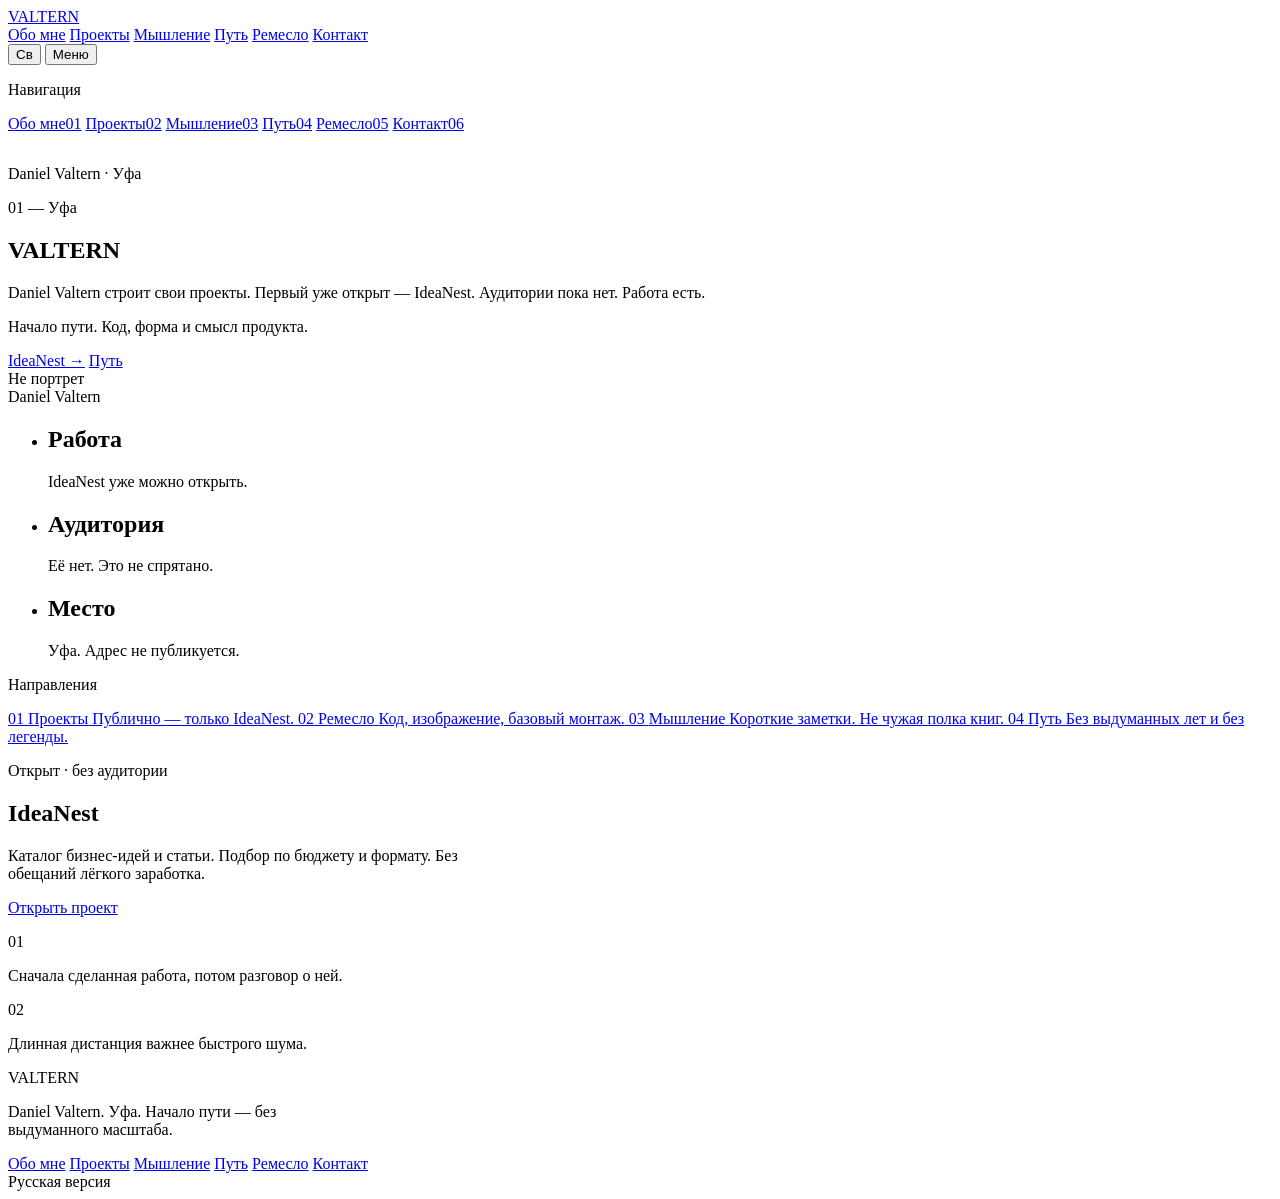
==== index.html @ 57b24b5e "v 0.1" ====
<!DOCTYPE html>
<html lang="ru">
  <head>
    <meta charset="UTF-8" />
    <meta name="viewport" content="width=device-width, initial-scale=1.0" />
    <meta
      name="description"
      content="Daniel Valtern, Уфа. Строит свои проекты. Первый — IdeaNest: каталог бизнес-идей. Аудитории пока нет. Работа есть."
    />
    <meta name="theme-color" content="#0c0b0a" />
    <title>VALTERN — Daniel Valtern</title>
    <link rel="icon" type="image/svg+xml" href="favicon.svg" />
    <link rel="stylesheet" href="css/styles.css" />
  </head>
  <body>
    <div class="shell">
      <header class="site-header">
        <div class="header-inner">
          <a class="brand" href="index.html">VALTERN</a>
          <nav class="nav-desktop" aria-label="Разделы">
            <a class="nav-link" href="about.html">Обо мне</a>
            <a class="nav-link" href="work.html">Проекты</a>
            <a class="nav-link" href="notes.html">Мышление</a>
            <a class="nav-link" href="path.html">Путь</a>
            <a class="nav-link" href="craft.html">Ремесло</a>
            <a class="nav-link" href="contact.html">Контакт</a>
          </nav>
          <div class="header-actions">
            <button type="button" class="icon-btn" data-theme-toggle aria-label="Светлая тема">Св</button>
            <button type="button" class="icon-btn menu-btn" data-menu-toggle aria-expanded="false" aria-controls="site-menu">Меню</button>
          </div>
        </div>
      </header>

      <div id="site-menu" class="menu">
        <p class="kicker" style="margin-bottom: 1rem">Навигация</p>
        <nav aria-label="Меню">
          <a class="menu-link" href="about.html"><span>Обо мне</span><span class="menu-index">01</span></a>
          <a class="menu-link" href="work.html"><span>Проекты</span><span class="menu-index">02</span></a>
          <a class="menu-link" href="notes.html"><span>Мышление</span><span class="menu-index">03</span></a>
          <a class="menu-link" href="path.html"><span>Путь</span><span class="menu-index">04</span></a>
          <a class="menu-link" href="craft.html"><span>Ремесло</span><span class="menu-index">05</span></a>
          <a class="menu-link" href="contact.html"><span>Контакт</span><span class="menu-index">06</span></a>
        </nav>
        <p class="muted" style="margin-top: 2rem">Daniel Valtern · Уфа</p>
      </div>

      <main class="main">
        <section class="hero">
          <div class="hero-inner">
            <div>
              <p class="kicker">01 — Уфа</p>
              <h1 class="mark">VALTERN</h1>
              <div class="rule"></div>
              <p class="hero-line">
                Daniel Valtern строит свои проекты. Первый уже открыт — IdeaNest. Аудитории пока нет. Работа есть.
              </p>
              <p class="hero-note">Начало пути. Код, форма и смысл продукта.</p>
              <div class="actions">
                <a class="btn" href="ideanest.html">IdeaNest →</a>
                <a class="btn btn-ghost" href="path.html">Путь</a>
              </div>
            </div>
            <div class="plate"><span>Не портрет<br />Daniel Valtern</span></div>
          </div>
        </section>

        <ul class="facts">
          <li class="fact">
            <h2>Работа</h2>
            <p>IdeaNest уже можно открыть.</p>
          </li>
          <li class="fact">
            <h2>Аудитория</h2>
            <p>Её нет. Это не спрятано.</p>
          </li>
          <li class="fact">
            <h2>Место</h2>
            <p>Уфа. Адрес не публикуется.</p>
          </li>
        </ul>

        <section class="section">
          <div class="section-inner">
            <p class="section-title">Направления</p>
            <a class="direction" href="work.html">
              <span class="direction-index">01</span>
              <span class="direction-title">Проекты</span>
              <span class="muted">Публично — только IdeaNest.</span>
            </a>
            <a class="direction" href="craft.html">
              <span class="direction-index">02</span>
              <span class="direction-title">Ремесло</span>
              <span class="muted">Код, изображение, базовый монтаж.</span>
            </a>
            <a class="direction" href="notes.html">
              <span class="direction-index">03</span>
              <span class="direction-title">Мышление</span>
              <span class="muted">Короткие заметки. Не чужая полка книг.</span>
            </a>
            <a class="direction" href="path.html">
              <span class="direction-index">04</span>
              <span class="direction-title">Путь</span>
              <span class="muted">Без выдуманных лет и без легенды.</span>
            </a>
          </div>
        </section>

        <section class="section">
          <div class="section-inner project-band">
            <p class="kicker">Открыт · без аудитории</p>
            <h2>IdeaNest</h2>
            <p class="muted" style="margin-top: 1rem; max-width: 32rem">
              Каталог бизнес-идей и статьи. Подбор по бюджету и формату. Без обещаний лёгкого заработка.
            </p>
            <a class="btn" href="ideanest.html" style="margin-top: 1.5rem">Открыть проект</a>
          </div>
        </section>

        <section class="section" style="border-bottom: 0">
          <div class="section-inner principles">
            <div>
              <p class="principle-num">01</p>
              <p class="principle-text">Сначала сделанная работа, потом разговор о ней.</p>
            </div>
            <div>
              <p class="principle-num">02</p>
              <p class="principle-text">Длинная дистанция важнее быстрого шума.</p>
            </div>
          </div>
        </section>
      </main>

      <footer class="site-footer">
        <div class="footer-inner">
          <div>
            <p class="footer-mark">VALTERN</p>
            <p class="muted" style="margin-top: 0.75rem; max-width: 18rem">
              Daniel Valtern. Уфа. Начало пути — без выдуманного масштаба.
            </p>
          </div>
          <nav class="footer-nav" aria-label="Нижняя навигация">
            <a href="about.html">Обо мне</a>
            <a href="work.html">Проекты</a>
            <a href="notes.html">Мышление</a>
            <a href="path.html">Путь</a>
            <a href="craft.html">Ремесло</a>
            <a href="contact.html">Контакт</a>
          </nav>
          <div>
            <p class="muted" style="margin: 0">Русская версия</p>
          </div>
        </div>
      </footer>
    </div>
    <script src="js/site.js"></script>
  </body>
</html>
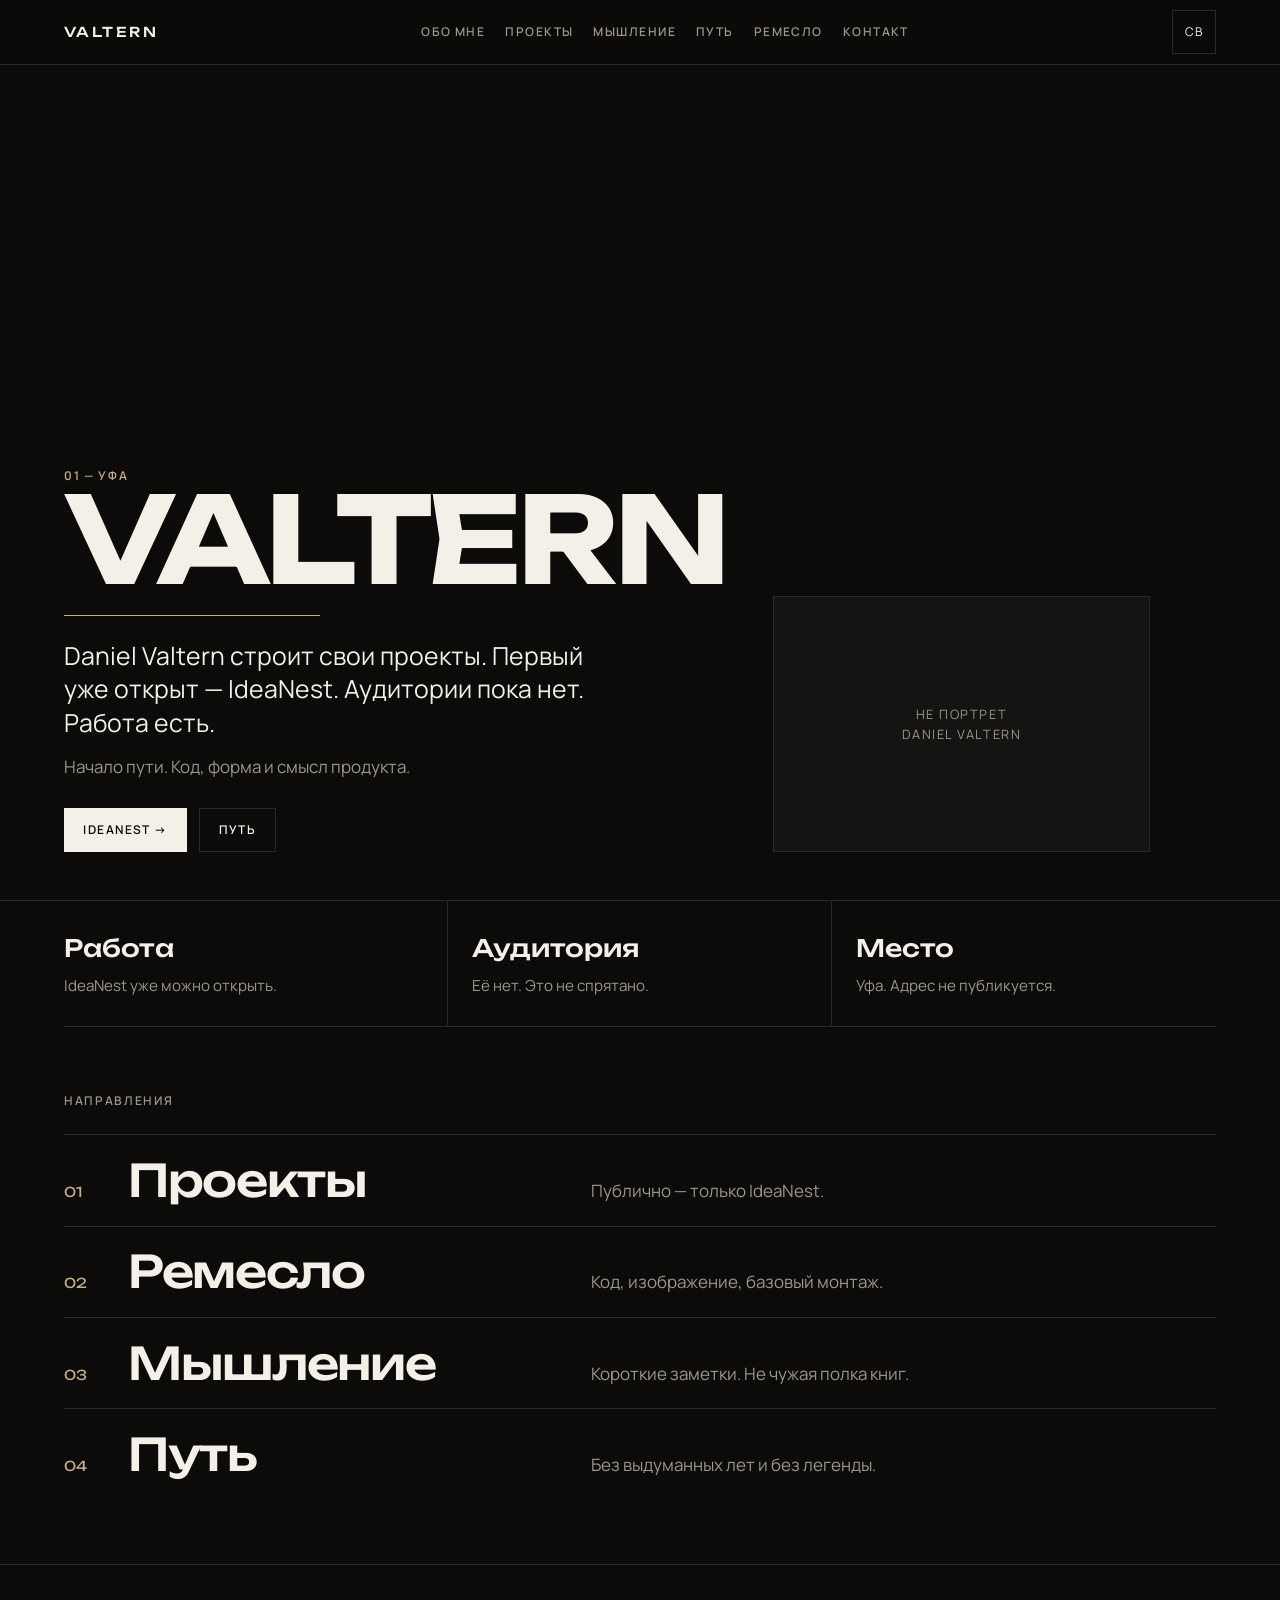
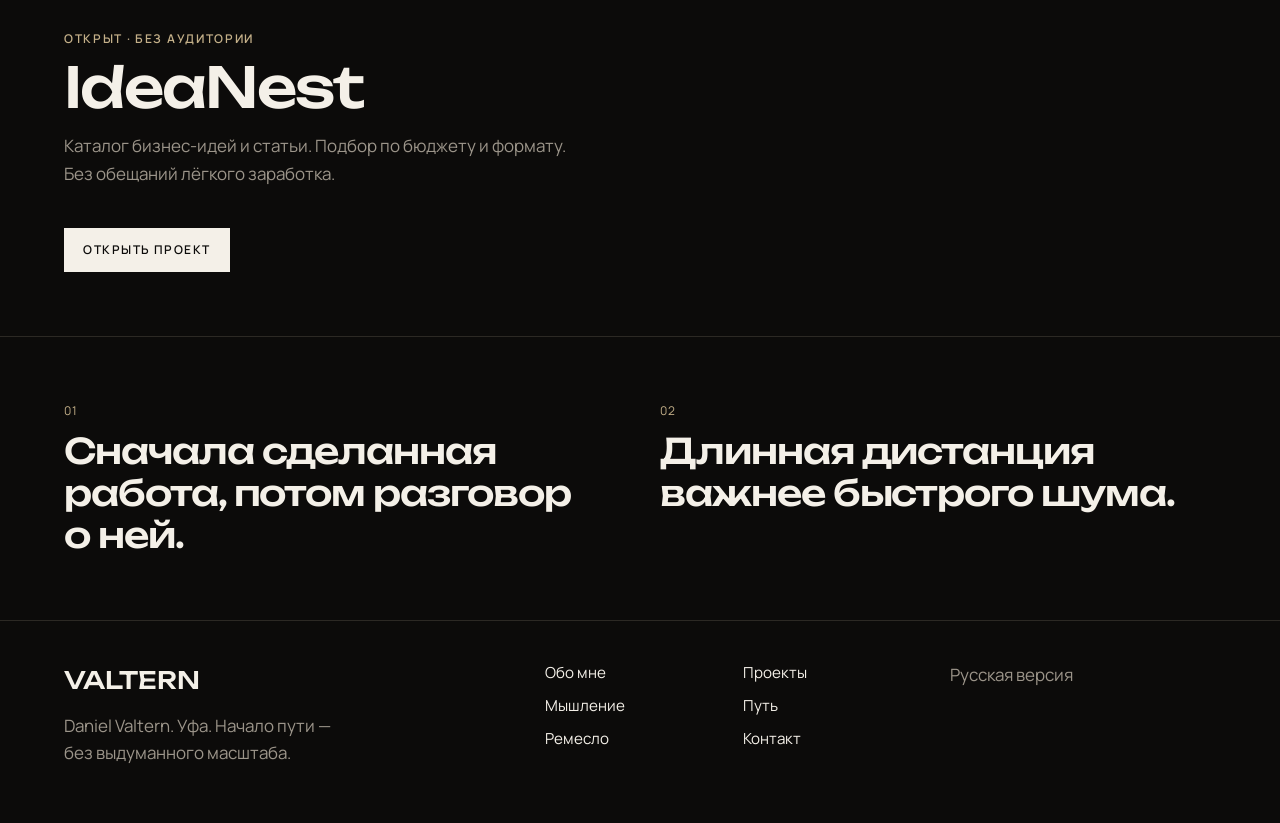
==== commit 8b6b904d: "v 0.1" ====
--- a/index.html
+++ b/index.html
@@ -9,21 +9,21 @@
     />
     <meta name="theme-color" content="#0c0b0a" />
     <title>VALTERN — Daniel Valtern</title>
-    <link rel="icon" type="image/svg+xml" href="favicon.svg" />
-    <link rel="stylesheet" href="css/styles.css" />
+    <link rel="icon" type="image/svg+xml" href="./favicon.svg" />
+    <link rel="stylesheet" href="./styles.css" />
   </head>
   <body>
     <div class="shell">
       <header class="site-header">
         <div class="header-inner">
-          <a class="brand" href="index.html">VALTERN</a>
+          <a class="brand" href="./index.html">VALTERN</a>
           <nav class="nav-desktop" aria-label="Разделы">
-            <a class="nav-link" href="about.html">Обо мне</a>
-            <a class="nav-link" href="work.html">Проекты</a>
-            <a class="nav-link" href="notes.html">Мышление</a>
-            <a class="nav-link" href="path.html">Путь</a>
-            <a class="nav-link" href="craft.html">Ремесло</a>
-            <a class="nav-link" href="contact.html">Контакт</a>
+            <a class="nav-link" href="./about.html">Обо мне</a>
+            <a class="nav-link" href="./work.html">Проекты</a>
+            <a class="nav-link" href="./notes.html">Мышление</a>
+            <a class="nav-link" href="./path.html">Путь</a>
+            <a class="nav-link" href="./craft.html">Ремесло</a>
+            <a class="nav-link" href="./contact.html">Контакт</a>
           </nav>
           <div class="header-actions">
             <button type="button" class="icon-btn" data-theme-toggle aria-label="Светлая тема">Св</button>
@@ -35,12 +35,12 @@
       <div id="site-menu" class="menu">
         <p class="kicker" style="margin-bottom: 1rem">Навигация</p>
         <nav aria-label="Меню">
-          <a class="menu-link" href="about.html"><span>Обо мне</span><span class="menu-index">01</span></a>
-          <a class="menu-link" href="work.html"><span>Проекты</span><span class="menu-index">02</span></a>
-          <a class="menu-link" href="notes.html"><span>Мышление</span><span class="menu-index">03</span></a>
-          <a class="menu-link" href="path.html"><span>Путь</span><span class="menu-index">04</span></a>
-          <a class="menu-link" href="craft.html"><span>Ремесло</span><span class="menu-index">05</span></a>
-          <a class="menu-link" href="contact.html"><span>Контакт</span><span class="menu-index">06</span></a>
+          <a class="menu-link" href="./about.html"><span>Обо мне</span><span class="menu-index">01</span></a>
+          <a class="menu-link" href="./work.html"><span>Проекты</span><span class="menu-index">02</span></a>
+          <a class="menu-link" href="./notes.html"><span>Мышление</span><span class="menu-index">03</span></a>
+          <a class="menu-link" href="./path.html"><span>Путь</span><span class="menu-index">04</span></a>
+          <a class="menu-link" href="./craft.html"><span>Ремесло</span><span class="menu-index">05</span></a>
+          <a class="menu-link" href="./contact.html"><span>Контакт</span><span class="menu-index">06</span></a>
         </nav>
         <p class="muted" style="margin-top: 2rem">Daniel Valtern · Уфа</p>
       </div>
@@ -57,8 +57,8 @@
               </p>
               <p class="hero-note">Начало пути. Код, форма и смысл продукта.</p>
               <div class="actions">
-                <a class="btn" href="ideanest.html">IdeaNest →</a>
-                <a class="btn btn-ghost" href="path.html">Путь</a>
+                <a class="btn" href="./ideanest.html">IdeaNest →</a>
+                <a class="btn btn-ghost" href="./path.html">Путь</a>
               </div>
             </div>
             <div class="plate"><span>Не портрет<br />Daniel Valtern</span></div>
@@ -83,22 +83,22 @@
         <section class="section">
           <div class="section-inner">
             <p class="section-title">Направления</p>
-            <a class="direction" href="work.html">
+            <a class="direction" href="./work.html">
               <span class="direction-index">01</span>
               <span class="direction-title">Проекты</span>
               <span class="muted">Публично — только IdeaNest.</span>
             </a>
-            <a class="direction" href="craft.html">
+            <a class="direction" href="./craft.html">
               <span class="direction-index">02</span>
               <span class="direction-title">Ремесло</span>
               <span class="muted">Код, изображение, базовый монтаж.</span>
             </a>
-            <a class="direction" href="notes.html">
+            <a class="direction" href="./notes.html">
               <span class="direction-index">03</span>
               <span class="direction-title">Мышление</span>
               <span class="muted">Короткие заметки. Не чужая полка книг.</span>
             </a>
-            <a class="direction" href="path.html">
+            <a class="direction" href="./path.html">
               <span class="direction-index">04</span>
               <span class="direction-title">Путь</span>
               <span class="muted">Без выдуманных лет и без легенды.</span>
@@ -113,7 +113,7 @@
             <p class="muted" style="margin-top: 1rem; max-width: 32rem">
               Каталог бизнес-идей и статьи. Подбор по бюджету и формату. Без обещаний лёгкого заработка.
             </p>
-            <a class="btn" href="ideanest.html" style="margin-top: 1.5rem">Открыть проект</a>
+            <a class="btn" href="./ideanest.html" style="margin-top: 1.5rem">Открыть проект</a>
           </div>
         </section>
 
@@ -140,12 +140,12 @@
             </p>
           </div>
           <nav class="footer-nav" aria-label="Нижняя навигация">
-            <a href="about.html">Обо мне</a>
-            <a href="work.html">Проекты</a>
-            <a href="notes.html">Мышление</a>
-            <a href="path.html">Путь</a>
-            <a href="craft.html">Ремесло</a>
-            <a href="contact.html">Контакт</a>
+            <a href="./about.html">Обо мне</a>
+            <a href="./work.html">Проекты</a>
+            <a href="./notes.html">Мышление</a>
+            <a href="./path.html">Путь</a>
+            <a href="./craft.html">Ремесло</a>
+            <a href="./contact.html">Контакт</a>
           </nav>
           <div>
             <p class="muted" style="margin: 0">Русская версия</p>
@@ -153,6 +153,6 @@
         </div>
       </footer>
     </div>
-    <script src="js/site.js"></script>
+    <script src="./site.js"></script>
   </body>
 </html>
--- a/styles.css
+++ b/styles.css
@@ -0,0 +1,842 @@
+@import url("https://fonts.googleapis.com/css2?family=Manrope:wght@400;500;600;700&family=Unbounded:wght@500;700&display=swap");
+
+:root {
+  color-scheme: dark;
+  --bg: #0c0b0a;
+  --fg: #f4f0e8;
+  --muted: #9c958a;
+  --line: #2c2924;
+  --surface: #161412;
+  --gold: #c4b089;
+  --ink: #14120c;
+  --font-mark: "Unbounded", "Manrope", "Segoe UI", system-ui, -apple-system, sans-serif;
+  --font-body: "Manrope", "Segoe UI", system-ui, -apple-system, sans-serif;
+  --max: 72rem;
+  --ease: cubic-bezier(0.2, 0, 0, 1);
+}
+
+[data-theme="light"] {
+  color-scheme: light;
+  --bg: #f3efe6;
+  --fg: #16140f;
+  --muted: #5c564c;
+  --line: #d8d0c2;
+  --surface: #e7e0d2;
+  --gold: #7d6232;
+}
+
+*,
+*::before,
+*::after {
+  box-sizing: border-box;
+}
+
+html {
+  scroll-behavior: smooth;
+}
+
+body {
+  margin: 0;
+  min-height: 100vh;
+  background: var(--bg);
+  color: var(--fg);
+  font-family: var(--font-body);
+  font-size: 1.0625rem;
+  line-height: 1.6;
+  -webkit-font-smoothing: antialiased;
+}
+
+a {
+  color: inherit;
+}
+
+button,
+input,
+textarea {
+  font: inherit;
+  color: inherit;
+}
+
+button {
+  cursor: pointer;
+}
+
+::selection {
+  background: var(--gold);
+  color: var(--ink);
+}
+
+:focus-visible {
+  outline: 1px solid var(--gold);
+  outline-offset: 3px;
+}
+
+h1,
+h2,
+h3 {
+  text-wrap: balance;
+}
+
+p {
+  text-wrap: pretty;
+}
+
+.shell {
+  min-height: 100vh;
+  display: flex;
+  flex-direction: column;
+}
+
+.site-header {
+  position: sticky;
+  top: 0;
+  z-index: 40;
+  border-bottom: 1px solid var(--line);
+  background: color-mix(in srgb, var(--bg) 92%, transparent);
+  backdrop-filter: blur(12px);
+}
+
+.header-inner,
+.footer-inner,
+.page,
+.hero-inner,
+.section-inner {
+  width: min(100% - 2.5rem, var(--max));
+  margin-inline: auto;
+}
+
+.header-inner {
+  display: flex;
+  align-items: center;
+  justify-content: space-between;
+  height: 4rem;
+  gap: 1rem;
+}
+
+.brand {
+  font-family: var(--font-mark);
+  font-size: 0.85rem;
+  font-weight: 500;
+  letter-spacing: 0.18em;
+  text-decoration: none;
+}
+
+.nav-desktop {
+  display: none;
+  gap: 1.25rem;
+  align-items: center;
+}
+
+.nav-link {
+  color: var(--muted);
+  font-size: 0.75rem;
+  font-weight: 600;
+  letter-spacing: 0.12em;
+  text-transform: uppercase;
+  text-decoration: none;
+  transition: color 0.18s ease;
+}
+
+.nav-link:hover,
+.nav-link.active {
+  color: var(--fg);
+}
+
+.header-actions {
+  display: flex;
+  align-items: center;
+  gap: 0.5rem;
+}
+
+.icon-btn {
+  width: 2.75rem;
+  height: 2.75rem;
+  border: 1px solid var(--line);
+  background: transparent;
+  color: var(--fg);
+  display: inline-flex;
+  align-items: center;
+  justify-content: center;
+  font-size: 0.75rem;
+  letter-spacing: 0.08em;
+  text-transform: uppercase;
+}
+
+.menu-btn {
+  display: inline-flex;
+}
+
+.menu {
+  position: fixed;
+  inset: 4rem 0 0 0;
+  z-index: 30;
+  background: var(--bg);
+  padding: 1.5rem 1.25rem 2rem;
+  overflow: auto;
+  opacity: 0;
+  visibility: hidden;
+  pointer-events: none;
+  transition: opacity 0.24s ease, visibility 0.24s ease;
+}
+
+.menu.open {
+  opacity: 1;
+  visibility: visible;
+  pointer-events: auto;
+}
+
+.menu-link {
+  display: flex;
+  align-items: baseline;
+  justify-content: space-between;
+  gap: 1rem;
+  border-top: 1px solid var(--line);
+  padding: 0.9rem 0;
+  color: var(--fg);
+  font-family: var(--font-mark);
+  font-size: clamp(1.7rem, 5vw, 3rem);
+  font-weight: 500;
+  letter-spacing: -0.04em;
+  line-height: 1;
+  text-decoration: none;
+}
+
+.menu-link:hover {
+  color: var(--gold);
+}
+
+.menu-index {
+  font-family: var(--font-body);
+  font-size: 0.75rem;
+  letter-spacing: 0.12em;
+  color: var(--gold);
+}
+
+.main {
+  flex: 1;
+  animation: rise 0.65s var(--ease) both;
+}
+
+.mark {
+  font-family: var(--font-mark);
+  font-weight: 700;
+  letter-spacing: -0.045em;
+  line-height: 0.9;
+  font-size: clamp(3rem, 13vw, 7.5rem);
+  margin: 0;
+}
+
+.kicker {
+  font-size: 0.75rem;
+  font-weight: 600;
+  letter-spacing: 0.14em;
+  text-transform: uppercase;
+  color: var(--gold);
+  margin: 0;
+}
+
+.muted {
+  color: var(--muted);
+}
+
+.hero {
+  min-height: calc(100svh - 4rem);
+  border-bottom: 1px solid var(--line);
+  display: flex;
+  align-items: flex-end;
+  padding: 2.5rem 0 3rem;
+}
+
+.hero-inner {
+  display: grid;
+  gap: 2rem;
+}
+
+.rule {
+  width: min(16rem, 100%);
+  height: 1px;
+  margin-top: 1.4rem;
+  background: var(--gold);
+  transform-origin: left center;
+  animation: draw 1.1s var(--ease) both;
+}
+
+.hero-line {
+  margin: 1.4rem 0 0;
+  max-width: 36rem;
+  font-size: clamp(1.15rem, 2.4vw, 1.55rem);
+  line-height: 1.35;
+}
+
+.hero-note {
+  margin: 0.85rem 0 0;
+  color: var(--muted);
+  max-width: 32rem;
+}
+
+.actions {
+  display: flex;
+  flex-wrap: wrap;
+  gap: 0.75rem;
+  margin-top: 1.75rem;
+}
+
+.btn {
+  display: inline-flex;
+  min-height: 2.75rem;
+  align-items: center;
+  justify-content: center;
+  gap: 0.45rem;
+  border: 1px solid var(--fg);
+  background: var(--fg);
+  color: var(--bg);
+  padding: 0.55rem 1.15rem;
+  font-size: 0.75rem;
+  font-weight: 600;
+  letter-spacing: 0.12em;
+  text-transform: uppercase;
+  text-decoration: none;
+  transition: background 0.2s ease, color 0.2s ease, border-color 0.2s ease;
+}
+
+.btn:hover {
+  background: var(--gold);
+  border-color: var(--gold);
+  color: var(--ink);
+}
+
+.btn-ghost {
+  background: transparent;
+  color: var(--fg);
+  border-color: var(--line);
+}
+
+.btn-ghost:hover {
+  background: transparent;
+  border-color: var(--gold);
+  color: var(--fg);
+}
+
+.facts {
+  display: grid;
+  list-style: none;
+  margin: 0 auto;
+  padding: 0;
+  border-bottom: 1px solid var(--line);
+  width: min(100% - 2.5rem, var(--max));
+}
+
+.fact {
+  border-bottom: 1px solid var(--line);
+  padding: 1.75rem 0;
+}
+
+.fact:last-child {
+  border-bottom: 0;
+}
+
+.fact h2 {
+  margin: 0;
+  font-family: var(--font-mark);
+  font-size: 1.5rem;
+  font-weight: 500;
+}
+
+.fact p {
+  margin: 0.4rem 0 0;
+  color: var(--muted);
+  font-size: 0.95rem;
+}
+
+.section {
+  border-bottom: 1px solid var(--line);
+  padding: 4rem 0;
+}
+
+.section-title {
+  margin: 0 0 1.5rem;
+  font-size: 0.75rem;
+  font-weight: 600;
+  letter-spacing: 0.14em;
+  text-transform: uppercase;
+  color: var(--muted);
+}
+
+.direction {
+  display: grid;
+  gap: 0.6rem;
+  border-top: 1px solid var(--line);
+  padding: 1.35rem 0;
+  text-decoration: none;
+  transition: transform 0.2s var(--ease);
+}
+
+.direction:hover {
+  transform: translateX(0.35rem);
+}
+
+.direction-index {
+  font-family: var(--font-mark);
+  font-size: 0.85rem;
+  color: var(--gold);
+}
+
+.direction-title {
+  font-family: var(--font-mark);
+  font-size: clamp(1.7rem, 4vw, 2.8rem);
+  font-weight: 500;
+  letter-spacing: -0.03em;
+  line-height: 1.05;
+}
+
+.project-band h2 {
+  margin: 0.6rem 0 0;
+  font-family: var(--font-mark);
+  font-size: clamp(2rem, 5vw, 3.5rem);
+  font-weight: 500;
+  letter-spacing: -0.03em;
+  line-height: 1.05;
+}
+
+.principles {
+  display: grid;
+  gap: 2.5rem;
+}
+
+.principle-num {
+  margin: 0;
+  font-size: 0.75rem;
+  letter-spacing: 0.12em;
+  color: var(--gold);
+}
+
+.principle-text {
+  margin: 0.6rem 0 0;
+  font-family: var(--font-mark);
+  font-size: clamp(1.5rem, 3.5vw, 2.2rem);
+  font-weight: 500;
+  letter-spacing: -0.03em;
+  line-height: 1.2;
+}
+
+.page-lead {
+  border-bottom: 1px solid var(--line);
+  padding: 3.5rem 0 3rem;
+}
+
+.page-lead h1 {
+  margin: 0.75rem 0 0;
+  font-family: var(--font-mark);
+  font-size: clamp(2.2rem, 6vw, 4rem);
+  font-weight: 500;
+  letter-spacing: -0.03em;
+  line-height: 1.05;
+}
+
+.page-lead .lede {
+  margin: 1.25rem 0 0;
+  max-width: 36rem;
+  color: var(--muted);
+  font-size: 1.1rem;
+}
+
+.content-block {
+  padding: 3rem 0;
+}
+
+.stack {
+  display: grid;
+  gap: 1rem;
+}
+
+.stack p {
+  margin: 0;
+  font-size: 1.08rem;
+}
+
+.split {
+  display: grid;
+  gap: 2.5rem;
+}
+
+.list-block h2 {
+  margin: 0;
+  font-family: var(--font-mark);
+  font-size: 1.7rem;
+  font-weight: 500;
+}
+
+.list-block ul {
+  list-style: none;
+  margin: 1.25rem 0 0;
+  padding: 0;
+}
+
+.list-block li {
+  border-top: 1px solid var(--line);
+  padding: 0.9rem 0;
+}
+
+.list-block li.soft {
+  color: var(--muted);
+}
+
+.work-filters {
+  display: flex;
+  flex-wrap: wrap;
+  gap: 0.5rem;
+  margin-bottom: 2rem;
+}
+
+.work-item {
+  display: grid;
+  gap: 1rem;
+  border-top: 1px solid var(--line);
+  padding: 1.75rem 0;
+  text-decoration: none;
+}
+
+.work-item h2 {
+  margin: 0.4rem 0 0;
+  font-family: var(--font-mark);
+  font-size: clamp(2rem, 5vw, 3.2rem);
+  font-weight: 500;
+  letter-spacing: -0.03em;
+}
+
+.note-item {
+  display: block;
+  border-bottom: 1px solid var(--line);
+  padding: 1.75rem 0;
+  text-decoration: none;
+}
+
+.note-item h2 {
+  margin: 0.5rem 0 0;
+  font-family: var(--font-mark);
+  font-size: clamp(1.6rem, 4vw, 2.4rem);
+  font-weight: 500;
+}
+
+.search {
+  width: 100%;
+  max-width: 28rem;
+  border: 0;
+  border-bottom: 1px solid var(--line);
+  border-radius: 0;
+  background: transparent;
+  padding: 0.85rem 0;
+  margin-bottom: 1rem;
+}
+
+.search:focus {
+  outline: none;
+  border-bottom-color: var(--gold);
+}
+
+.tag-row {
+  display: flex;
+  flex-wrap: wrap;
+  gap: 0.5rem;
+  margin-bottom: 1.5rem;
+}
+
+.path-item {
+  border-top: 1px solid var(--line);
+}
+
+.path-btn {
+  width: 100%;
+  display: grid;
+  gap: 0.4rem;
+  border: 0;
+  background: transparent;
+  text-align: left;
+  padding: 1.35rem 0;
+  color: var(--fg);
+}
+
+.path-btn .title {
+  font-family: var(--font-mark);
+  font-size: clamp(1.4rem, 3.5vw, 2rem);
+  font-weight: 500;
+  letter-spacing: -0.02em;
+}
+
+.path-panel {
+  display: grid;
+  grid-template-rows: 0fr;
+  transition: grid-template-rows 0.3s ease;
+}
+
+.path-panel.open {
+  grid-template-rows: 1fr;
+}
+
+.path-panel > div {
+  overflow: hidden;
+}
+
+.path-panel p {
+  margin: 0;
+  max-width: 40rem;
+  padding-bottom: 1.5rem;
+  color: var(--muted);
+  font-size: 1.05rem;
+}
+
+.skill-grid {
+  display: grid;
+  gap: 2.5rem;
+}
+
+.skill-row {
+  display: flex;
+  justify-content: space-between;
+  gap: 1rem;
+  border-top: 1px solid var(--line);
+  padding: 0.9rem 0;
+}
+
+.skill-level {
+  color: var(--gold);
+  font-size: 0.75rem;
+  letter-spacing: 0.1em;
+  text-transform: uppercase;
+  white-space: nowrap;
+}
+
+.contact-grid {
+  display: grid;
+  gap: 2.5rem;
+}
+
+.field {
+  width: 100%;
+  border: 0;
+  border-bottom: 1px solid var(--line);
+  border-radius: 0;
+  background: transparent;
+  padding: 0.85rem 0;
+  margin-top: 0.35rem;
+}
+
+.field:focus {
+  outline: none;
+  border-bottom-color: var(--gold);
+}
+
+textarea.field {
+  min-height: 8rem;
+  resize: vertical;
+}
+
+.field-label {
+  display: block;
+  margin-top: 1.25rem;
+  font-size: 0.75rem;
+  font-weight: 600;
+  letter-spacing: 0.12em;
+  text-transform: uppercase;
+  color: var(--muted);
+}
+
+.form-note {
+  margin-top: 1.25rem;
+  color: var(--muted);
+  font-size: 0.95rem;
+}
+
+.site-footer {
+  border-top: 1px solid var(--line);
+  padding: 2.5rem 0;
+  margin-top: auto;
+}
+
+.footer-inner {
+  display: grid;
+  gap: 1.5rem;
+}
+
+.footer-mark {
+  margin: 0;
+  font-family: var(--font-mark);
+  font-size: 1.5rem;
+  font-weight: 500;
+}
+
+.footer-nav {
+  display: grid;
+  grid-template-columns: 1fr 1fr;
+  gap: 0.55rem 1rem;
+}
+
+.footer-nav a {
+  text-decoration: none;
+  font-size: 0.95rem;
+}
+
+.footer-nav a:hover {
+  color: var(--gold);
+}
+
+.prose {
+  max-width: 40rem;
+}
+
+.prose p {
+  margin: 0 0 1.1rem;
+  font-size: 1.08rem;
+}
+
+.detail-block {
+  border-top: 1px solid var(--line);
+  padding: 1.5rem 0;
+  display: grid;
+  gap: 0.5rem;
+}
+
+.detail-block h2 {
+  margin: 0;
+  font-family: var(--font-mark);
+  font-size: 1.2rem;
+  font-weight: 500;
+}
+
+.empty {
+  margin: 2rem 0 0;
+  font-family: var(--font-mark);
+  font-size: 1.8rem;
+  font-weight: 500;
+}
+
+.plate {
+  border: 1px solid var(--line);
+  background: var(--surface);
+  min-height: 16rem;
+  display: grid;
+  place-items: center;
+  padding: 2rem;
+  text-align: center;
+}
+
+.plate span {
+  letter-spacing: 0.12em;
+  text-transform: uppercase;
+  font-size: 0.8rem;
+  color: var(--muted);
+}
+
+.sr-only {
+  position: absolute;
+  width: 1px;
+  height: 1px;
+  padding: 0;
+  margin: -1px;
+  overflow: hidden;
+  clip: rect(0, 0, 0, 0);
+  border: 0;
+}
+
+.hidden {
+  display: none !important;
+}
+
+@keyframes rise {
+  from {
+    opacity: 0;
+    transform: translateY(16px);
+  }
+  to {
+    opacity: 1;
+    transform: none;
+  }
+}
+
+@keyframes draw {
+  from {
+    transform: scaleX(0);
+  }
+  to {
+    transform: scaleX(1);
+  }
+}
+
+@media (min-width: 768px) {
+  .facts {
+    grid-template-columns: repeat(3, 1fr);
+  }
+
+  .fact {
+    border-bottom: 0;
+    border-right: 1px solid var(--line);
+    padding: 1.75rem 1.5rem;
+  }
+
+  .fact:first-child {
+    padding-left: 0;
+  }
+
+  .fact:last-child {
+    border-right: 0;
+    padding-right: 0;
+  }
+
+  .direction {
+    grid-template-columns: 3rem 1fr 1.4fr;
+    align-items: baseline;
+    gap: 1rem;
+  }
+
+  .principles {
+    grid-template-columns: 1fr 1fr;
+  }
+
+  .split {
+    grid-template-columns: 1.1fr 0.9fr;
+  }
+
+  .skill-grid {
+    grid-template-columns: repeat(3, 1fr);
+  }
+
+  .contact-grid {
+    grid-template-columns: 0.9fr 1.1fr;
+  }
+
+  .footer-inner {
+    grid-template-columns: 1.2fr 1fr 0.7fr;
+    align-items: start;
+  }
+}
+
+@media (min-width: 1100px) {
+  .nav-desktop {
+    display: flex;
+  }
+
+  .menu-btn {
+    display: none;
+  }
+
+  .hero-inner {
+    grid-template-columns: 1.15fr 0.85fr;
+    align-items: end;
+    gap: 3rem;
+  }
+}
+
+@media (prefers-reduced-motion: reduce) {
+  html {
+    scroll-behavior: auto;
+  }
+
+  .main,
+  .rule {
+    animation: none;
+  }
+
+  .direction:hover {
+    transform: none;
+  }
+}
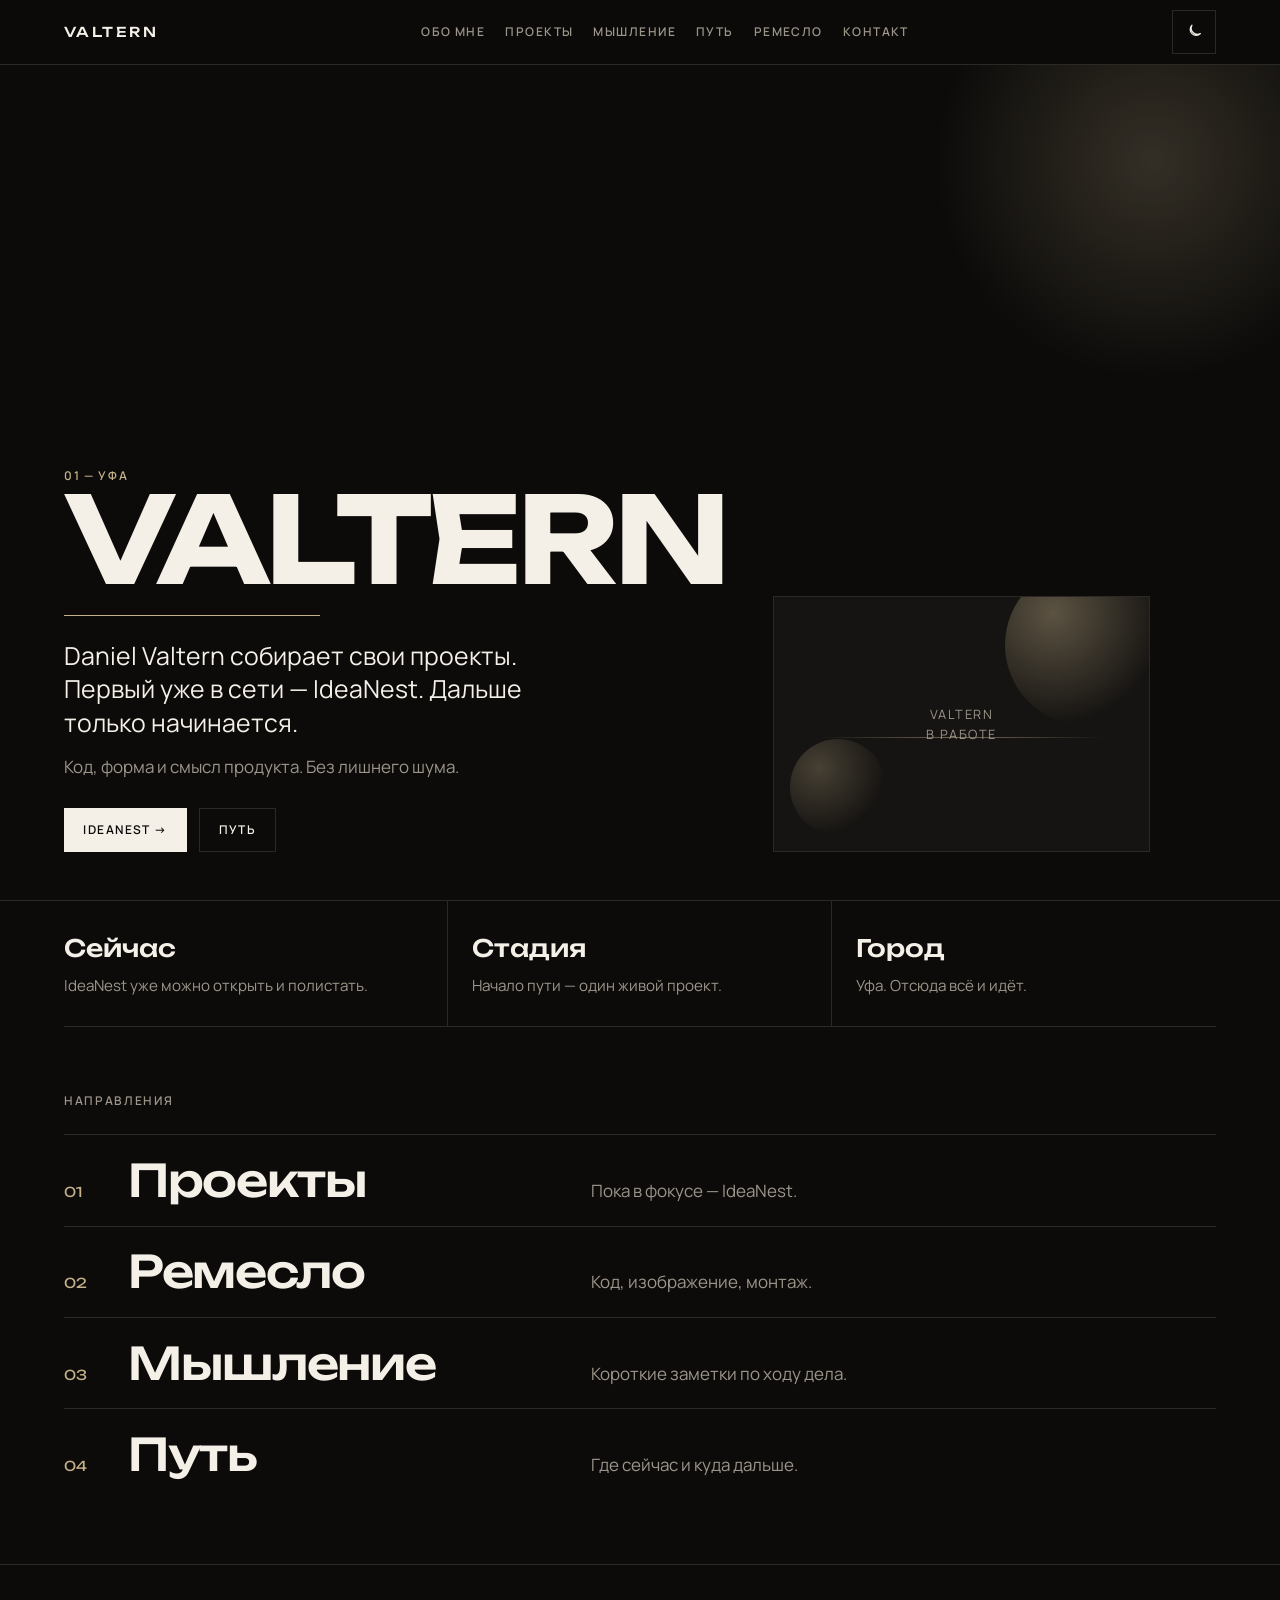
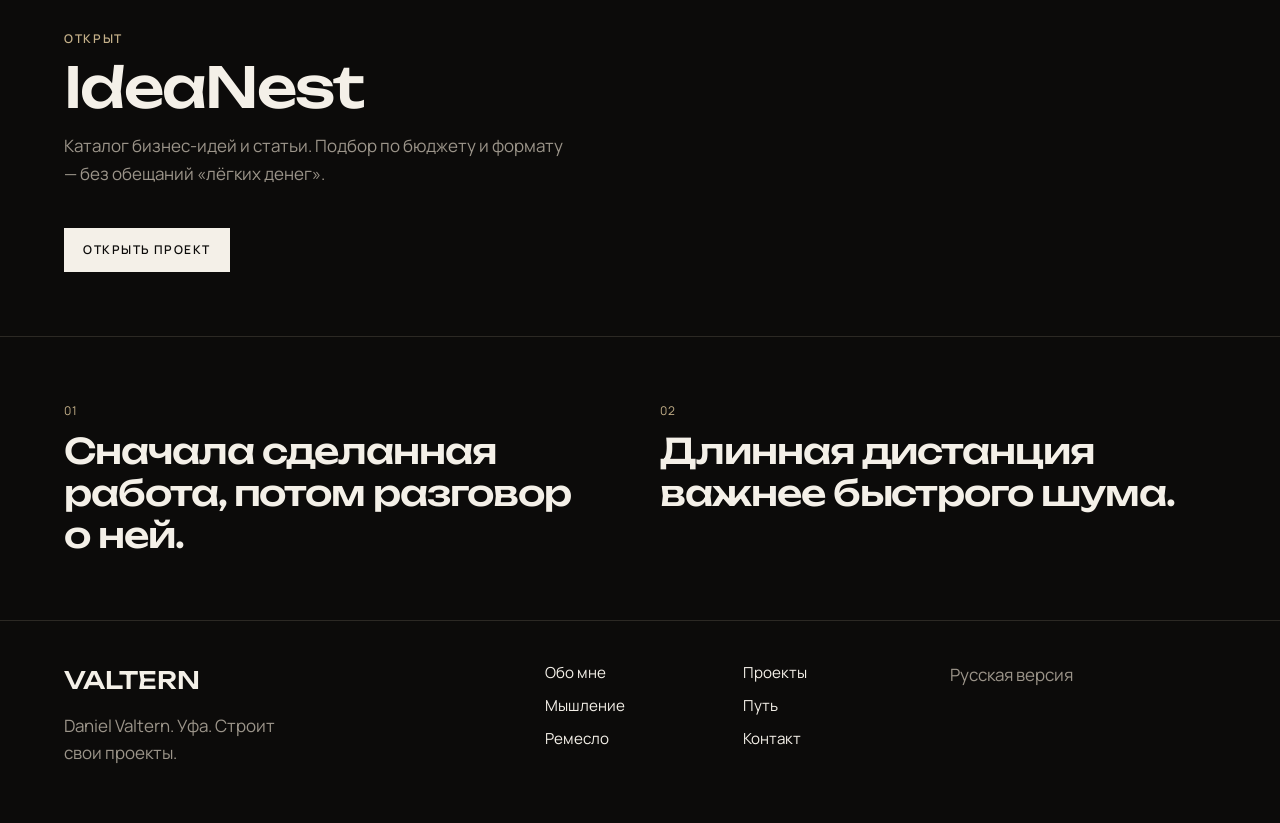
==== commit f2245143: "v 0.2" ====
--- a/index.html
+++ b/index.html
@@ -5,7 +5,7 @@
     <meta name="viewport" content="width=device-width, initial-scale=1.0" />
     <meta
       name="description"
-      content="Daniel Valtern, Уфа. Строит свои проекты. Первый — IdeaNest: каталог бизнес-идей. Аудитории пока нет. Работа есть."
+      content="Daniel Valtern, Уфа. Строит свои проекты. Первый — IdeaNest: каталог бизнес-идей."
     />
     <meta name="theme-color" content="#0c0b0a" />
     <title>VALTERN — Daniel Valtern</title>
@@ -26,8 +26,17 @@
             <a class="nav-link" href="./contact.html">Контакт</a>
           </nav>
           <div class="header-actions">
-            <button type="button" class="icon-btn" data-theme-toggle aria-label="Светлая тема">Св</button>
-            <button type="button" class="icon-btn menu-btn" data-menu-toggle aria-expanded="false" aria-controls="site-menu">Меню</button>
+            <button type="button" class="icon-btn theme-btn" data-theme-toggle aria-label="Светлая тема" title="Светлая тема">
+              <span class="theme-icon theme-icon-sun" aria-hidden="true">
+                <svg viewBox="0 0 24 24"><circle cx="12" cy="12" r="4"/><path d="M12 2v2M12 20v2M4.9 4.9l1.4 1.4M17.7 17.7l1.4 1.4M2 12h2M20 12h2M4.9 19.1l1.4-1.4M17.7 6.3l1.4-1.4"/></svg>
+              </span>
+              <span class="theme-icon theme-icon-moon" aria-hidden="true">
+                <svg viewBox="0 0 24 24"><path d="M21 14.5A8.5 8.5 0 0 1 9.5 3 7 7 0 1 0 21 14.5z"/></svg>
+              </span>
+            </button>
+            <button type="button" class="icon-btn menu-btn burger" data-menu-toggle aria-expanded="false" aria-controls="site-menu" aria-label="Меню">
+              <span></span><span></span><span></span>
+            </button>
           </div>
         </div>
       </header>
@@ -47,71 +56,79 @@
 
       <main class="main">
         <section class="hero">
+          <div class="hero-glow" aria-hidden="true"></div>
           <div class="hero-inner">
             <div>
               <p class="kicker">01 — Уфа</p>
               <h1 class="mark">VALTERN</h1>
               <div class="rule"></div>
               <p class="hero-line">
-                Daniel Valtern строит свои проекты. Первый уже открыт — IdeaNest. Аудитории пока нет. Работа есть.
+                Daniel Valtern собирает свои проекты. Первый уже в сети — IdeaNest. Дальше только начинается.
               </p>
-              <p class="hero-note">Начало пути. Код, форма и смысл продукта.</p>
+              <p class="hero-note">Код, форма и смысл продукта. Без лишнего шума.</p>
               <div class="actions">
                 <a class="btn" href="./ideanest.html">IdeaNest →</a>
                 <a class="btn btn-ghost" href="./path.html">Путь</a>
               </div>
             </div>
-            <div class="plate"><span>Не портрет<br />Daniel Valtern</span></div>
+            <div class="plate" aria-hidden="true">
+              <div class="plate-art">
+                <div class="orb orb-1"></div>
+                <div class="orb orb-2"></div>
+                <div class="line"></div>
+              </div>
+              <span>VALTERN<br />в работе</span>
+            </div>
           </div>
         </section>
 
         <ul class="facts">
-          <li class="fact">
-            <h2>Работа</h2>
-            <p>IdeaNest уже можно открыть.</p>
+          <li class="fact reveal">
+            <h2>Сейчас</h2>
+            <p>IdeaNest уже можно открыть и полистать.</p>
           </li>
-          <li class="fact">
-            <h2>Аудитория</h2>
-            <p>Её нет. Это не спрятано.</p>
+          <li class="fact reveal reveal-delay-1">
+            <h2>Стадия</h2>
+            <p>Начало пути — один живой проект.</p>
           </li>
-          <li class="fact">
-            <h2>Место</h2>
-            <p>Уфа. Адрес не публикуется.</p>
+          <li class="fact reveal reveal-delay-2">
+            <h2>Город</h2>
+            <p>Уфа. Отсюда всё и идёт.</p>
           </li>
         </ul>
 
         <section class="section">
           <div class="section-inner">
-            <p class="section-title">Направления</p>
-            <a class="direction" href="./work.html">
+            <p class="section-title reveal">Направления</p>
+            <a class="direction reveal" href="./work.html">
               <span class="direction-index">01</span>
               <span class="direction-title">Проекты</span>
-              <span class="muted">Публично — только IdeaNest.</span>
+              <span class="muted">Пока в фокусе — IdeaNest.</span>
             </a>
-            <a class="direction" href="./craft.html">
+            <a class="direction reveal reveal-delay-1" href="./craft.html">
               <span class="direction-index">02</span>
               <span class="direction-title">Ремесло</span>
-              <span class="muted">Код, изображение, базовый монтаж.</span>
+              <span class="muted">Код, изображение, монтаж.</span>
             </a>
-            <a class="direction" href="./notes.html">
+            <a class="direction reveal reveal-delay-2" href="./notes.html">
               <span class="direction-index">03</span>
               <span class="direction-title">Мышление</span>
-              <span class="muted">Короткие заметки. Не чужая полка книг.</span>
+              <span class="muted">Короткие заметки по ходу дела.</span>
             </a>
-            <a class="direction" href="./path.html">
+            <a class="direction reveal reveal-delay-3" href="./path.html">
               <span class="direction-index">04</span>
               <span class="direction-title">Путь</span>
-              <span class="muted">Без выдуманных лет и без легенды.</span>
+              <span class="muted">Где сейчас и куда дальше.</span>
             </a>
           </div>
         </section>
 
         <section class="section">
-          <div class="section-inner project-band">
-            <p class="kicker">Открыт · без аудитории</p>
+          <div class="section-inner project-band reveal">
+            <p class="kicker">Открыт</p>
             <h2>IdeaNest</h2>
             <p class="muted" style="margin-top: 1rem; max-width: 32rem">
-              Каталог бизнес-идей и статьи. Подбор по бюджету и формату. Без обещаний лёгкого заработка.
+              Каталог бизнес-идей и статьи. Подбор по бюджету и формату — без обещаний «лёгких денег».
             </p>
             <a class="btn" href="./ideanest.html" style="margin-top: 1.5rem">Открыть проект</a>
           </div>
@@ -119,11 +136,11 @@
 
         <section class="section" style="border-bottom: 0">
           <div class="section-inner principles">
-            <div>
+            <div class="reveal">
               <p class="principle-num">01</p>
               <p class="principle-text">Сначала сделанная работа, потом разговор о ней.</p>
             </div>
-            <div>
+            <div class="reveal reveal-delay-1">
               <p class="principle-num">02</p>
               <p class="principle-text">Длинная дистанция важнее быстрого шума.</p>
             </div>
@@ -136,7 +153,7 @@
           <div>
             <p class="footer-mark">VALTERN</p>
             <p class="muted" style="margin-top: 0.75rem; max-width: 18rem">
-              Daniel Valtern. Уфа. Начало пути — без выдуманного масштаба.
+              Daniel Valtern. Уфа. Строит свои проекты.
             </p>
           </div>
           <nav class="footer-nav" aria-label="Нижняя навигация">
--- a/styles.css
+++ b/styles.css
@@ -13,6 +13,7 @@
   --font-body: "Manrope", "Segoe UI", system-ui, -apple-system, sans-serif;
   --max: 72rem;
   --ease: cubic-bezier(0.2, 0, 0, 1);
+  --ease-spring: cubic-bezier(0.34, 1.2, 0.64, 1);
 }
 
 [data-theme="light"] {
@@ -44,6 +45,7 @@
   font-size: 1.0625rem;
   line-height: 1.6;
   -webkit-font-smoothing: antialiased;
+  transition: background 0.45s var(--ease), color 0.45s var(--ease);
 }
 
 a {
@@ -92,8 +94,9 @@
   top: 0;
   z-index: 40;
   border-bottom: 1px solid var(--line);
-  background: color-mix(in srgb, var(--bg) 92%, transparent);
-  backdrop-filter: blur(12px);
+  background: color-mix(in srgb, var(--bg) 88%, transparent);
+  backdrop-filter: blur(14px);
+  transition: background 0.45s var(--ease), border-color 0.45s var(--ease);
 }
 
 .header-inner,
@@ -119,6 +122,12 @@
   font-weight: 500;
   letter-spacing: 0.18em;
   text-decoration: none;
+  transition: color 0.2s ease, letter-spacing 0.3s var(--ease);
+}
+
+.brand:hover {
+  color: var(--gold);
+  letter-spacing: 0.22em;
 }
 
 .nav-desktop {
@@ -128,6 +137,7 @@
 }
 
 .nav-link {
+  position: relative;
   color: var(--muted);
   font-size: 0.75rem;
   font-weight: 600;
@@ -137,15 +147,33 @@
   transition: color 0.18s ease;
 }
 
+.nav-link::after {
+  content: "";
+  position: absolute;
+  left: 0;
+  bottom: -0.35rem;
+  width: 100%;
+  height: 1px;
+  background: var(--gold);
+  transform: scaleX(0);
+  transform-origin: left;
+  transition: transform 0.28s var(--ease);
+}
+
 .nav-link:hover,
 .nav-link.active {
   color: var(--fg);
 }
 
+.nav-link:hover::after,
+.nav-link.active::after {
+  transform: scaleX(1);
+}
+
 .header-actions {
   display: flex;
   align-items: center;
-  gap: 0.5rem;
+  gap: 0.45rem;
 }
 
 .icon-btn {
@@ -157,9 +185,93 @@
   display: inline-flex;
   align-items: center;
   justify-content: center;
-  font-size: 0.75rem;
-  letter-spacing: 0.08em;
-  text-transform: uppercase;
+  transition: border-color 0.2s ease, background 0.2s ease, transform 0.2s var(--ease-spring);
+}
+
+.icon-btn:hover {
+  border-color: var(--gold);
+}
+
+.icon-btn:active {
+  transform: scale(0.94);
+}
+
+/* Theme toggle */
+.theme-btn {
+  position: relative;
+  overflow: hidden;
+}
+
+.theme-icon {
+  position: absolute;
+  inset: 0;
+  display: grid;
+  place-items: center;
+  transition: opacity 0.35s var(--ease), transform 0.45s var(--ease-spring);
+}
+
+.theme-icon svg {
+  width: 1.1rem;
+  height: 1.1rem;
+  stroke: currentColor;
+  fill: none;
+  stroke-width: 1.7;
+  stroke-linecap: round;
+  stroke-linejoin: round;
+}
+
+.theme-icon-sun {
+  opacity: 0;
+  transform: rotate(-40deg) scale(0.6);
+}
+
+.theme-icon-moon {
+  opacity: 1;
+  transform: rotate(0) scale(1);
+}
+
+[data-theme="light"] .theme-icon-sun {
+  opacity: 1;
+  transform: rotate(0) scale(1);
+}
+
+[data-theme="light"] .theme-icon-moon {
+  opacity: 0;
+  transform: rotate(40deg) scale(0.6);
+}
+
+/* Burger */
+.burger {
+  display: inline-flex;
+  flex-direction: column;
+  justify-content: center;
+  align-items: center;
+  gap: 5px;
+  width: 2.75rem;
+  height: 2.75rem;
+}
+
+.burger span {
+  display: block;
+  width: 1.15rem;
+  height: 1.5px;
+  background: currentColor;
+  border-radius: 1px;
+  transition: transform 0.32s var(--ease), opacity 0.2s ease, width 0.32s var(--ease);
+  transform-origin: center;
+}
+
+.burger[aria-expanded="true"] span:nth-child(1) {
+  transform: translateY(6.5px) rotate(45deg);
+}
+
+.burger[aria-expanded="true"] span:nth-child(2) {
+  opacity: 0;
+  width: 0;
+}
+
+.burger[aria-expanded="true"] span:nth-child(3) {
+  transform: translateY(-6.5px) rotate(-45deg);
 }
 
 .menu-btn {
@@ -176,7 +288,7 @@
   opacity: 0;
   visibility: hidden;
   pointer-events: none;
-  transition: opacity 0.24s ease, visibility 0.24s ease;
+  transition: opacity 0.28s ease, visibility 0.28s ease, background 0.45s var(--ease);
 }
 
 .menu.open {
@@ -184,6 +296,17 @@
   visibility: visible;
   pointer-events: auto;
 }
+
+.menu.open .menu-link {
+  animation: menuIn 0.45s var(--ease) both;
+}
+
+.menu.open .menu-link:nth-child(1) { animation-delay: 0.04s; }
+.menu.open .menu-link:nth-child(2) { animation-delay: 0.08s; }
+.menu.open .menu-link:nth-child(3) { animation-delay: 0.12s; }
+.menu.open .menu-link:nth-child(4) { animation-delay: 0.16s; }
+.menu.open .menu-link:nth-child(5) { animation-delay: 0.2s; }
+.menu.open .menu-link:nth-child(6) { animation-delay: 0.24s; }
 
 .menu-link {
   display: flex;
@@ -199,10 +322,12 @@
   letter-spacing: -0.04em;
   line-height: 1;
   text-decoration: none;
+  transition: color 0.2s ease, padding-left 0.25s var(--ease);
 }
 
 .menu-link:hover {
   color: var(--gold);
+  padding-left: 0.4rem;
 }
 
 .menu-index {
@@ -214,7 +339,6 @@
 
 .main {
   flex: 1;
-  animation: rise 0.65s var(--ease) both;
 }
 
 .mark {
@@ -240,14 +364,30 @@
 }
 
 .hero {
+  position: relative;
   min-height: calc(100svh - 4rem);
   border-bottom: 1px solid var(--line);
   display: flex;
   align-items: flex-end;
   padding: 2.5rem 0 3rem;
+  overflow: hidden;
+}
+
+.hero-glow {
+  position: absolute;
+  width: 28rem;
+  height: 28rem;
+  border-radius: 50%;
+  background: radial-gradient(circle, color-mix(in srgb, var(--gold) 22%, transparent), transparent 70%);
+  top: -8rem;
+  right: -6rem;
+  pointer-events: none;
+  animation: float 10s ease-in-out infinite;
 }
 
 .hero-inner {
+  position: relative;
+  z-index: 1;
   display: grid;
   gap: 2rem;
 }
@@ -296,25 +436,32 @@
   letter-spacing: 0.12em;
   text-transform: uppercase;
   text-decoration: none;
-  transition: background 0.2s ease, color 0.2s ease, border-color 0.2s ease;
+  transition: background 0.2s ease, color 0.2s ease, border-color 0.2s ease, transform 0.2s var(--ease-spring), box-shadow 0.25s ease;
 }
 
 .btn:hover {
   background: var(--gold);
   border-color: var(--gold);
   color: var(--ink);
+  box-shadow: 0 8px 24px color-mix(in srgb, var(--gold) 25%, transparent);
+}
+
+.btn:active {
+  transform: scale(0.97);
 }
 
 .btn-ghost {
   background: transparent;
   color: var(--fg);
   border-color: var(--line);
+  box-shadow: none;
 }
 
 .btn-ghost:hover {
   background: transparent;
   border-color: var(--gold);
   color: var(--fg);
+  box-shadow: none;
 }
 
 .facts {
@@ -329,6 +476,11 @@
 .fact {
   border-bottom: 1px solid var(--line);
   padding: 1.75rem 0;
+  transition: background 0.25s ease;
+}
+
+.fact:hover {
+  background: color-mix(in srgb, var(--gold) 6%, transparent);
 }
 
 .fact:last-child {
@@ -368,11 +520,11 @@
   border-top: 1px solid var(--line);
   padding: 1.35rem 0;
   text-decoration: none;
-  transition: transform 0.2s var(--ease);
+  transition: transform 0.25s var(--ease), background 0.25s ease;
 }
 
 .direction:hover {
-  transform: translateX(0.35rem);
+  transform: translateX(0.4rem);
 }
 
 .direction-index {
@@ -475,10 +627,20 @@
 .list-block li {
   border-top: 1px solid var(--line);
   padding: 0.9rem 0;
+  transition: padding-left 0.25s var(--ease), color 0.2s ease;
+}
+
+.list-block li:hover {
+  padding-left: 0.35rem;
+  color: var(--gold);
 }
 
 .list-block li.soft {
   color: var(--muted);
+}
+
+.list-block li.soft:hover {
+  color: var(--fg);
 }
 
 .work-filters {
@@ -494,6 +656,11 @@
   border-top: 1px solid var(--line);
   padding: 1.75rem 0;
   text-decoration: none;
+  transition: transform 0.25s var(--ease);
+}
+
+.work-item:hover {
+  transform: translateX(0.35rem);
 }
 
 .work-item h2 {
@@ -509,6 +676,11 @@
   border-bottom: 1px solid var(--line);
   padding: 1.75rem 0;
   text-decoration: none;
+  transition: transform 0.25s var(--ease);
+}
+
+.note-item:hover {
+  transform: translateX(0.35rem);
 }
 
 .note-item h2 {
@@ -527,6 +699,7 @@
   background: transparent;
   padding: 0.85rem 0;
   margin-bottom: 1rem;
+  transition: border-color 0.2s ease;
 }
 
 .search:focus {
@@ -554,6 +727,11 @@
   text-align: left;
   padding: 1.35rem 0;
   color: var(--fg);
+  transition: color 0.2s ease;
+}
+
+.path-btn:hover {
+  color: var(--gold);
 }
 
 .path-btn .title {
@@ -566,7 +744,7 @@
 .path-panel {
   display: grid;
   grid-template-rows: 0fr;
-  transition: grid-template-rows 0.3s ease;
+  transition: grid-template-rows 0.35s var(--ease);
 }
 
 .path-panel.open {
@@ -596,6 +774,11 @@
   gap: 1rem;
   border-top: 1px solid var(--line);
   padding: 0.9rem 0;
+  transition: padding-left 0.25s var(--ease);
+}
+
+.skill-row:hover {
+  padding-left: 0.35rem;
 }
 
 .skill-level {
@@ -619,6 +802,7 @@
   background: transparent;
   padding: 0.85rem 0;
   margin-top: 0.35rem;
+  transition: border-color 0.2s ease;
 }
 
 .field:focus {
@@ -674,6 +858,7 @@
 .footer-nav a {
   text-decoration: none;
   font-size: 0.95rem;
+  transition: color 0.2s ease;
 }
 
 .footer-nav a:hover {
@@ -710,7 +895,9 @@
   font-weight: 500;
 }
 
+/* Visual plate / abstract art */
 .plate {
+  position: relative;
   border: 1px solid var(--line);
   background: var(--surface);
   min-height: 16rem;
@@ -718,14 +905,78 @@
   place-items: center;
   padding: 2rem;
   text-align: center;
+  overflow: hidden;
+  transition: border-color 0.3s ease, transform 0.4s var(--ease);
+}
+
+.plate:hover {
+  border-color: color-mix(in srgb, var(--gold) 45%, var(--line));
+  transform: translateY(-3px);
 }
 
 .plate span {
+  position: relative;
+  z-index: 1;
   letter-spacing: 0.12em;
   text-transform: uppercase;
   font-size: 0.8rem;
   color: var(--muted);
 }
+
+.plate-art {
+  position: absolute;
+  inset: 0;
+  pointer-events: none;
+}
+
+.plate-art .orb {
+  position: absolute;
+  border-radius: 50%;
+  background: radial-gradient(circle at 30% 30%, color-mix(in srgb, var(--gold) 40%, transparent), transparent 70%);
+  animation: float 8s ease-in-out infinite;
+}
+
+.plate-art .orb-1 {
+  width: 10rem;
+  height: 10rem;
+  top: -2rem;
+  right: -1rem;
+}
+
+.plate-art .orb-2 {
+  width: 6rem;
+  height: 6rem;
+  bottom: 1rem;
+  left: 1rem;
+  animation-delay: -3s;
+  opacity: 0.7;
+}
+
+.plate-art .line {
+  position: absolute;
+  left: 12%;
+  right: 12%;
+  top: 55%;
+  height: 1px;
+  background: linear-gradient(90deg, transparent, var(--gold), transparent);
+  opacity: 0.55;
+}
+
+/* Reveal on scroll */
+.reveal {
+  opacity: 0;
+  transform: translateY(18px);
+  transition: opacity 0.7s var(--ease), transform 0.7s var(--ease);
+}
+
+.reveal.in {
+  opacity: 1;
+  transform: none;
+}
+
+.reveal-delay-1 { transition-delay: 0.08s; }
+.reveal-delay-2 { transition-delay: 0.16s; }
+.reveal-delay-3 { transition-delay: 0.24s; }
 
 .sr-only {
   position: absolute;
@@ -742,10 +993,20 @@
   display: none !important;
 }
 
-@keyframes rise {
+@keyframes draw {
+  from { transform: scaleX(0); }
+  to { transform: scaleX(1); }
+}
+
+@keyframes float {
+  0%, 100% { transform: translateY(0); }
+  50% { transform: translateY(12px); }
+}
+
+@keyframes menuIn {
   from {
     opacity: 0;
-    transform: translateY(16px);
+    transform: translateY(12px);
   }
   to {
     opacity: 1;
@@ -753,13 +1014,19 @@
   }
 }
 
-@keyframes draw {
+@keyframes pageIn {
   from {
-    transform: scaleX(0);
+    opacity: 0;
+    transform: translateY(14px);
   }
   to {
-    transform: scaleX(1);
-  }
+    opacity: 1;
+    transform: none;
+  }
+}
+
+.main {
+  animation: pageIn 0.55s var(--ease) both;
 }
 
 @media (min-width: 768px) {
@@ -832,11 +1099,20 @@
   }
 
   .main,
-  .rule {
-    animation: none;
-  }
-
-  .direction:hover {
+  .rule,
+  .reveal,
+  .menu.open .menu-link,
+  .plate-art .orb,
+  .hero-glow {
+    animation: none !important;
+    transition: none !important;
+    opacity: 1 !important;
+    transform: none !important;
+  }
+
+  .direction:hover,
+  .work-item:hover,
+  .note-item:hover {
     transform: none;
   }
 }
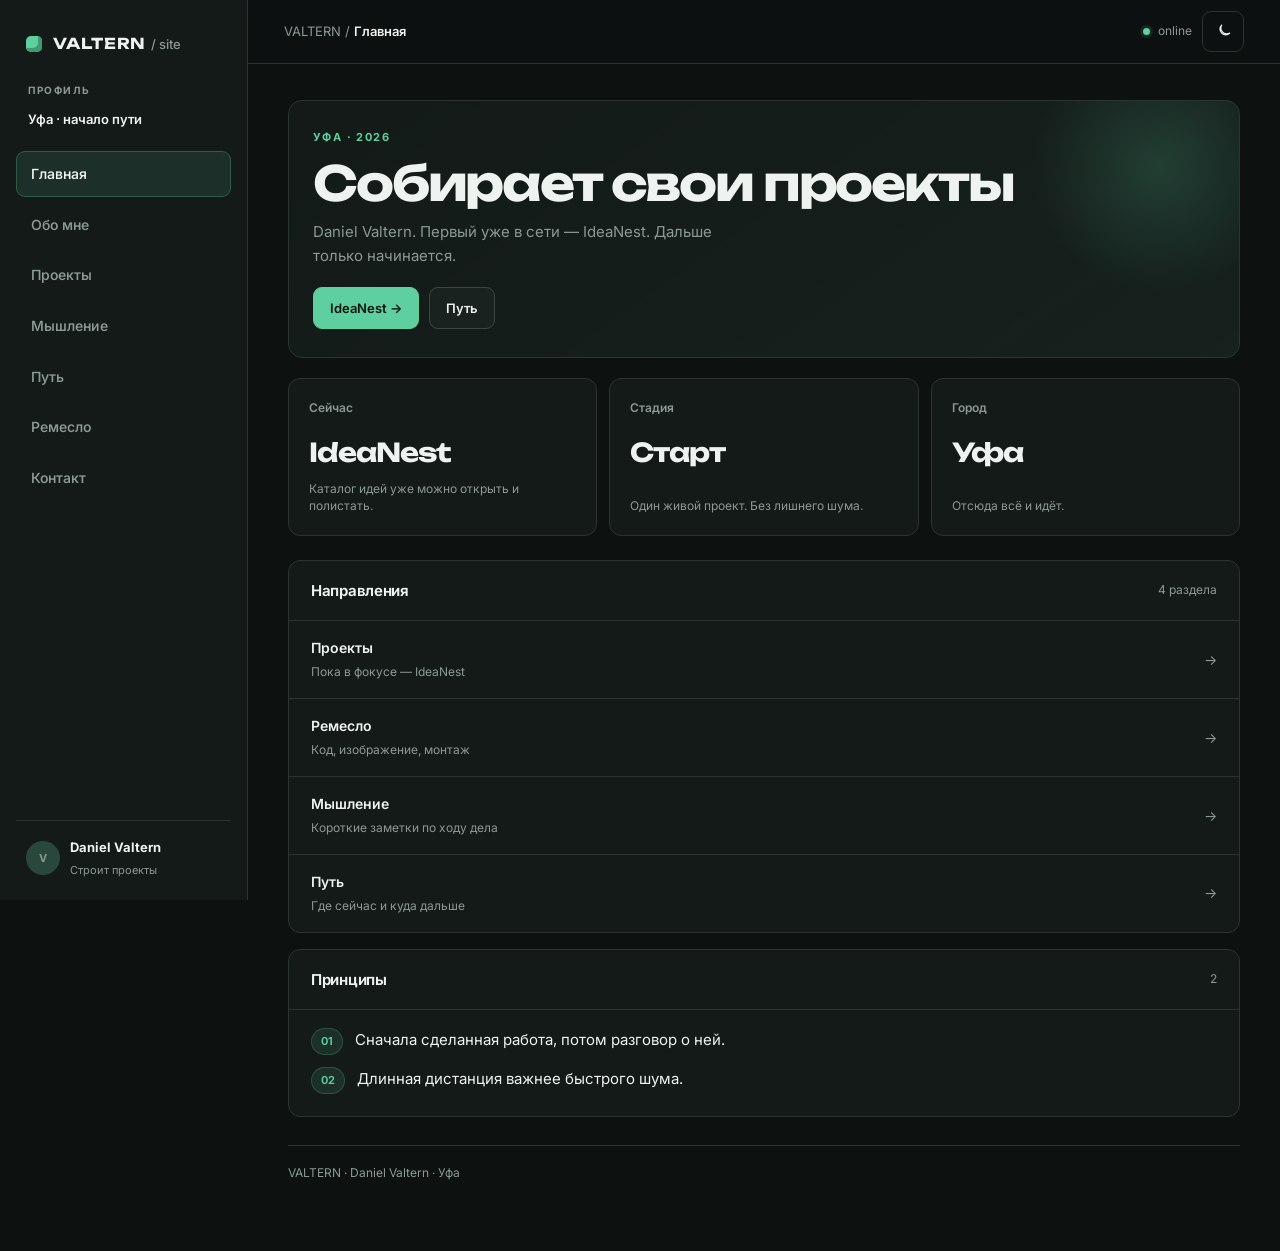
==== commit 8ea3f7e1: "v 0.3" ====
--- a/index.html
+++ b/index.html
@@ -1,175 +1,129 @@
 <!DOCTYPE html>
 <html lang="ru">
-  <head>
-    <meta charset="UTF-8" />
-    <meta name="viewport" content="width=device-width, initial-scale=1.0" />
-    <meta
-      name="description"
-      content="Daniel Valtern, Уфа. Строит свои проекты. Первый — IdeaNest: каталог бизнес-идей."
-    />
-    <meta name="theme-color" content="#0c0b0a" />
-    <title>VALTERN — Daniel Valtern</title>
-    <link rel="icon" type="image/svg+xml" href="./favicon.svg" />
-    <link rel="stylesheet" href="./styles.css" />
-  </head>
-  <body>
-    <div class="shell">
+<head>
+  <meta charset="UTF-8" />
+  <meta name="viewport" content="width=device-width, initial-scale=1.0" />
+  <meta name="description" content="Danieл Valtern, Уфа. Строит свои проекты. Первый — IdeaNest." />
+  <meta name="theme-color" content="#0d1110" />
+  <title>VALTERN — Daniel Valtern</title>
+  <link rel="icon" type="image/svg+xml" href="./favicon.svg" />
+  <link rel="stylesheet" href="./styles.css" />
+</head>
+<body>
+  <div class="layout">
+    <aside class="sidebar">
+      <a class="brand" href="./index.html"><span class="brand-dot" aria-hidden="true"></span><span>VALTERN <span class="brand-muted">/ site</span></span></a>
+      <div class="sidebar-label">Профиль</div>
+      <div class="sidebar-city">Уфа · начало пути</div>
+      <nav class="nav" aria-label="Разделы">
+          <a class="nav-item active" href="./index.html">Главная</a>
+          <a class="nav-item" href="./about.html">Обо мне</a>
+          <a class="nav-item" href="./work.html">Проекты</a>
+          <a class="nav-item" href="./notes.html">Мышление</a>
+          <a class="nav-item" href="./path.html">Путь</a>
+          <a class="nav-item" href="./craft.html">Ремесло</a>
+          <a class="nav-item" href="./contact.html">Контакт</a>
+      </nav>
+      <div class="sidebar-bottom">
+        <div class="profile-mini">
+          <span class="avatar-fallback">V</span>
+          <div><strong>Daniel Valtern</strong><span>Строит проекты</span></div>
+        </div>
+      </div>
+    </aside>
+
+    <div class="content">
       <header class="site-header">
         <div class="header-inner">
-          <a class="brand" href="./index.html">VALTERN</a>
-          <nav class="nav-desktop" aria-label="Разделы">
-            <a class="nav-link" href="./about.html">Обо мне</a>
-            <a class="nav-link" href="./work.html">Проекты</a>
-            <a class="nav-link" href="./notes.html">Мышление</a>
-            <a class="nav-link" href="./path.html">Путь</a>
-            <a class="nav-link" href="./craft.html">Ремесло</a>
-            <a class="nav-link" href="./contact.html">Контакт</a>
-          </nav>
+          <a class="header-brand" href="./index.html">VALTERN</a>
           <div class="header-actions">
-            <button type="button" class="icon-btn theme-btn" data-theme-toggle aria-label="Светлая тема" title="Светлая тема">
-              <span class="theme-icon theme-icon-sun" aria-hidden="true">
-                <svg viewBox="0 0 24 24"><circle cx="12" cy="12" r="4"/><path d="M12 2v2M12 20v2M4.9 4.9l1.4 1.4M17.7 17.7l1.4 1.4M2 12h2M20 12h2M4.9 19.1l1.4-1.4M17.7 6.3l1.4-1.4"/></svg>
-              </span>
-              <span class="theme-icon theme-icon-moon" aria-hidden="true">
-                <svg viewBox="0 0 24 24"><path d="M21 14.5A8.5 8.5 0 0 1 9.5 3 7 7 0 1 0 21 14.5z"/></svg>
-              </span>
+            <button type="button" class="icon-btn theme-btn" data-theme-toggle aria-label="Светлая тема" title="Тема">
+              <span class="theme-icon theme-icon-sun" aria-hidden="true"><svg viewBox="0 0 24 24"><circle cx="12" cy="12" r="4"/><path d="M12 2v2M12 20v2M4.9 4.9l1.4 1.4M17.7 17.7l1.4 1.4M2 12h2M20 12h2M4.9 19.1l1.4-1.4M17.7 6.3l1.4-1.4"/></svg></span>
+              <span class="theme-icon theme-icon-moon" aria-hidden="true"><svg viewBox="0 0 24 24"><path d="M21 14.5A8.5 8.5 0 0 1 9.5 3 7 7 0 1 0 21 14.5z"/></svg></span>
             </button>
-            <button type="button" class="icon-btn menu-btn burger" data-menu-toggle aria-expanded="false" aria-controls="site-menu" aria-label="Меню">
+            <button type="button" class="icon-btn burger menu-btn" data-menu-toggle aria-expanded="false" aria-controls="site-menu" aria-label="Меню">
               <span></span><span></span><span></span>
             </button>
           </div>
         </div>
       </header>
-
       <div id="site-menu" class="menu">
-        <p class="kicker" style="margin-bottom: 1rem">Навигация</p>
-        <nav aria-label="Меню">
-          <a class="menu-link" href="./about.html"><span>Обо мне</span><span class="menu-index">01</span></a>
-          <a class="menu-link" href="./work.html"><span>Проекты</span><span class="menu-index">02</span></a>
-          <a class="menu-link" href="./notes.html"><span>Мышление</span><span class="menu-index">03</span></a>
-          <a class="menu-link" href="./path.html"><span>Путь</span><span class="menu-index">04</span></a>
-          <a class="menu-link" href="./craft.html"><span>Ремесло</span><span class="menu-index">05</span></a>
-          <a class="menu-link" href="./contact.html"><span>Контакт</span><span class="menu-index">06</span></a>
-        </nav>
-        <p class="muted" style="margin-top: 2rem">Daniel Valtern · Уфа</p>
+        <a class="menu-link" href="./index.html">Главная</a>
+        <a class="menu-link" href="./about.html">Обо мне</a>
+        <a class="menu-link" href="./work.html">Проекты</a>
+        <a class="menu-link" href="./notes.html">Мышление</a>
+        <a class="menu-link" href="./path.html">Путь</a>
+        <a class="menu-link" href="./craft.html">Ремесло</a>
+        <a class="menu-link" href="./contact.html">Контакт</a>
       </div>
 
-      <main class="main">
-        <section class="hero">
-          <div class="hero-glow" aria-hidden="true"></div>
-          <div class="hero-inner">
-            <div>
-              <p class="kicker">01 — Уфа</p>
-              <h1 class="mark">VALTERN</h1>
-              <div class="rule"></div>
-              <p class="hero-line">
-                Daniel Valtern собирает свои проекты. Первый уже в сети — IdeaNest. Дальше только начинается.
-              </p>
-              <p class="hero-note">Код, форма и смысл продукта. Без лишнего шума.</p>
-              <div class="actions">
-                <a class="btn" href="./ideanest.html">IdeaNest →</a>
-                <a class="btn btn-ghost" href="./path.html">Путь</a>
-              </div>
-            </div>
-            <div class="plate" aria-hidden="true">
-              <div class="plate-art">
-                <div class="orb orb-1"></div>
-                <div class="orb orb-2"></div>
-                <div class="line"></div>
-              </div>
-              <span>VALTERN<br />в работе</span>
-            </div>
+      <header class="topbar">
+        <div class="breadcrumb">VALTERN / <strong>Главная</strong></div>
+        <div class="topbar-actions">
+          <div class="status"><i></i> online</div>
+          <button type="button" class="icon-btn theme-btn" data-theme-toggle aria-label="Светлая тема" title="Тема">
+              <span class="theme-icon theme-icon-sun" aria-hidden="true"><svg viewBox="0 0 24 24"><circle cx="12" cy="12" r="4"/><path d="M12 2v2M12 20v2M4.9 4.9l1.4 1.4M17.7 17.7l1.4 1.4M2 12h2M20 12h2M4.9 19.1l1.4-1.4M17.7 6.3l1.4-1.4"/></svg></span>
+              <span class="theme-icon theme-icon-moon" aria-hidden="true"><svg viewBox="0 0 24 24"><path d="M21 14.5A8.5 8.5 0 0 1 9.5 3 7 7 0 1 0 21 14.5z"/></svg></span>
+            </button>
+        </div>
+      </header>
+
+      <div class="page">
+
+        <section class="hero-card reveal">
+          <p class="kicker">Уфа · 2026</p>
+          <h1>Собирает свои проекты</h1>
+          <p class="lede">Daniel Valtern. Первый уже в сети — IdeaNest. Дальше только начинается.</p>
+          <div class="hero-actions">
+            <a class="btn btn-primary" href="./ideanest.html">IdeaNest →</a>
+            <a class="btn" href="./path.html">Путь</a>
           </div>
         </section>
 
-        <ul class="facts">
-          <li class="fact reveal">
-            <h2>Сейчас</h2>
-            <p>IdeaNest уже можно открыть и полистать.</p>
-          </li>
-          <li class="fact reveal reveal-delay-1">
-            <h2>Стадия</h2>
-            <p>Начало пути — один живой проект.</p>
-          </li>
-          <li class="fact reveal reveal-delay-2">
-            <h2>Город</h2>
-            <p>Уфа. Отсюда всё и идёт.</p>
-          </li>
-        </ul>
+        <div class="metrics">
+          <article class="metric reveal">
+            <span>Сейчас</span>
+            <strong>IdeaNest</strong>
+            <small>Каталог идей уже можно открыть и полистать.</small>
+          </article>
+          <article class="metric reveal reveal-delay-1">
+            <span>Стадия</span>
+            <strong>Старт</strong>
+            <small>Один живой проект. Без лишнего шума.</small>
+          </article>
+          <article class="metric reveal reveal-delay-2">
+            <span>Город</span>
+            <strong>Уфа</strong>
+            <small>Отсюда всё и идёт.</small>
+          </article>
+        </div>
 
-        <section class="section">
-          <div class="section-inner">
-            <p class="section-title reveal">Направления</p>
-            <a class="direction reveal" href="./work.html">
-              <span class="direction-index">01</span>
-              <span class="direction-title">Проекты</span>
-              <span class="muted">Пока в фокусе — IdeaNest.</span>
-            </a>
-            <a class="direction reveal reveal-delay-1" href="./craft.html">
-              <span class="direction-index">02</span>
-              <span class="direction-title">Ремесло</span>
-              <span class="muted">Код, изображение, монтаж.</span>
-            </a>
-            <a class="direction reveal reveal-delay-2" href="./notes.html">
-              <span class="direction-index">03</span>
-              <span class="direction-title">Мышление</span>
-              <span class="muted">Короткие заметки по ходу дела.</span>
-            </a>
-            <a class="direction reveal reveal-delay-3" href="./path.html">
-              <span class="direction-index">04</span>
-              <span class="direction-title">Путь</span>
-              <span class="muted">Где сейчас и куда дальше.</span>
-            </a>
+        <section class="panel reveal">
+          <div class="panel-header">
+            <h2>Направления</h2>
+            <span>4 раздела</span>
+          </div>
+          <a class="row-link" href="./work.html"><div><strong>Проекты</strong><span>Пока в фокусе — IdeaNest</span></div><span class="chev">→</span></a>
+          <a class="row-link" href="./craft.html"><div><strong>Ремесло</strong><span>Код, изображение, монтаж</span></div><span class="chev">→</span></a>
+          <a class="row-link" href="./notes.html"><div><strong>Мышление</strong><span>Короткие заметки по ходу дела</span></div><span class="chev">→</span></a>
+          <a class="row-link" href="./path.html"><div><strong>Путь</strong><span>Где сейчас и куда дальше</span></div><span class="chev">→</span></a>
+        </section>
+
+        <section class="panel reveal">
+          <div class="panel-header">
+            <h2>Принципы</h2>
+            <span>2</span>
+          </div>
+          <div class="panel-body stack">
+            <p><span class="tag">01</span> &nbsp; Сначала сделанная работа, потом разговор о ней.</p>
+            <p><span class="tag">02</span> &nbsp; Длинная дистанция важнее быстрого шума.</p>
           </div>
         </section>
 
-        <section class="section">
-          <div class="section-inner project-band reveal">
-            <p class="kicker">Открыт</p>
-            <h2>IdeaNest</h2>
-            <p class="muted" style="margin-top: 1rem; max-width: 32rem">
-              Каталог бизнес-идей и статьи. Подбор по бюджету и формату — без обещаний «лёгких денег».
-            </p>
-            <a class="btn" href="./ideanest.html" style="margin-top: 1.5rem">Открыть проект</a>
-          </div>
-        </section>
-
-        <section class="section" style="border-bottom: 0">
-          <div class="section-inner principles">
-            <div class="reveal">
-              <p class="principle-num">01</p>
-              <p class="principle-text">Сначала сделанная работа, потом разговор о ней.</p>
-            </div>
-            <div class="reveal reveal-delay-1">
-              <p class="principle-num">02</p>
-              <p class="principle-text">Длинная дистанция важнее быстрого шума.</p>
-            </div>
-          </div>
-        </section>
-      </main>
-
-      <footer class="site-footer">
-        <div class="footer-inner">
-          <div>
-            <p class="footer-mark">VALTERN</p>
-            <p class="muted" style="margin-top: 0.75rem; max-width: 18rem">
-              Daniel Valtern. Уфа. Строит свои проекты.
-            </p>
-          </div>
-          <nav class="footer-nav" aria-label="Нижняя навигация">
-            <a href="./about.html">Обо мне</a>
-            <a href="./work.html">Проекты</a>
-            <a href="./notes.html">Мышление</a>
-            <a href="./path.html">Путь</a>
-            <a href="./craft.html">Ремесло</a>
-            <a href="./contact.html">Контакт</a>
-          </nav>
-          <div>
-            <p class="muted" style="margin: 0">Русская версия</p>
-          </div>
-        </div>
-      </footer>
+        <p class="footer-note">VALTERN · Daniel Valtern · Уфа</p>
+      </div>
     </div>
-    <script src="./site.js"></script>
-  </body>
+  </div>
+  <script src="./site.js"></script>
+</body>
 </html>
--- a/styles.css
+++ b/styles.css
@@ -1,1118 +1,364 @@
-@import url("https://fonts.googleapis.com/css2?family=Manrope:wght@400;500;600;700&family=Unbounded:wght@500;700&display=swap");
+@import url("https://fonts.googleapis.com/css2?family=Inter:wght@400;500;600;700&family=Unbounded:wght@500;700&display=swap");
 
 :root {
   color-scheme: dark;
-  --bg: #0c0b0a;
-  --fg: #f4f0e8;
-  --muted: #9c958a;
-  --line: #2c2924;
-  --surface: #161412;
-  --gold: #c4b089;
-  --ink: #14120c;
-  --font-mark: "Unbounded", "Manrope", "Segoe UI", system-ui, -apple-system, sans-serif;
-  --font-body: "Manrope", "Segoe UI", system-ui, -apple-system, sans-serif;
-  --max: 72rem;
+  --bg: #0d1110;
+  --bg-elev: #141a18;
+  --bg-soft: #1a221f;
+  --fg: #eef3f0;
+  --muted: #8b9a93;
+  --line: #2a3430;
+  --line-strong: #3a4842;
+  --accent: #5ecf9f;
+  --accent-dim: #3d9a72;
+  --accent-soft: rgba(94, 207, 159, 0.12);
+  --danger: #e07a7a;
+  --radius: 12px;
+  --radius-sm: 9px;
+  --font-mark: "Unbounded", "Inter", system-ui, sans-serif;
+  --font-body: "Inter", system-ui, -apple-system, sans-serif;
+  --max: 1120px;
+  --sidebar: 248px;
   --ease: cubic-bezier(0.2, 0, 0, 1);
-  --ease-spring: cubic-bezier(0.34, 1.2, 0.64, 1);
+  --ease-spring: cubic-bezier(0.34, 1.15, 0.64, 1);
 }
 
 [data-theme="light"] {
   color-scheme: light;
-  --bg: #f3efe6;
-  --fg: #16140f;
-  --muted: #5c564c;
-  --line: #d8d0c2;
-  --surface: #e7e0d2;
-  --gold: #7d6232;
-}
-
-*,
-*::before,
-*::after {
-  box-sizing: border-box;
-}
-
-html {
-  scroll-behavior: smooth;
-}
-
+  --bg: #f3f6f4;
+  --bg-elev: #ffffff;
+  --bg-soft: #e8eee9;
+  --fg: #14201b;
+  --muted: #5c6b64;
+  --line: #d4ddd7;
+  --line-strong: #b8c5bd;
+  --accent: #1f9d6a;
+  --accent-dim: #167a52;
+  --accent-soft: rgba(31, 157, 106, 0.12);
+}
+
+*, *::before, *::after { box-sizing: border-box; }
+html { scroll-behavior: smooth; }
 body {
-  margin: 0;
-  min-height: 100vh;
-  background: var(--bg);
-  color: var(--fg);
-  font-family: var(--font-body);
-  font-size: 1.0625rem;
-  line-height: 1.6;
+  margin: 0; min-height: 100vh; min-width: 320px;
+  background: var(--bg); color: var(--fg);
+  font-family: var(--font-body); font-size: 15px; line-height: 1.55;
   -webkit-font-smoothing: antialiased;
-  transition: background 0.45s var(--ease), color 0.45s var(--ease);
-}
-
-a {
-  color: inherit;
-}
-
-button,
-input,
-textarea {
-  font: inherit;
-  color: inherit;
-}
-
-button {
-  cursor: pointer;
-}
-
-::selection {
-  background: var(--gold);
-  color: var(--ink);
-}
-
-:focus-visible {
-  outline: 1px solid var(--gold);
-  outline-offset: 3px;
-}
-
-h1,
-h2,
-h3 {
-  text-wrap: balance;
-}
-
-p {
-  text-wrap: pretty;
-}
-
-.shell {
-  min-height: 100vh;
-  display: flex;
+  transition: background 0.4s var(--ease), color 0.4s var(--ease);
+}
+a { color: inherit; }
+button, input, textarea, select { font: inherit; color: inherit; }
+button { cursor: pointer; }
+button:disabled { opacity: .48; cursor: not-allowed; }
+::selection { background: var(--accent); color: #0a100e; }
+:focus-visible { outline: 2px solid var(--accent); outline-offset: 3px; }
+h1,h2,h3 { text-wrap: balance; letter-spacing: -.03em; }
+p { text-wrap: pretty; }
+
+.layout { min-height: 100vh; display: grid; grid-template-columns: 1fr; }
+@media (min-width: 960px) {
+  .layout { grid-template-columns: var(--sidebar) minmax(0, 1fr); }
+}
+
+.sidebar {
+  display: none; background: var(--bg-elev); border-right: 1px solid var(--line);
+  padding: 28px 16px 20px; position: sticky; top: 0; height: 100vh;
   flex-direction: column;
-}
+  transition: background .4s var(--ease), border-color .4s var(--ease);
+}
+@media (min-width: 960px) { .sidebar { display: flex; } }
+
+.brand {
+  display: flex; align-items: center; gap: 11px;
+  font-family: var(--font-mark); font-size: 15px; font-weight: 700;
+  letter-spacing: .06em; text-decoration: none; padding: 4px 10px 28px;
+  transition: color .2s ease;
+}
+.brand:hover { color: var(--accent); }
+.brand-dot {
+  flex: none; width: 16px; height: 16px; border-radius: 5px;
+  background: var(--accent); box-shadow: inset -4px -4px 0 var(--accent-dim);
+}
+.brand-muted {
+  color: var(--muted); font-weight: 500; letter-spacing: 0;
+  font-family: var(--font-body); font-size: 13px;
+}
+.sidebar-label {
+  color: var(--muted); font-size: 10px; font-weight: 700;
+  letter-spacing: 1.5px; padding: 0 12px 10px; text-transform: uppercase;
+}
+.sidebar-city { padding: 0 12px 22px; font-size: 13px; font-weight: 600; }
+.nav { display: flex; flex-direction: column; gap: 5px; }
+.nav-item {
+  text-align: left; color: var(--muted); font-size: 14px; font-weight: 550;
+  background: transparent; border: 1px solid transparent; border-radius: var(--radius-sm);
+  padding: 11px 14px; text-decoration: none;
+  transition: color .15s ease, background .15s ease, border-color .15s ease;
+}
+.nav-item:hover { color: var(--fg); background: var(--bg-soft); }
+.nav-item.active {
+  color: var(--fg); background: var(--accent-soft);
+  border-color: color-mix(in srgb, var(--accent) 28%, transparent);
+}
+.sidebar-bottom { margin-top: auto; border-top: 1px solid var(--line); padding: 16px 10px 0; }
+.profile-mini { display: flex; gap: 10px; align-items: center; }
+.avatar-fallback {
+  width: 34px; height: 34px; border-radius: 50%;
+  background: color-mix(in srgb, var(--accent) 22%, var(--bg-soft));
+  display: grid; place-items: center; font-weight: 700; font-size: 13px;
+  color: var(--accent); flex: none;
+}
+.profile-mini strong { font-size: 13px; display: block; }
+.profile-mini span { font-size: 11px; color: var(--muted); }
 
 .site-header {
-  position: sticky;
-  top: 0;
-  z-index: 40;
+  position: sticky; top: 0; z-index: 40;
   border-bottom: 1px solid var(--line);
-  background: color-mix(in srgb, var(--bg) 88%, transparent);
+  background: color-mix(in srgb, var(--bg) 90%, transparent);
   backdrop-filter: blur(14px);
-  transition: background 0.45s var(--ease), border-color 0.45s var(--ease);
-}
-
-.header-inner,
-.footer-inner,
-.page,
-.hero-inner,
-.section-inner {
-  width: min(100% - 2.5rem, var(--max));
-  margin-inline: auto;
-}
-
+}
+@media (min-width: 960px) { .site-header { display: none; } }
 .header-inner {
-  display: flex;
-  align-items: center;
-  justify-content: space-between;
-  height: 4rem;
-  gap: 1rem;
-}
-
-.brand {
+  width: min(100% - 1.75rem, var(--max)); margin-inline: auto;
+  display: flex; align-items: center; justify-content: space-between;
+  height: 3.75rem; gap: 1rem;
+}
+.header-brand {
+  font-family: var(--font-mark); font-size: .8rem; font-weight: 700;
+  letter-spacing: .14em; text-decoration: none;
+}
+.header-actions { display: flex; align-items: center; gap: .4rem; }
+.icon-btn {
+  width: 2.6rem; height: 2.6rem; border: 1px solid var(--line);
+  border-radius: var(--radius-sm); background: transparent; color: var(--fg);
+  display: inline-flex; align-items: center; justify-content: center;
+  transition: border-color .2s ease, background .2s ease, transform .2s var(--ease-spring);
+}
+.icon-btn:hover { border-color: var(--accent); background: var(--accent-soft); }
+.icon-btn:active { transform: scale(.94); }
+
+.theme-btn { position: relative; overflow: hidden; }
+.theme-icon {
+  position: absolute; inset: 0; display: grid; place-items: center;
+  transition: opacity .35s var(--ease), transform .45s var(--ease-spring);
+}
+.theme-icon svg {
+  width: 1.05rem; height: 1.05rem; stroke: currentColor; fill: none;
+  stroke-width: 1.7; stroke-linecap: round; stroke-linejoin: round;
+}
+.theme-icon-sun { opacity: 0; transform: rotate(-40deg) scale(.6); }
+.theme-icon-moon { opacity: 1; transform: none; }
+[data-theme="light"] .theme-icon-sun { opacity: 1; transform: none; }
+[data-theme="light"] .theme-icon-moon { opacity: 0; transform: rotate(40deg) scale(.6); }
+
+.burger { display: inline-flex; flex-direction: column; justify-content: center; align-items: center; gap: 5px; }
+.burger span {
+  display: block; width: 1.1rem; height: 1.5px; background: currentColor; border-radius: 1px;
+  transition: transform .32s var(--ease), opacity .2s ease, width .32s var(--ease);
+}
+.burger[aria-expanded="true"] span:nth-child(1) { transform: translateY(6.5px) rotate(45deg); }
+.burger[aria-expanded="true"] span:nth-child(2) { opacity: 0; width: 0; }
+.burger[aria-expanded="true"] span:nth-child(3) { transform: translateY(-6.5px) rotate(-45deg); }
+
+.menu {
+  position: fixed; inset: 3.75rem 0 0 0; z-index: 30; background: var(--bg);
+  padding: 1.25rem; overflow: auto; opacity: 0; visibility: hidden; pointer-events: none;
+  transition: opacity .25s ease, visibility .25s ease;
+}
+.menu.open { opacity: 1; visibility: visible; pointer-events: auto; }
+.menu-link {
+  display: block; border: 1px solid var(--line); border-radius: var(--radius-sm);
+  padding: .9rem 1rem; margin-bottom: .45rem; text-decoration: none; font-weight: 600;
+  transition: background .15s ease, border-color .15s ease;
+}
+.menu-link:hover {
+  background: var(--accent-soft);
+  border-color: color-mix(in srgb, var(--accent) 30%, var(--line));
+}
+
+.content { min-width: 0; display: flex; flex-direction: column; min-height: 100vh; }
+.topbar {
+  display: none; height: 64px; flex: none; border-bottom: 1px solid var(--line);
+  align-items: center; justify-content: space-between; padding: 0 36px; gap: 14px;
+  background: color-mix(in srgb, var(--bg) 88%, transparent); backdrop-filter: blur(10px);
+  position: sticky; top: 0; z-index: 20;
+}
+@media (min-width: 960px) { .topbar { display: flex; } }
+.breadcrumb { font-size: 13px; color: var(--muted); }
+.breadcrumb strong { color: var(--fg); font-weight: 600; }
+.status { font-size: 12px; color: var(--muted); display: inline-flex; align-items: center; gap: 8px; }
+.status i {
+  width: 7px; height: 7px; border-radius: 50%; background: var(--accent);
+  box-shadow: 0 0 0 3px var(--accent-soft);
+}
+.topbar-actions { display: flex; align-items: center; gap: 10px; }
+
+.page {
+  width: min(var(--max), 100%); padding: 28px 20px 48px; margin: 0 auto; flex: 1;
+  animation: pageIn .45s var(--ease) both;
+}
+@media (min-width: 960px) { .page { padding: 36px 40px 56px; } }
+
+.heading {
+  display: flex; flex-wrap: wrap; justify-content: space-between; align-items: flex-end;
+  gap: 20px; margin-bottom: 28px;
+}
+.heading h1 {
+  font-family: var(--font-mark); font-size: clamp(1.75rem, 4vw, 2.15rem);
+  font-weight: 700; letter-spacing: -.04em; line-height: 1.15; margin: 0 0 8px;
+}
+.heading p { margin: 0; color: var(--muted); font-size: 14px; max-width: 36rem; }
+
+.btn {
+  display: inline-flex; align-items: center; justify-content: center; gap: 8px;
+  border: 1px solid var(--line-strong); border-radius: var(--radius-sm);
+  padding: 10px 16px; font-size: 13px; font-weight: 600; text-decoration: none;
+  background: var(--bg-soft); color: var(--fg);
+  transition: background .15s ease, border-color .15s ease, transform .15s var(--ease-spring), box-shadow .2s ease;
+}
+.btn:hover {
+  background: color-mix(in srgb, var(--bg-soft) 70%, var(--accent-soft));
+  border-color: color-mix(in srgb, var(--accent) 40%, var(--line));
+}
+.btn:active { transform: scale(.97); }
+.btn-primary { background: var(--accent); border-color: var(--accent); color: #0a120f; }
+.btn-primary:hover {
+  background: color-mix(in srgb, var(--accent) 88%, white);
+  border-color: color-mix(in srgb, var(--accent) 88%, white);
+  box-shadow: 0 8px 24px color-mix(in srgb, var(--accent) 28%, transparent);
+  color: #0a120f;
+}
+
+.metrics { display: grid; grid-template-columns: 1fr; gap: 12px; margin-bottom: 24px; }
+@media (min-width: 700px) { .metrics { grid-template-columns: repeat(3, minmax(0, 1fr)); } }
+.metric, .panel {
+  background: var(--bg-elev); border: 1px solid var(--line); border-radius: var(--radius);
+  transition: border-color .2s ease, transform .25s var(--ease);
+}
+.metric { padding: 20px; min-height: 140px; display: flex; flex-direction: column; }
+.metric:hover, .panel:hover { border-color: color-mix(in srgb, var(--accent) 25%, var(--line)); }
+.metric > span { font-size: 12px; color: var(--muted); font-weight: 600; }
+.metric strong {
+  font-size: 26px; margin: 14px 0 8px; font-weight: 700; letter-spacing: -.04em;
   font-family: var(--font-mark);
-  font-size: 0.85rem;
-  font-weight: 500;
-  letter-spacing: 0.18em;
-  text-decoration: none;
-  transition: color 0.2s ease, letter-spacing 0.3s var(--ease);
-}
-
-.brand:hover {
-  color: var(--gold);
-  letter-spacing: 0.22em;
-}
-
-.nav-desktop {
-  display: none;
-  gap: 1.25rem;
-  align-items: center;
-}
-
-.nav-link {
-  position: relative;
-  color: var(--muted);
-  font-size: 0.75rem;
-  font-weight: 600;
-  letter-spacing: 0.12em;
-  text-transform: uppercase;
-  text-decoration: none;
-  transition: color 0.18s ease;
-}
-
-.nav-link::after {
-  content: "";
-  position: absolute;
-  left: 0;
-  bottom: -0.35rem;
-  width: 100%;
-  height: 1px;
-  background: var(--gold);
-  transform: scaleX(0);
-  transform-origin: left;
-  transition: transform 0.28s var(--ease);
-}
-
-.nav-link:hover,
-.nav-link.active {
-  color: var(--fg);
-}
-
-.nav-link:hover::after,
-.nav-link.active::after {
-  transform: scaleX(1);
-}
-
-.header-actions {
-  display: flex;
-  align-items: center;
-  gap: 0.45rem;
-}
-
-.icon-btn {
-  width: 2.75rem;
-  height: 2.75rem;
-  border: 1px solid var(--line);
-  background: transparent;
-  color: var(--fg);
-  display: inline-flex;
-  align-items: center;
-  justify-content: center;
-  transition: border-color 0.2s ease, background 0.2s ease, transform 0.2s var(--ease-spring);
-}
-
-.icon-btn:hover {
-  border-color: var(--gold);
-}
-
-.icon-btn:active {
-  transform: scale(0.94);
-}
-
-/* Theme toggle */
-.theme-btn {
-  position: relative;
-  overflow: hidden;
-}
-
-.theme-icon {
-  position: absolute;
-  inset: 0;
-  display: grid;
-  place-items: center;
-  transition: opacity 0.35s var(--ease), transform 0.45s var(--ease-spring);
-}
-
-.theme-icon svg {
-  width: 1.1rem;
-  height: 1.1rem;
-  stroke: currentColor;
-  fill: none;
-  stroke-width: 1.7;
-  stroke-linecap: round;
-  stroke-linejoin: round;
-}
-
-.theme-icon-sun {
-  opacity: 0;
-  transform: rotate(-40deg) scale(0.6);
-}
-
-.theme-icon-moon {
-  opacity: 1;
-  transform: rotate(0) scale(1);
-}
-
-[data-theme="light"] .theme-icon-sun {
-  opacity: 1;
-  transform: rotate(0) scale(1);
-}
-
-[data-theme="light"] .theme-icon-moon {
-  opacity: 0;
-  transform: rotate(40deg) scale(0.6);
-}
-
-/* Burger */
-.burger {
-  display: inline-flex;
-  flex-direction: column;
-  justify-content: center;
-  align-items: center;
-  gap: 5px;
-  width: 2.75rem;
-  height: 2.75rem;
-}
-
-.burger span {
-  display: block;
-  width: 1.15rem;
-  height: 1.5px;
-  background: currentColor;
-  border-radius: 1px;
-  transition: transform 0.32s var(--ease), opacity 0.2s ease, width 0.32s var(--ease);
-  transform-origin: center;
-}
-
-.burger[aria-expanded="true"] span:nth-child(1) {
-  transform: translateY(6.5px) rotate(45deg);
-}
-
-.burger[aria-expanded="true"] span:nth-child(2) {
-  opacity: 0;
-  width: 0;
-}
-
-.burger[aria-expanded="true"] span:nth-child(3) {
-  transform: translateY(-6.5px) rotate(-45deg);
-}
-
-.menu-btn {
-  display: inline-flex;
-}
-
-.menu {
-  position: fixed;
-  inset: 4rem 0 0 0;
-  z-index: 30;
-  background: var(--bg);
-  padding: 1.5rem 1.25rem 2rem;
-  overflow: auto;
-  opacity: 0;
-  visibility: hidden;
-  pointer-events: none;
-  transition: opacity 0.28s ease, visibility 0.28s ease, background 0.45s var(--ease);
-}
-
-.menu.open {
-  opacity: 1;
-  visibility: visible;
-  pointer-events: auto;
-}
-
-.menu.open .menu-link {
-  animation: menuIn 0.45s var(--ease) both;
-}
-
-.menu.open .menu-link:nth-child(1) { animation-delay: 0.04s; }
-.menu.open .menu-link:nth-child(2) { animation-delay: 0.08s; }
-.menu.open .menu-link:nth-child(3) { animation-delay: 0.12s; }
-.menu.open .menu-link:nth-child(4) { animation-delay: 0.16s; }
-.menu.open .menu-link:nth-child(5) { animation-delay: 0.2s; }
-.menu.open .menu-link:nth-child(6) { animation-delay: 0.24s; }
-
-.menu-link {
-  display: flex;
-  align-items: baseline;
-  justify-content: space-between;
-  gap: 1rem;
-  border-top: 1px solid var(--line);
-  padding: 0.9rem 0;
-  color: var(--fg);
-  font-family: var(--font-mark);
-  font-size: clamp(1.7rem, 5vw, 3rem);
-  font-weight: 500;
-  letter-spacing: -0.04em;
-  line-height: 1;
-  text-decoration: none;
-  transition: color 0.2s ease, padding-left 0.25s var(--ease);
-}
-
-.menu-link:hover {
-  color: var(--gold);
-  padding-left: 0.4rem;
-}
-
-.menu-index {
-  font-family: var(--font-body);
-  font-size: 0.75rem;
-  letter-spacing: 0.12em;
-  color: var(--gold);
-}
-
-.main {
-  flex: 1;
-}
-
-.mark {
-  font-family: var(--font-mark);
-  font-weight: 700;
-  letter-spacing: -0.045em;
-  line-height: 0.9;
-  font-size: clamp(3rem, 13vw, 7.5rem);
-  margin: 0;
-}
-
-.kicker {
-  font-size: 0.75rem;
-  font-weight: 600;
-  letter-spacing: 0.14em;
-  text-transform: uppercase;
-  color: var(--gold);
-  margin: 0;
-}
-
-.muted {
-  color: var(--muted);
-}
-
-.hero {
-  position: relative;
-  min-height: calc(100svh - 4rem);
-  border-bottom: 1px solid var(--line);
-  display: flex;
-  align-items: flex-end;
-  padding: 2.5rem 0 3rem;
-  overflow: hidden;
-}
-
-.hero-glow {
-  position: absolute;
-  width: 28rem;
-  height: 28rem;
-  border-radius: 50%;
-  background: radial-gradient(circle, color-mix(in srgb, var(--gold) 22%, transparent), transparent 70%);
-  top: -8rem;
-  right: -6rem;
-  pointer-events: none;
-  animation: float 10s ease-in-out infinite;
-}
-
-.hero-inner {
-  position: relative;
-  z-index: 1;
-  display: grid;
-  gap: 2rem;
-}
-
-.rule {
-  width: min(16rem, 100%);
-  height: 1px;
-  margin-top: 1.4rem;
-  background: var(--gold);
-  transform-origin: left center;
-  animation: draw 1.1s var(--ease) both;
-}
-
-.hero-line {
-  margin: 1.4rem 0 0;
-  max-width: 36rem;
-  font-size: clamp(1.15rem, 2.4vw, 1.55rem);
-  line-height: 1.35;
-}
-
-.hero-note {
-  margin: 0.85rem 0 0;
-  color: var(--muted);
-  max-width: 32rem;
-}
-
-.actions {
-  display: flex;
-  flex-wrap: wrap;
-  gap: 0.75rem;
-  margin-top: 1.75rem;
-}
-
-.btn {
-  display: inline-flex;
-  min-height: 2.75rem;
-  align-items: center;
-  justify-content: center;
-  gap: 0.45rem;
-  border: 1px solid var(--fg);
-  background: var(--fg);
-  color: var(--bg);
-  padding: 0.55rem 1.15rem;
-  font-size: 0.75rem;
-  font-weight: 600;
-  letter-spacing: 0.12em;
-  text-transform: uppercase;
-  text-decoration: none;
-  transition: background 0.2s ease, color 0.2s ease, border-color 0.2s ease, transform 0.2s var(--ease-spring), box-shadow 0.25s ease;
-}
-
-.btn:hover {
-  background: var(--gold);
-  border-color: var(--gold);
-  color: var(--ink);
-  box-shadow: 0 8px 24px color-mix(in srgb, var(--gold) 25%, transparent);
-}
-
-.btn:active {
-  transform: scale(0.97);
-}
-
-.btn-ghost {
-  background: transparent;
-  color: var(--fg);
-  border-color: var(--line);
-  box-shadow: none;
-}
-
-.btn-ghost:hover {
-  background: transparent;
-  border-color: var(--gold);
-  color: var(--fg);
-  box-shadow: none;
-}
-
-.facts {
-  display: grid;
-  list-style: none;
-  margin: 0 auto;
-  padding: 0;
-  border-bottom: 1px solid var(--line);
-  width: min(100% - 2.5rem, var(--max));
-}
-
-.fact {
-  border-bottom: 1px solid var(--line);
-  padding: 1.75rem 0;
-  transition: background 0.25s ease;
-}
-
-.fact:hover {
-  background: color-mix(in srgb, var(--gold) 6%, transparent);
-}
-
-.fact:last-child {
-  border-bottom: 0;
-}
-
-.fact h2 {
-  margin: 0;
-  font-family: var(--font-mark);
-  font-size: 1.5rem;
-  font-weight: 500;
-}
-
-.fact p {
-  margin: 0.4rem 0 0;
-  color: var(--muted);
-  font-size: 0.95rem;
-}
-
-.section {
-  border-bottom: 1px solid var(--line);
-  padding: 4rem 0;
-}
-
-.section-title {
-  margin: 0 0 1.5rem;
-  font-size: 0.75rem;
-  font-weight: 600;
-  letter-spacing: 0.14em;
-  text-transform: uppercase;
-  color: var(--muted);
-}
-
-.direction {
-  display: grid;
-  gap: 0.6rem;
-  border-top: 1px solid var(--line);
-  padding: 1.35rem 0;
-  text-decoration: none;
-  transition: transform 0.25s var(--ease), background 0.25s ease;
-}
-
-.direction:hover {
-  transform: translateX(0.4rem);
-}
-
-.direction-index {
-  font-family: var(--font-mark);
-  font-size: 0.85rem;
-  color: var(--gold);
-}
-
-.direction-title {
-  font-family: var(--font-mark);
-  font-size: clamp(1.7rem, 4vw, 2.8rem);
-  font-weight: 500;
-  letter-spacing: -0.03em;
-  line-height: 1.05;
-}
-
-.project-band h2 {
-  margin: 0.6rem 0 0;
-  font-family: var(--font-mark);
-  font-size: clamp(2rem, 5vw, 3.5rem);
-  font-weight: 500;
-  letter-spacing: -0.03em;
-  line-height: 1.05;
-}
-
-.principles {
-  display: grid;
-  gap: 2.5rem;
-}
-
-.principle-num {
-  margin: 0;
-  font-size: 0.75rem;
-  letter-spacing: 0.12em;
-  color: var(--gold);
-}
-
-.principle-text {
-  margin: 0.6rem 0 0;
-  font-family: var(--font-mark);
-  font-size: clamp(1.5rem, 3.5vw, 2.2rem);
-  font-weight: 500;
-  letter-spacing: -0.03em;
-  line-height: 1.2;
-}
-
-.page-lead {
-  border-bottom: 1px solid var(--line);
-  padding: 3.5rem 0 3rem;
-}
-
-.page-lead h1 {
-  margin: 0.75rem 0 0;
-  font-family: var(--font-mark);
-  font-size: clamp(2.2rem, 6vw, 4rem);
-  font-weight: 500;
-  letter-spacing: -0.03em;
-  line-height: 1.05;
-}
-
-.page-lead .lede {
-  margin: 1.25rem 0 0;
-  max-width: 36rem;
-  color: var(--muted);
-  font-size: 1.1rem;
-}
-
-.content-block {
-  padding: 3rem 0;
-}
-
-.stack {
-  display: grid;
-  gap: 1rem;
-}
-
-.stack p {
-  margin: 0;
-  font-size: 1.08rem;
-}
-
-.split {
-  display: grid;
-  gap: 2.5rem;
-}
-
-.list-block h2 {
-  margin: 0;
-  font-family: var(--font-mark);
-  font-size: 1.7rem;
-  font-weight: 500;
-}
-
-.list-block ul {
-  list-style: none;
-  margin: 1.25rem 0 0;
-  padding: 0;
-}
-
-.list-block li {
-  border-top: 1px solid var(--line);
-  padding: 0.9rem 0;
-  transition: padding-left 0.25s var(--ease), color 0.2s ease;
-}
-
-.list-block li:hover {
-  padding-left: 0.35rem;
-  color: var(--gold);
-}
-
-.list-block li.soft {
-  color: var(--muted);
-}
-
-.list-block li.soft:hover {
-  color: var(--fg);
-}
-
-.work-filters {
-  display: flex;
-  flex-wrap: wrap;
-  gap: 0.5rem;
-  margin-bottom: 2rem;
-}
-
-.work-item {
-  display: grid;
-  gap: 1rem;
-  border-top: 1px solid var(--line);
-  padding: 1.75rem 0;
-  text-decoration: none;
-  transition: transform 0.25s var(--ease);
-}
-
-.work-item:hover {
-  transform: translateX(0.35rem);
-}
-
-.work-item h2 {
-  margin: 0.4rem 0 0;
-  font-family: var(--font-mark);
-  font-size: clamp(2rem, 5vw, 3.2rem);
-  font-weight: 500;
-  letter-spacing: -0.03em;
-}
-
-.note-item {
-  display: block;
-  border-bottom: 1px solid var(--line);
-  padding: 1.75rem 0;
-  text-decoration: none;
-  transition: transform 0.25s var(--ease);
-}
-
-.note-item:hover {
-  transform: translateX(0.35rem);
-}
-
-.note-item h2 {
-  margin: 0.5rem 0 0;
-  font-family: var(--font-mark);
-  font-size: clamp(1.6rem, 4vw, 2.4rem);
-  font-weight: 500;
-}
-
+}
+.metric small { font-size: 12px; color: var(--muted); line-height: 1.45; margin-top: auto; }
+.panel { overflow: hidden; margin-bottom: 16px; }
+.panel-header {
+  padding: 18px 22px; display: flex; align-items: center; justify-content: space-between;
+  gap: 10px; border-bottom: 1px solid var(--line);
+}
+.panel-header h2 { margin: 0; font-size: 15px; font-weight: 650; letter-spacing: -.02em; }
+.panel-header span { font-size: 12px; color: var(--muted); }
+.panel-body { padding: 18px 22px 22px; }
+.row-link {
+  display: flex; align-items: center; justify-content: space-between; gap: 14px;
+  padding: 16px 22px; border-bottom: 1px solid var(--line); text-decoration: none;
+  transition: background .15s ease;
+}
+.row-link:last-child { border-bottom: 0; }
+.row-link:hover { background: var(--accent-soft); }
+.row-link strong { font-size: 14px; font-weight: 600; display: block; }
+.row-link span { font-size: 12px; color: var(--muted); }
+.row-link .chev { color: var(--muted); font-size: 14px; flex: none; }
+
+.hero-card {
+  background: linear-gradient(145deg, var(--bg-elev), color-mix(in srgb, var(--accent-soft) 55%, var(--bg-elev)));
+  border: 1px solid var(--line); border-radius: calc(var(--radius) + 2px);
+  padding: 28px 24px; margin-bottom: 20px; position: relative; overflow: hidden;
+}
+.hero-card::after {
+  content: ""; position: absolute; width: 16rem; height: 16rem; border-radius: 50%;
+  background: radial-gradient(circle, color-mix(in srgb, var(--accent) 18%, transparent), transparent 70%);
+  top: -4rem; right: -3rem; pointer-events: none; animation: float 9s ease-in-out infinite;
+}
+.hero-card .kicker {
+  font-size: 11px; font-weight: 700; letter-spacing: 1.4px; text-transform: uppercase;
+  color: var(--accent); margin: 0 0 12px;
+}
+.hero-card h1 {
+  font-family: var(--font-mark); font-size: clamp(2rem, 6vw, 3rem); font-weight: 700;
+  letter-spacing: -.045em; line-height: 1.05; margin: 0 0 12px; position: relative; z-index: 1;
+}
+.hero-card .lede {
+  margin: 0; max-width: 34rem; color: var(--muted); font-size: 15px; position: relative; z-index: 1;
+}
+.hero-actions {
+  display: flex; flex-wrap: wrap; gap: 10px; margin-top: 20px; position: relative; z-index: 1;
+}
+
+.stack { display: grid; gap: 12px; }
+.stack p { margin: 0; font-size: 15px; }
+.muted { color: var(--muted); }
+.list-clean { list-style: none; margin: 0; padding: 0; }
+.list-clean li { border-top: 1px solid var(--line); padding: 12px 0; font-size: 14px; }
+.list-clean li:first-child { border-top: 0; padding-top: 0; }
+.grid-2 { display: grid; gap: 12px; }
+.grid-3 { display: grid; gap: 12px; }
+@media (min-width: 800px) {
+  .grid-2 { grid-template-columns: 1fr 1fr; }
+  .grid-3 { grid-template-columns: repeat(3, 1fr); }
+}
+.tag {
+  display: inline-flex; align-items: center; padding: 4px 9px; border-radius: 999px;
+  font-size: 11px; font-weight: 650; background: var(--accent-soft); color: var(--accent);
+  border: 1px solid color-mix(in srgb, var(--accent) 22%, transparent);
+}
+
+.field-label { display: block; margin-top: 14px; font-size: 12px; font-weight: 650; color: var(--muted); }
+.field {
+  width: 100%; margin-top: 6px; border: 1px solid var(--line); border-radius: var(--radius-sm);
+  background: var(--bg); padding: 11px 12px;
+  transition: border-color .15s ease, box-shadow .15s ease;
+}
+.field:focus { outline: none; border-color: var(--accent); box-shadow: 0 0 0 3px var(--accent-soft); }
+textarea.field { min-height: 120px; resize: vertical; }
+.form-note { margin-top: 12px; font-size: 13px; color: var(--muted); }
+.alert {
+  margin-top: 12px; padding: 12px 14px; border-radius: var(--radius-sm);
+  font-size: 13px; border: 1px solid var(--line); background: var(--bg-soft);
+}
+.alert.error { border-color: color-mix(in srgb, var(--danger) 40%, var(--line)); color: var(--danger); }
+
+.path-item { border-bottom: 1px solid var(--line); }
+.path-btn {
+  width: 100%; border: 0; background: transparent; text-align: left; padding: 16px 0; color: var(--fg);
+}
+.path-btn .title { font-weight: 650; font-size: 15px; display: block; margin-top: 4px; }
+.path-panel { display: grid; grid-template-rows: 0fr; transition: grid-template-rows .3s var(--ease); }
+.path-panel.open { grid-template-rows: 1fr; }
+.path-panel > div { overflow: hidden; }
+.path-panel p { margin: 0; padding-bottom: 16px; color: var(--muted); font-size: 14px; max-width: 40rem; }
+
+.skill-row {
+  display: flex; justify-content: space-between; gap: 12px;
+  border-top: 1px solid var(--line); padding: 11px 0; font-size: 14px;
+}
+.skill-row:first-child { border-top: 0; }
+.skill-level {
+  color: var(--accent); font-size: 11px; font-weight: 700;
+  letter-spacing: .04em; text-transform: uppercase; white-space: nowrap;
+}
+
+.filters { display: flex; flex-wrap: wrap; gap: 8px; margin-bottom: 16px; }
 .search {
-  width: 100%;
-  max-width: 28rem;
-  border: 0;
-  border-bottom: 1px solid var(--line);
-  border-radius: 0;
-  background: transparent;
-  padding: 0.85rem 0;
-  margin-bottom: 1rem;
-  transition: border-color 0.2s ease;
-}
-
-.search:focus {
-  outline: none;
-  border-bottom-color: var(--gold);
-}
-
-.tag-row {
-  display: flex;
-  flex-wrap: wrap;
-  gap: 0.5rem;
-  margin-bottom: 1.5rem;
-}
-
-.path-item {
-  border-top: 1px solid var(--line);
-}
-
-.path-btn {
-  width: 100%;
-  display: grid;
-  gap: 0.4rem;
-  border: 0;
-  background: transparent;
-  text-align: left;
-  padding: 1.35rem 0;
-  color: var(--fg);
-  transition: color 0.2s ease;
-}
-
-.path-btn:hover {
-  color: var(--gold);
-}
-
-.path-btn .title {
-  font-family: var(--font-mark);
-  font-size: clamp(1.4rem, 3.5vw, 2rem);
-  font-weight: 500;
-  letter-spacing: -0.02em;
-}
-
-.path-panel {
-  display: grid;
-  grid-template-rows: 0fr;
-  transition: grid-template-rows 0.35s var(--ease);
-}
-
-.path-panel.open {
-  grid-template-rows: 1fr;
-}
-
-.path-panel > div {
-  overflow: hidden;
-}
-
-.path-panel p {
-  margin: 0;
-  max-width: 40rem;
-  padding-bottom: 1.5rem;
-  color: var(--muted);
-  font-size: 1.05rem;
-}
-
-.skill-grid {
-  display: grid;
-  gap: 2.5rem;
-}
-
-.skill-row {
-  display: flex;
-  justify-content: space-between;
-  gap: 1rem;
-  border-top: 1px solid var(--line);
-  padding: 0.9rem 0;
-  transition: padding-left 0.25s var(--ease);
-}
-
-.skill-row:hover {
-  padding-left: 0.35rem;
-}
-
-.skill-level {
-  color: var(--gold);
-  font-size: 0.75rem;
-  letter-spacing: 0.1em;
-  text-transform: uppercase;
-  white-space: nowrap;
-}
-
-.contact-grid {
-  display: grid;
-  gap: 2.5rem;
-}
-
-.field {
-  width: 100%;
-  border: 0;
-  border-bottom: 1px solid var(--line);
-  border-radius: 0;
-  background: transparent;
-  padding: 0.85rem 0;
-  margin-top: 0.35rem;
-  transition: border-color 0.2s ease;
-}
-
-.field:focus {
-  outline: none;
-  border-bottom-color: var(--gold);
-}
-
-textarea.field {
-  min-height: 8rem;
-  resize: vertical;
-}
-
-.field-label {
-  display: block;
-  margin-top: 1.25rem;
-  font-size: 0.75rem;
-  font-weight: 600;
-  letter-spacing: 0.12em;
-  text-transform: uppercase;
-  color: var(--muted);
-}
-
-.form-note {
-  margin-top: 1.25rem;
-  color: var(--muted);
-  font-size: 0.95rem;
-}
-
-.site-footer {
-  border-top: 1px solid var(--line);
-  padding: 2.5rem 0;
-  margin-top: auto;
-}
-
-.footer-inner {
-  display: grid;
-  gap: 1.5rem;
-}
-
-.footer-mark {
-  margin: 0;
-  font-family: var(--font-mark);
-  font-size: 1.5rem;
-  font-weight: 500;
-}
-
-.footer-nav {
-  display: grid;
-  grid-template-columns: 1fr 1fr;
-  gap: 0.55rem 1rem;
-}
-
-.footer-nav a {
-  text-decoration: none;
-  font-size: 0.95rem;
-  transition: color 0.2s ease;
-}
-
-.footer-nav a:hover {
-  color: var(--gold);
-}
-
-.prose {
-  max-width: 40rem;
-}
-
-.prose p {
-  margin: 0 0 1.1rem;
-  font-size: 1.08rem;
-}
-
-.detail-block {
-  border-top: 1px solid var(--line);
-  padding: 1.5rem 0;
-  display: grid;
-  gap: 0.5rem;
-}
-
-.detail-block h2 {
-  margin: 0;
-  font-family: var(--font-mark);
-  font-size: 1.2rem;
-  font-weight: 500;
-}
-
-.empty {
-  margin: 2rem 0 0;
-  font-family: var(--font-mark);
-  font-size: 1.8rem;
-  font-weight: 500;
-}
-
-/* Visual plate / abstract art */
-.plate {
-  position: relative;
-  border: 1px solid var(--line);
-  background: var(--surface);
-  min-height: 16rem;
-  display: grid;
-  place-items: center;
-  padding: 2rem;
-  text-align: center;
-  overflow: hidden;
-  transition: border-color 0.3s ease, transform 0.4s var(--ease);
-}
-
-.plate:hover {
-  border-color: color-mix(in srgb, var(--gold) 45%, var(--line));
-  transform: translateY(-3px);
-}
-
-.plate span {
-  position: relative;
-  z-index: 1;
-  letter-spacing: 0.12em;
-  text-transform: uppercase;
-  font-size: 0.8rem;
-  color: var(--muted);
-}
-
-.plate-art {
-  position: absolute;
-  inset: 0;
-  pointer-events: none;
-}
-
-.plate-art .orb {
-  position: absolute;
-  border-radius: 50%;
-  background: radial-gradient(circle at 30% 30%, color-mix(in srgb, var(--gold) 40%, transparent), transparent 70%);
-  animation: float 8s ease-in-out infinite;
-}
-
-.plate-art .orb-1 {
-  width: 10rem;
-  height: 10rem;
-  top: -2rem;
-  right: -1rem;
-}
-
-.plate-art .orb-2 {
-  width: 6rem;
-  height: 6rem;
-  bottom: 1rem;
-  left: 1rem;
-  animation-delay: -3s;
-  opacity: 0.7;
-}
-
-.plate-art .line {
-  position: absolute;
-  left: 12%;
-  right: 12%;
-  top: 55%;
-  height: 1px;
-  background: linear-gradient(90deg, transparent, var(--gold), transparent);
-  opacity: 0.55;
-}
-
-/* Reveal on scroll */
-.reveal {
-  opacity: 0;
-  transform: translateY(18px);
-  transition: opacity 0.7s var(--ease), transform 0.7s var(--ease);
-}
-
-.reveal.in {
-  opacity: 1;
-  transform: none;
-}
-
-.reveal-delay-1 { transition-delay: 0.08s; }
-.reveal-delay-2 { transition-delay: 0.16s; }
-.reveal-delay-3 { transition-delay: 0.24s; }
-
-.sr-only {
-  position: absolute;
-  width: 1px;
-  height: 1px;
-  padding: 0;
-  margin: -1px;
-  overflow: hidden;
-  clip: rect(0, 0, 0, 0);
-  border: 0;
-}
-
-.hidden {
-  display: none !important;
-}
-
-@keyframes draw {
-  from { transform: scaleX(0); }
-  to { transform: scaleX(1); }
-}
-
-@keyframes float {
-  0%, 100% { transform: translateY(0); }
-  50% { transform: translateY(12px); }
-}
-
-@keyframes menuIn {
-  from {
-    opacity: 0;
-    transform: translateY(12px);
-  }
-  to {
-    opacity: 1;
-    transform: none;
-  }
-}
-
-@keyframes pageIn {
-  from {
-    opacity: 0;
-    transform: translateY(14px);
-  }
-  to {
-    opacity: 1;
-    transform: none;
-  }
-}
-
-.main {
-  animation: pageIn 0.55s var(--ease) both;
-}
-
-@media (min-width: 768px) {
-  .facts {
-    grid-template-columns: repeat(3, 1fr);
-  }
-
-  .fact {
-    border-bottom: 0;
-    border-right: 1px solid var(--line);
-    padding: 1.75rem 1.5rem;
-  }
-
-  .fact:first-child {
-    padding-left: 0;
-  }
-
-  .fact:last-child {
-    border-right: 0;
-    padding-right: 0;
-  }
-
-  .direction {
-    grid-template-columns: 3rem 1fr 1.4fr;
-    align-items: baseline;
-    gap: 1rem;
-  }
-
-  .principles {
-    grid-template-columns: 1fr 1fr;
-  }
-
-  .split {
-    grid-template-columns: 1.1fr 0.9fr;
-  }
-
-  .skill-grid {
-    grid-template-columns: repeat(3, 1fr);
-  }
-
-  .contact-grid {
-    grid-template-columns: 0.9fr 1.1fr;
-  }
-
-  .footer-inner {
-    grid-template-columns: 1.2fr 1fr 0.7fr;
-    align-items: start;
-  }
-}
-
-@media (min-width: 1100px) {
-  .nav-desktop {
-    display: flex;
-  }
-
-  .menu-btn {
-    display: none;
-  }
-
-  .hero-inner {
-    grid-template-columns: 1.15fr 0.85fr;
-    align-items: end;
-    gap: 3rem;
-  }
-}
+  width: 100%; max-width: 280px; border: 1px solid var(--line); border-radius: var(--radius-sm);
+  background: var(--bg); padding: 10px 12px; margin-bottom: 12px;
+}
+.search:focus { outline: none; border-color: var(--accent); box-shadow: 0 0 0 3px var(--accent-soft); }
+
+.sr-only { position: absolute; width: 1px; height: 1px; padding: 0; margin: -1px; overflow: hidden; clip: rect(0,0,0,0); border: 0; }
+.hidden { display: none !important; }
+.footer-note { margin-top: 28px; padding-top: 18px; border-top: 1px solid var(--line); color: var(--muted); font-size: 12px; }
+
+@keyframes float { 0%,100%{transform:translateY(0)} 50%{transform:translateY(10px)} }
+@keyframes pageIn { from{opacity:0;transform:translateY(10px)} to{opacity:1;transform:none} }
+.reveal { opacity: 0; transform: translateY(12px); transition: opacity .55s var(--ease), transform .55s var(--ease); }
+.reveal.in { opacity: 1; transform: none; }
+.reveal-delay-1 { transition-delay: .07s; }
+.reveal-delay-2 { transition-delay: .14s; }
 
 @media (prefers-reduced-motion: reduce) {
-  html {
-    scroll-behavior: auto;
-  }
-
-  .main,
-  .rule,
-  .reveal,
-  .menu.open .menu-link,
-  .plate-art .orb,
-  .hero-glow {
-    animation: none !important;
-    transition: none !important;
-    opacity: 1 !important;
-    transform: none !important;
-  }
-
-  .direction:hover,
-  .work-item:hover,
-  .note-item:hover {
-    transform: none;
-  }
-}
+  html { scroll-behavior: auto; }
+  .page, .reveal, .hero-card::after { animation: none !important; transition: none !important; opacity: 1 !important; transform: none !important; }
+}
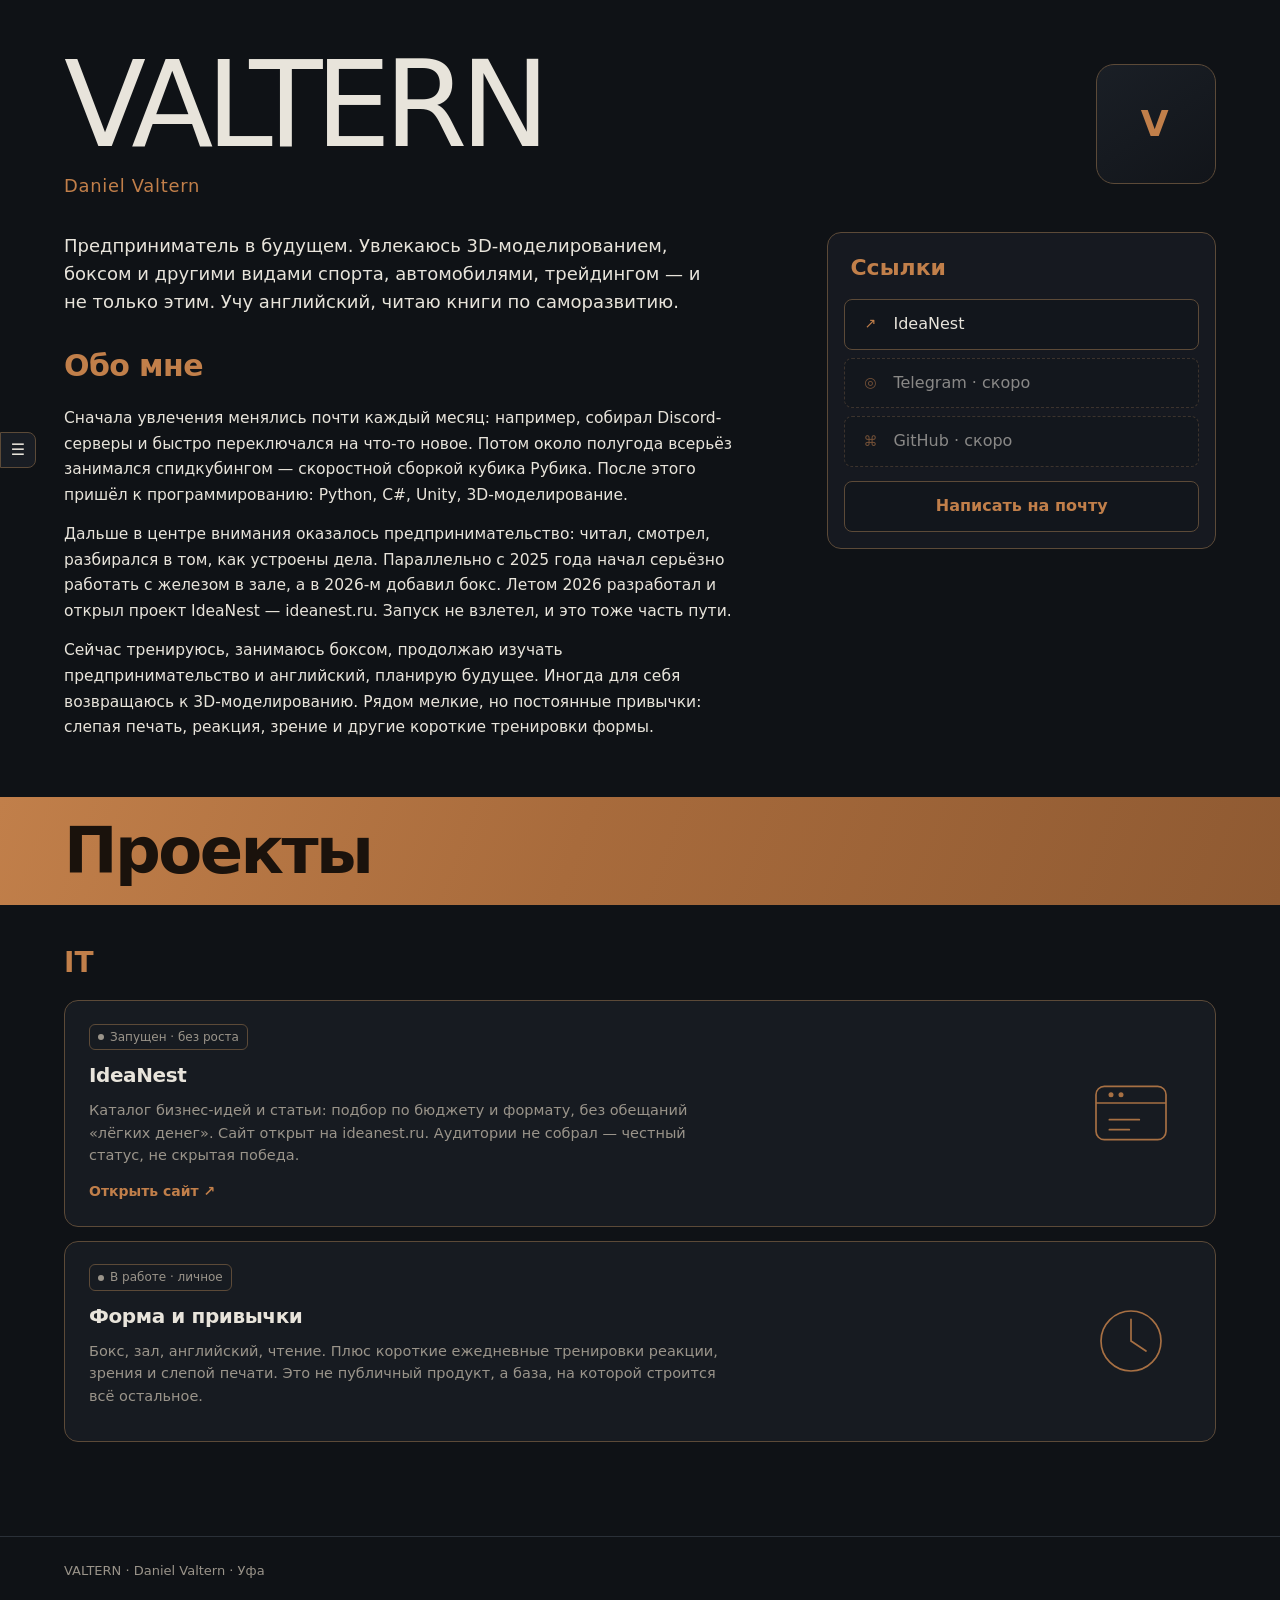
==== commit 75d270d8: "v 0.4" ====
--- a/index.html
+++ b/index.html
@@ -1,129 +1,138 @@
 <!DOCTYPE html>
 <html lang="ru">
 <head>
-  <meta charset="UTF-8" />
-  <meta name="viewport" content="width=device-width, initial-scale=1.0" />
-  <meta name="description" content="Danieл Valtern, Уфа. Строит свои проекты. Первый — IdeaNest." />
-  <meta name="theme-color" content="#0d1110" />
+  <meta charset="utf-8" />
+  <meta name="viewport" content="width=device-width, initial-scale=1" />
   <title>VALTERN — Daniel Valtern</title>
-  <link rel="icon" type="image/svg+xml" href="./favicon.svg" />
-  <link rel="stylesheet" href="./styles.css" />
+  <meta name="description" content="Daniel Valtern (VALTERN): предпринимательство, спорт, проекты. IdeaNest и путь развития." />
+  <meta name="theme-color" content="#0f1216" />
+  <link rel="icon" type="image/svg+xml" href="favicon.svg" />
+  <link rel="stylesheet" href="styles.css" />
 </head>
 <body>
-  <div class="layout">
-    <aside class="sidebar">
-      <a class="brand" href="./index.html"><span class="brand-dot" aria-hidden="true"></span><span>VALTERN <span class="brand-muted">/ site</span></span></a>
-      <div class="sidebar-label">Профиль</div>
-      <div class="sidebar-city">Уфа · начало пути</div>
-      <nav class="nav" aria-label="Разделы">
-          <a class="nav-item active" href="./index.html">Главная</a>
-          <a class="nav-item" href="./about.html">Обо мне</a>
-          <a class="nav-item" href="./work.html">Проекты</a>
-          <a class="nav-item" href="./notes.html">Мышление</a>
-          <a class="nav-item" href="./path.html">Путь</a>
-          <a class="nav-item" href="./craft.html">Ремесло</a>
-          <a class="nav-item" href="./contact.html">Контакт</a>
-      </nav>
-      <div class="sidebar-bottom">
-        <div class="profile-mini">
-          <span class="avatar-fallback">V</span>
-          <div><strong>Daniel Valtern</strong><span>Строит проекты</span></div>
+  <a class="skip-link" href="#main-content">К содержанию</a>
+
+  <div class="edge-navigation" id="edge-nav">
+    <div class="edge-sensor" aria-hidden="true"></div>
+    <button class="edge-toggle" id="edge-toggle" type="button" aria-expanded="false" aria-controls="edge-menu" aria-label="Разделы сайта">☰</button>
+    <nav class="edge-menu" id="edge-menu" aria-label="Разделы сайта" aria-hidden="true" inert>
+      <p class="edge-menu-title">Разделы</p>
+      <a href="#about">Обо мне</a>
+      <a href="#projects">Проекты</a>
+      <a href="#page-top">Наверх ↑</a>
+    </nav>
+  </div>
+
+  <div id="site">
+    <main id="main-content" tabindex="-1">
+      <section class="hero" id="page-top">
+        <div class="identity">
+          <div class="identity-copy">
+            <h1>VALTERN</h1>
+            <p class="alternate-names">Daniel Valtern</p>
+          </div>
+          <div class="mark-badge" aria-hidden="true">V</div>
         </div>
-      </div>
-    </aside>
 
-    <div class="content">
-      <header class="site-header">
-        <div class="header-inner">
-          <a class="header-brand" href="./index.html">VALTERN</a>
-          <div class="header-actions">
-            <button type="button" class="icon-btn theme-btn" data-theme-toggle aria-label="Светлая тема" title="Тема">
-              <span class="theme-icon theme-icon-sun" aria-hidden="true"><svg viewBox="0 0 24 24"><circle cx="12" cy="12" r="4"/><path d="M12 2v2M12 20v2M4.9 4.9l1.4 1.4M17.7 17.7l1.4 1.4M2 12h2M20 12h2M4.9 19.1l1.4-1.4M17.7 6.3l1.4-1.4"/></svg></span>
-              <span class="theme-icon theme-icon-moon" aria-hidden="true"><svg viewBox="0 0 24 24"><path d="M21 14.5A8.5 8.5 0 0 1 9.5 3 7 7 0 1 0 21 14.5z"/></svg></span>
-            </button>
-            <button type="button" class="icon-btn burger menu-btn" data-menu-toggle aria-expanded="false" aria-controls="site-menu" aria-label="Меню">
-              <span></span><span></span><span></span>
-            </button>
+        <div class="profile-layout">
+          <div class="profile-copy">
+            <p class="intro">
+              Предприниматель в будущем. Увлекаюсь 3D-моделированием, боксом и другими видами спорта, автомобилями, трейдингом — и не только этим.
+              Учу английский, читаю книги по саморазвитию.
+            </p>
+
+            <section class="about" id="about">
+              <h2>Обо мне</h2>
+              <p>
+                Сначала увлечения менялись почти каждый месяц: например, собирал Discord-серверы и быстро переключался на что-то новое.
+                Потом около полугода всерьёз занимался спидкубингом — скоростной сборкой кубика Рубика. После этого пришёл к программированию:
+                Python, C#, Unity, 3D-моделирование.
+              </p>
+              <p>
+                Дальше в центре внимания оказалось предпринимательство: читал, смотрел, разбирался в том, как устроены дела.
+                Параллельно с 2025 года начал серьёзно работать с железом в зале, а в 2026-м добавил бокс.
+                Летом 2026 разработал и открыл проект IdeaNest — ideanest.ru. Запуск не взлетел, и это тоже часть пути.
+              </p>
+              <p>
+                Сейчас тренируюсь, занимаюсь боксом, продолжаю изучать предпринимательство и английский, планирую будущее.
+                Иногда для себя возвращаюсь к 3D-моделированию. Рядом мелкие, но постоянные привычки: слепая печать, реакция, зрение и другие короткие тренировки формы.
+              </p>
+            </section>
           </div>
+
+          <aside class="profile-links" aria-labelledby="links-heading">
+            <h2 id="links-heading">Ссылки</h2>
+            <div class="profile-link-list">
+              <a class="profile-link" href="https://ideanest.ru" target="_blank" rel="noopener noreferrer">
+                <span class="icon" aria-hidden="true">↗</span>
+                <span>IdeaNest</span>
+              </a>
+              <span class="profile-link soon">
+                <span class="icon" aria-hidden="true">◎</span>
+                <span>Telegram · скоро</span>
+              </span>
+              <span class="profile-link soon">
+                <span class="icon" aria-hidden="true">⌘</span>
+                <span>GitHub · скоро</span>
+              </span>
+              <a class="profile-link mail" href="mailto:">Написать на почту</a>
+            </div>
+          </aside>
         </div>
-      </header>
-      <div id="site-menu" class="menu">
-        <a class="menu-link" href="./index.html">Главная</a>
-        <a class="menu-link" href="./about.html">Обо мне</a>
-        <a class="menu-link" href="./work.html">Проекты</a>
-        <a class="menu-link" href="./notes.html">Мышление</a>
-        <a class="menu-link" href="./path.html">Путь</a>
-        <a class="menu-link" href="./craft.html">Ремесло</a>
-        <a class="menu-link" href="./contact.html">Контакт</a>
+      </section>
+
+      <div class="band" id="projects">
+        <h2>Проекты</h2>
       </div>
 
-      <header class="topbar">
-        <div class="breadcrumb">VALTERN / <strong>Главная</strong></div>
-        <div class="topbar-actions">
-          <div class="status"><i></i> online</div>
-          <button type="button" class="icon-btn theme-btn" data-theme-toggle aria-label="Светлая тема" title="Тема">
-              <span class="theme-icon theme-icon-sun" aria-hidden="true"><svg viewBox="0 0 24 24"><circle cx="12" cy="12" r="4"/><path d="M12 2v2M12 20v2M4.9 4.9l1.4 1.4M17.7 17.7l1.4 1.4M2 12h2M20 12h2M4.9 19.1l1.4-1.4M17.7 6.3l1.4-1.4"/></svg></span>
-              <span class="theme-icon theme-icon-moon" aria-hidden="true"><svg viewBox="0 0 24 24"><path d="M21 14.5A8.5 8.5 0 0 1 9.5 3 7 7 0 1 0 21 14.5z"/></svg></span>
-            </button>
-        </div>
-      </header>
+      <section class="projects">
+        <h3 class="group-title">IT</h3>
 
-      <div class="page">
+        <article class="project-card">
+          <div>
+            <span class="badge muted">Запущен · без роста</span>
+            <h3>IdeaNest</h3>
+            <p>
+              Каталог бизнес-идей и статьи: подбор по бюджету и формату, без обещаний «лёгких денег».
+              Сайт открыт на ideanest.ru. Аудитории не собрал — честный статус, не скрытая победа.
+            </p>
+            <a class="action" href="https://ideanest.ru" target="_blank" rel="noopener noreferrer">Открыть сайт ↗</a>
+          </div>
+          <div class="project-art" aria-hidden="true">
+            <svg viewBox="0 0 120 120" fill="none">
+              <rect x="18" y="28" width="84" height="64" rx="10" stroke="currentColor" stroke-width="2"/>
+              <path d="M18 48h84" stroke="currentColor" stroke-width="2"/>
+              <circle cx="36" cy="38" r="3" fill="currentColor"/>
+              <circle cx="48" cy="38" r="3" fill="currentColor"/>
+              <path d="M34 68h36M34 80h24" stroke="currentColor" stroke-width="2" stroke-linecap="round"/>
+            </svg>
+          </div>
+        </article>
 
-        <section class="hero-card reveal">
-          <p class="kicker">Уфа · 2026</p>
-          <h1>Собирает свои проекты</h1>
-          <p class="lede">Daniel Valtern. Первый уже в сети — IdeaNest. Дальше только начинается.</p>
-          <div class="hero-actions">
-            <a class="btn btn-primary" href="./ideanest.html">IdeaNest →</a>
-            <a class="btn" href="./path.html">Путь</a>
+        <article class="project-card">
+          <div>
+            <span class="badge muted">В работе · личное</span>
+            <h3>Форма и привычки</h3>
+            <p>
+              Бокс, зал, английский, чтение. Плюс короткие ежедневные тренировки реакции, зрения и слепой печати.
+              Это не публичный продукт, а база, на которой строится всё остальное.
+            </p>
           </div>
-        </section>
+          <div class="project-art" aria-hidden="true">
+            <svg viewBox="0 0 120 120" fill="none">
+              <circle cx="60" cy="60" r="36" stroke="currentColor" stroke-width="2"/>
+              <path d="M60 34v26l18 12" stroke="currentColor" stroke-width="2" stroke-linecap="round"/>
+            </svg>
+          </div>
+        </article>
+      </section>
+    </main>
 
-        <div class="metrics">
-          <article class="metric reveal">
-            <span>Сейчас</span>
-            <strong>IdeaNest</strong>
-            <small>Каталог идей уже можно открыть и полистать.</small>
-          </article>
-          <article class="metric reveal reveal-delay-1">
-            <span>Стадия</span>
-            <strong>Старт</strong>
-            <small>Один живой проект. Без лишнего шума.</small>
-          </article>
-          <article class="metric reveal reveal-delay-2">
-            <span>Город</span>
-            <strong>Уфа</strong>
-            <small>Отсюда всё и идёт.</small>
-          </article>
-        </div>
+    <footer class="footer">
+      VALTERN · Daniel Valtern · Уфа
+    </footer>
+  </div>
 
-        <section class="panel reveal">
-          <div class="panel-header">
-            <h2>Направления</h2>
-            <span>4 раздела</span>
-          </div>
-          <a class="row-link" href="./work.html"><div><strong>Проекты</strong><span>Пока в фокусе — IdeaNest</span></div><span class="chev">→</span></a>
-          <a class="row-link" href="./craft.html"><div><strong>Ремесло</strong><span>Код, изображение, монтаж</span></div><span class="chev">→</span></a>
-          <a class="row-link" href="./notes.html"><div><strong>Мышление</strong><span>Короткие заметки по ходу дела</span></div><span class="chev">→</span></a>
-          <a class="row-link" href="./path.html"><div><strong>Путь</strong><span>Где сейчас и куда дальше</span></div><span class="chev">→</span></a>
-        </section>
-
-        <section class="panel reveal">
-          <div class="panel-header">
-            <h2>Принципы</h2>
-            <span>2</span>
-          </div>
-          <div class="panel-body stack">
-            <p><span class="tag">01</span> &nbsp; Сначала сделанная работа, потом разговор о ней.</p>
-            <p><span class="tag">02</span> &nbsp; Длинная дистанция важнее быстрого шума.</p>
-          </div>
-        </section>
-
-        <p class="footer-note">VALTERN · Daniel Valtern · Уфа</p>
-      </div>
-    </div>
-  </div>
-  <script src="./site.js"></script>
+  <script src="site.js"></script>
 </body>
 </html>
--- a/styles.css
+++ b/styles.css
@@ -1,364 +1,295 @@
-@import url("https://fonts.googleapis.com/css2?family=Inter:wght@400;500;600;700&family=Unbounded:wght@500;700&display=swap");
-
 :root {
   color-scheme: dark;
-  --bg: #0d1110;
-  --bg-elev: #141a18;
-  --bg-soft: #1a221f;
-  --fg: #eef3f0;
-  --muted: #8b9a93;
-  --line: #2a3430;
-  --line-strong: #3a4842;
-  --accent: #5ecf9f;
-  --accent-dim: #3d9a72;
-  --accent-soft: rgba(94, 207, 159, 0.12);
-  --danger: #e07a7a;
-  --radius: 12px;
-  --radius-sm: 9px;
-  --font-mark: "Unbounded", "Inter", system-ui, sans-serif;
-  --font-body: "Inter", system-ui, -apple-system, sans-serif;
-  --max: 1120px;
-  --sidebar: 248px;
-  --ease: cubic-bezier(0.2, 0, 0, 1);
-  --ease-spring: cubic-bezier(0.34, 1.15, 0.64, 1);
-}
-
-[data-theme="light"] {
-  color-scheme: light;
-  --bg: #f3f6f4;
-  --bg-elev: #ffffff;
-  --bg-soft: #e8eee9;
-  --fg: #14201b;
-  --muted: #5c6b64;
-  --line: #d4ddd7;
-  --line-strong: #b8c5bd;
-  --accent: #1f9d6a;
-  --accent-dim: #167a52;
-  --accent-soft: rgba(31, 157, 106, 0.12);
+  --ink: #0f1216;
+  --paper: #e8e4db;
+  --accent: #c17f4a;
+  --accent-soft: #a86b3c;
+  --quiet: #9a948a;
+  --border: #5c4a38;
+  --card: #171b21;
+  --nav-width: min(230px, calc(100vw - 32px));
+  --nav-duration: 0.3s;
+  font: 16px/1.55 "Segoe UI", system-ui, -apple-system, Arial, sans-serif;
+  color: var(--paper);
+  background: var(--ink);
+  scroll-behavior: smooth;
+  scrollbar-width: thin;
+  scrollbar-color: var(--accent-soft) var(--ink);
 }
 
 *, *::before, *::after { box-sizing: border-box; }
-html { scroll-behavior: smooth; }
-body {
-  margin: 0; min-height: 100vh; min-width: 320px;
-  background: var(--bg); color: var(--fg);
-  font-family: var(--font-body); font-size: 15px; line-height: 1.55;
-  -webkit-font-smoothing: antialiased;
-  transition: background 0.4s var(--ease), color 0.4s var(--ease);
-}
-a { color: inherit; }
-button, input, textarea, select { font: inherit; color: inherit; }
+body { margin: 0; min-width: 320px; }
+button, input, textarea { font: inherit; color: inherit; }
+a { color: inherit; text-decoration: none; }
 button { cursor: pointer; }
-button:disabled { opacity: .48; cursor: not-allowed; }
-::selection { background: var(--accent); color: #0a100e; }
-:focus-visible { outline: 2px solid var(--accent); outline-offset: 3px; }
-h1,h2,h3 { text-wrap: balance; letter-spacing: -.03em; }
-p { text-wrap: pretty; }
-
-.layout { min-height: 100vh; display: grid; grid-template-columns: 1fr; }
-@media (min-width: 960px) {
-  .layout { grid-template-columns: var(--sidebar) minmax(0, 1fr); }
-}
-
-.sidebar {
-  display: none; background: var(--bg-elev); border-right: 1px solid var(--line);
-  padding: 28px 16px 20px; position: sticky; top: 0; height: 100vh;
-  flex-direction: column;
-  transition: background .4s var(--ease), border-color .4s var(--ease);
-}
-@media (min-width: 960px) { .sidebar { display: flex; } }
-
-.brand {
-  display: flex; align-items: center; gap: 11px;
-  font-family: var(--font-mark); font-size: 15px; font-weight: 700;
-  letter-spacing: .06em; text-decoration: none; padding: 4px 10px 28px;
-  transition: color .2s ease;
-}
-.brand:hover { color: var(--accent); }
-.brand-dot {
-  flex: none; width: 16px; height: 16px; border-radius: 5px;
-  background: var(--accent); box-shadow: inset -4px -4px 0 var(--accent-dim);
-}
-.brand-muted {
-  color: var(--muted); font-weight: 500; letter-spacing: 0;
-  font-family: var(--font-body); font-size: 13px;
-}
-.sidebar-label {
-  color: var(--muted); font-size: 10px; font-weight: 700;
-  letter-spacing: 1.5px; padding: 0 12px 10px; text-transform: uppercase;
-}
-.sidebar-city { padding: 0 12px 22px; font-size: 13px; font-weight: 600; }
-.nav { display: flex; flex-direction: column; gap: 5px; }
-.nav-item {
-  text-align: left; color: var(--muted); font-size: 14px; font-weight: 550;
-  background: transparent; border: 1px solid transparent; border-radius: var(--radius-sm);
-  padding: 11px 14px; text-decoration: none;
-  transition: color .15s ease, background .15s ease, border-color .15s ease;
-}
-.nav-item:hover { color: var(--fg); background: var(--bg-soft); }
-.nav-item.active {
-  color: var(--fg); background: var(--accent-soft);
-  border-color: color-mix(in srgb, var(--accent) 28%, transparent);
-}
-.sidebar-bottom { margin-top: auto; border-top: 1px solid var(--line); padding: 16px 10px 0; }
-.profile-mini { display: flex; gap: 10px; align-items: center; }
-.avatar-fallback {
-  width: 34px; height: 34px; border-radius: 50%;
-  background: color-mix(in srgb, var(--accent) 22%, var(--bg-soft));
-  display: grid; place-items: center; font-weight: 700; font-size: 13px;
-  color: var(--accent); flex: none;
-}
-.profile-mini strong { font-size: 13px; display: block; }
-.profile-mini span { font-size: 11px; color: var(--muted); }
-
-.site-header {
-  position: sticky; top: 0; z-index: 40;
-  border-bottom: 1px solid var(--line);
-  background: color-mix(in srgb, var(--bg) 90%, transparent);
-  backdrop-filter: blur(14px);
-}
-@media (min-width: 960px) { .site-header { display: none; } }
-.header-inner {
-  width: min(100% - 1.75rem, var(--max)); margin-inline: auto;
+a:hover { color: var(--accent); }
+:focus-visible { outline: 2px solid var(--accent); outline-offset: 4px; }
+[hidden] { display: none !important; }
+[id] { scroll-margin-top: 24px; }
+h1, h2, h3, p { margin-top: 0; }
+
+.sr-only {
+  position: absolute; width: 1px; height: 1px; padding: 0; margin: -1px;
+  overflow: hidden; clip: rect(0,0,0,0); border: 0;
+}
+
+.skip-link {
+  position: fixed; top: 8px; left: 16px; padding: 12px 20px;
+  background: var(--ink); border: 1px solid var(--border); z-index: 100;
+  transform: translateY(-150%);
+}
+.skip-link:focus { transform: none; }
+
+#site { overflow-x: clip; }
+
+/* Hero / identity */
+.hero { padding: 48px 5% 0; }
+.identity {
   display: flex; align-items: center; justify-content: space-between;
-  height: 3.75rem; gap: 1rem;
-}
-.header-brand {
-  font-family: var(--font-mark); font-size: .8rem; font-weight: 700;
-  letter-spacing: .14em; text-decoration: none;
-}
-.header-actions { display: flex; align-items: center; gap: .4rem; }
-.icon-btn {
-  width: 2.6rem; height: 2.6rem; border: 1px solid var(--line);
-  border-radius: var(--radius-sm); background: transparent; color: var(--fg);
-  display: inline-flex; align-items: center; justify-content: center;
-  transition: border-color .2s ease, background .2s ease, transform .2s var(--ease-spring);
-}
-.icon-btn:hover { border-color: var(--accent); background: var(--accent-soft); }
-.icon-btn:active { transform: scale(.94); }
-
-.theme-btn { position: relative; overflow: hidden; }
-.theme-icon {
-  position: absolute; inset: 0; display: grid; place-items: center;
-  transition: opacity .35s var(--ease), transform .45s var(--ease-spring);
-}
-.theme-icon svg {
-  width: 1.05rem; height: 1.05rem; stroke: currentColor; fill: none;
-  stroke-width: 1.7; stroke-linecap: round; stroke-linejoin: round;
-}
-.theme-icon-sun { opacity: 0; transform: rotate(-40deg) scale(.6); }
-.theme-icon-moon { opacity: 1; transform: none; }
-[data-theme="light"] .theme-icon-sun { opacity: 1; transform: none; }
-[data-theme="light"] .theme-icon-moon { opacity: 0; transform: rotate(40deg) scale(.6); }
-
-.burger { display: inline-flex; flex-direction: column; justify-content: center; align-items: center; gap: 5px; }
-.burger span {
-  display: block; width: 1.1rem; height: 1.5px; background: currentColor; border-radius: 1px;
-  transition: transform .32s var(--ease), opacity .2s ease, width .32s var(--ease);
-}
-.burger[aria-expanded="true"] span:nth-child(1) { transform: translateY(6.5px) rotate(45deg); }
-.burger[aria-expanded="true"] span:nth-child(2) { opacity: 0; width: 0; }
-.burger[aria-expanded="true"] span:nth-child(3) { transform: translateY(-6.5px) rotate(-45deg); }
-
-.menu {
-  position: fixed; inset: 3.75rem 0 0 0; z-index: 30; background: var(--bg);
-  padding: 1.25rem; overflow: auto; opacity: 0; visibility: hidden; pointer-events: none;
-  transition: opacity .25s ease, visibility .25s ease;
-}
-.menu.open { opacity: 1; visibility: visible; pointer-events: auto; }
-.menu-link {
-  display: block; border: 1px solid var(--line); border-radius: var(--radius-sm);
-  padding: .9rem 1rem; margin-bottom: .45rem; text-decoration: none; font-weight: 600;
-  transition: background .15s ease, border-color .15s ease;
-}
-.menu-link:hover {
-  background: var(--accent-soft);
-  border-color: color-mix(in srgb, var(--accent) 30%, var(--line));
-}
-
-.content { min-width: 0; display: flex; flex-direction: column; min-height: 100vh; }
-.topbar {
-  display: none; height: 64px; flex: none; border-bottom: 1px solid var(--line);
-  align-items: center; justify-content: space-between; padding: 0 36px; gap: 14px;
-  background: color-mix(in srgb, var(--bg) 88%, transparent); backdrop-filter: blur(10px);
-  position: sticky; top: 0; z-index: 20;
-}
-@media (min-width: 960px) { .topbar { display: flex; } }
-.breadcrumb { font-size: 13px; color: var(--muted); }
-.breadcrumb strong { color: var(--fg); font-weight: 600; }
-.status { font-size: 12px; color: var(--muted); display: inline-flex; align-items: center; gap: 8px; }
-.status i {
-  width: 7px; height: 7px; border-radius: 50%; background: var(--accent);
-  box-shadow: 0 0 0 3px var(--accent-soft);
-}
-.topbar-actions { display: flex; align-items: center; gap: 10px; }
-
-.page {
-  width: min(var(--max), 100%); padding: 28px 20px 48px; margin: 0 auto; flex: 1;
-  animation: pageIn .45s var(--ease) both;
-}
-@media (min-width: 960px) { .page { padding: 36px 40px 56px; } }
-
-.heading {
-  display: flex; flex-wrap: wrap; justify-content: space-between; align-items: flex-end;
-  gap: 20px; margin-bottom: 28px;
-}
-.heading h1 {
-  font-family: var(--font-mark); font-size: clamp(1.75rem, 4vw, 2.15rem);
-  font-weight: 700; letter-spacing: -.04em; line-height: 1.15; margin: 0 0 8px;
-}
-.heading p { margin: 0; color: var(--muted); font-size: 14px; max-width: 36rem; }
-
-.btn {
-  display: inline-flex; align-items: center; justify-content: center; gap: 8px;
-  border: 1px solid var(--line-strong); border-radius: var(--radius-sm);
-  padding: 10px 16px; font-size: 13px; font-weight: 600; text-decoration: none;
-  background: var(--bg-soft); color: var(--fg);
-  transition: background .15s ease, border-color .15s ease, transform .15s var(--ease-spring), box-shadow .2s ease;
-}
-.btn:hover {
-  background: color-mix(in srgb, var(--bg-soft) 70%, var(--accent-soft));
-  border-color: color-mix(in srgb, var(--accent) 40%, var(--line));
-}
-.btn:active { transform: scale(.97); }
-.btn-primary { background: var(--accent); border-color: var(--accent); color: #0a120f; }
-.btn-primary:hover {
-  background: color-mix(in srgb, var(--accent) 88%, white);
-  border-color: color-mix(in srgb, var(--accent) 88%, white);
-  box-shadow: 0 8px 24px color-mix(in srgb, var(--accent) 28%, transparent);
-  color: #0a120f;
-}
-
-.metrics { display: grid; grid-template-columns: 1fr; gap: 12px; margin-bottom: 24px; }
-@media (min-width: 700px) { .metrics { grid-template-columns: repeat(3, minmax(0, 1fr)); } }
-.metric, .panel {
-  background: var(--bg-elev); border: 1px solid var(--line); border-radius: var(--radius);
-  transition: border-color .2s ease, transform .25s var(--ease);
-}
-.metric { padding: 20px; min-height: 140px; display: flex; flex-direction: column; }
-.metric:hover, .panel:hover { border-color: color-mix(in srgb, var(--accent) 25%, var(--line)); }
-.metric > span { font-size: 12px; color: var(--muted); font-weight: 600; }
-.metric strong {
-  font-size: 26px; margin: 14px 0 8px; font-weight: 700; letter-spacing: -.04em;
-  font-family: var(--font-mark);
-}
-.metric small { font-size: 12px; color: var(--muted); line-height: 1.45; margin-top: auto; }
-.panel { overflow: hidden; margin-bottom: 16px; }
-.panel-header {
-  padding: 18px 22px; display: flex; align-items: center; justify-content: space-between;
-  gap: 10px; border-bottom: 1px solid var(--line);
-}
-.panel-header h2 { margin: 0; font-size: 15px; font-weight: 650; letter-spacing: -.02em; }
-.panel-header span { font-size: 12px; color: var(--muted); }
-.panel-body { padding: 18px 22px 22px; }
-.row-link {
-  display: flex; align-items: center; justify-content: space-between; gap: 14px;
-  padding: 16px 22px; border-bottom: 1px solid var(--line); text-decoration: none;
-  transition: background .15s ease;
-}
-.row-link:last-child { border-bottom: 0; }
-.row-link:hover { background: var(--accent-soft); }
-.row-link strong { font-size: 14px; font-weight: 600; display: block; }
-.row-link span { font-size: 12px; color: var(--muted); }
-.row-link .chev { color: var(--muted); font-size: 14px; flex: none; }
-
-.hero-card {
-  background: linear-gradient(145deg, var(--bg-elev), color-mix(in srgb, var(--accent-soft) 55%, var(--bg-elev)));
-  border: 1px solid var(--line); border-radius: calc(var(--radius) + 2px);
-  padding: 28px 24px; margin-bottom: 20px; position: relative; overflow: hidden;
-}
-.hero-card::after {
-  content: ""; position: absolute; width: 16rem; height: 16rem; border-radius: 50%;
-  background: radial-gradient(circle, color-mix(in srgb, var(--accent) 18%, transparent), transparent 70%);
-  top: -4rem; right: -3rem; pointer-events: none; animation: float 9s ease-in-out infinite;
-}
-.hero-card .kicker {
-  font-size: 11px; font-weight: 700; letter-spacing: 1.4px; text-transform: uppercase;
-  color: var(--accent); margin: 0 0 12px;
-}
-.hero-card h1 {
-  font-family: var(--font-mark); font-size: clamp(2rem, 6vw, 3rem); font-weight: 700;
-  letter-spacing: -.045em; line-height: 1.05; margin: 0 0 12px; position: relative; z-index: 1;
-}
-.hero-card .lede {
-  margin: 0; max-width: 34rem; color: var(--muted); font-size: 15px; position: relative; z-index: 1;
-}
-.hero-actions {
-  display: flex; flex-wrap: wrap; gap: 10px; margin-top: 20px; position: relative; z-index: 1;
-}
-
-.stack { display: grid; gap: 12px; }
-.stack p { margin: 0; font-size: 15px; }
-.muted { color: var(--muted); }
-.list-clean { list-style: none; margin: 0; padding: 0; }
-.list-clean li { border-top: 1px solid var(--line); padding: 12px 0; font-size: 14px; }
-.list-clean li:first-child { border-top: 0; padding-top: 0; }
-.grid-2 { display: grid; gap: 12px; }
-.grid-3 { display: grid; gap: 12px; }
-@media (min-width: 800px) {
-  .grid-2 { grid-template-columns: 1fr 1fr; }
-  .grid-3 { grid-template-columns: repeat(3, 1fr); }
-}
-.tag {
-  display: inline-flex; align-items: center; padding: 4px 9px; border-radius: 999px;
-  font-size: 11px; font-weight: 650; background: var(--accent-soft); color: var(--accent);
-  border: 1px solid color-mix(in srgb, var(--accent) 22%, transparent);
-}
-
-.field-label { display: block; margin-top: 14px; font-size: 12px; font-weight: 650; color: var(--muted); }
-.field {
-  width: 100%; margin-top: 6px; border: 1px solid var(--line); border-radius: var(--radius-sm);
-  background: var(--bg); padding: 11px 12px;
-  transition: border-color .15s ease, box-shadow .15s ease;
-}
-.field:focus { outline: none; border-color: var(--accent); box-shadow: 0 0 0 3px var(--accent-soft); }
-textarea.field { min-height: 120px; resize: vertical; }
-.form-note { margin-top: 12px; font-size: 13px; color: var(--muted); }
-.alert {
-  margin-top: 12px; padding: 12px 14px; border-radius: var(--radius-sm);
-  font-size: 13px; border: 1px solid var(--line); background: var(--bg-soft);
-}
-.alert.error { border-color: color-mix(in srgb, var(--danger) 40%, var(--line)); color: var(--danger); }
-
-.path-item { border-bottom: 1px solid var(--line); }
-.path-btn {
-  width: 100%; border: 0; background: transparent; text-align: left; padding: 16px 0; color: var(--fg);
-}
-.path-btn .title { font-weight: 650; font-size: 15px; display: block; margin-top: 4px; }
-.path-panel { display: grid; grid-template-rows: 0fr; transition: grid-template-rows .3s var(--ease); }
-.path-panel.open { grid-template-rows: 1fr; }
-.path-panel > div { overflow: hidden; }
-.path-panel p { margin: 0; padding-bottom: 16px; color: var(--muted); font-size: 14px; max-width: 40rem; }
-
-.skill-row {
-  display: flex; justify-content: space-between; gap: 12px;
-  border-top: 1px solid var(--line); padding: 11px 0; font-size: 14px;
-}
-.skill-row:first-child { border-top: 0; }
-.skill-level {
-  color: var(--accent); font-size: 11px; font-weight: 700;
-  letter-spacing: .04em; text-transform: uppercase; white-space: nowrap;
-}
-
-.filters { display: flex; flex-wrap: wrap; gap: 8px; margin-bottom: 16px; }
-.search {
-  width: 100%; max-width: 280px; border: 1px solid var(--line); border-radius: var(--radius-sm);
-  background: var(--bg); padding: 10px 12px; margin-bottom: 12px;
-}
-.search:focus { outline: none; border-color: var(--accent); box-shadow: 0 0 0 3px var(--accent-soft); }
-
-.sr-only { position: absolute; width: 1px; height: 1px; padding: 0; margin: -1px; overflow: hidden; clip: rect(0,0,0,0); border: 0; }
-.hidden { display: none !important; }
-.footer-note { margin-top: 28px; padding-top: 18px; border-top: 1px solid var(--line); color: var(--muted); font-size: 12px; }
-
-@keyframes float { 0%,100%{transform:translateY(0)} 50%{transform:translateY(10px)} }
-@keyframes pageIn { from{opacity:0;transform:translateY(10px)} to{opacity:1;transform:none} }
-.reveal { opacity: 0; transform: translateY(12px); transition: opacity .55s var(--ease), transform .55s var(--ease); }
-.reveal.in { opacity: 1; transform: none; }
-.reveal-delay-1 { transition-delay: .07s; }
-.reveal-delay-2 { transition-delay: .14s; }
+  gap: clamp(20px, 5vw, 80px); margin-bottom: 32px;
+}
+.identity-copy { min-width: 0; }
+h1 {
+  font-size: clamp(42px, 10vw, 120px);
+  font-weight: 500;
+  letter-spacing: -0.06em;
+  line-height: 0.95;
+  margin: 0;
+}
+.alternate-names {
+  margin: 10px 0 0;
+  color: var(--accent);
+  font-size: clamp(14px, 1.4vw, 18px);
+  letter-spacing: 0.04em;
+}
+.mark-badge {
+  width: clamp(64px, 10vw, 120px);
+  height: clamp(64px, 10vw, 120px);
+  flex: none;
+  border: 1px solid var(--border);
+  border-radius: 18px;
+  display: grid;
+  place-items: center;
+  color: var(--accent);
+  font-size: clamp(22px, 4vw, 36px);
+  font-weight: 700;
+  letter-spacing: 0.08em;
+  background: linear-gradient(145deg, #1a1f26, #12151a);
+}
+
+.profile-layout {
+  display: grid;
+  grid-template-columns: 1fr;
+  gap: 28px;
+  align-items: start;
+  padding-bottom: 48px;
+}
+@media (min-width: 900px) {
+  .profile-layout {
+    grid-template-columns: minmax(0, 1.65fr) minmax(260px, 0.9fr);
+    gap: clamp(28px, 4vw, 56px);
+  }
+}
+
+.intro {
+  font-size: clamp(16px, 1.5vw, 18px);
+  line-height: 1.55;
+  margin: 0 0 28px;
+  max-width: 40rem;
+}
+
+.about h2 {
+  color: var(--accent);
+  font-size: clamp(22px, 3vw, 30px);
+  font-weight: 600;
+  margin: 0 0 16px;
+  letter-spacing: -0.02em;
+}
+.about p {
+  margin: 0 0 14px;
+  color: var(--paper);
+  max-width: 42rem;
+  font-size: 15.5px;
+  line-height: 1.65;
+}
+.about p:last-child { margin-bottom: 0; }
+
+/* Links card */
+.profile-links {
+  border: 1px solid var(--border);
+  border-radius: 14px;
+  padding: 18px 16px 16px;
+  background: color-mix(in srgb, var(--card) 88%, transparent);
+}
+.profile-links h2 {
+  color: var(--accent);
+  font-size: 22px;
+  font-weight: 600;
+  margin: 0 0 14px;
+  padding: 0 6px;
+}
+.profile-link-list { display: flex; flex-direction: column; gap: 8px; }
+.profile-link {
+  display: flex; align-items: center; gap: 12px;
+  border: 1px solid var(--border);
+  border-radius: 8px;
+  padding: 12px 14px;
+  background: #12161c;
+  transition: border-color 0.15s ease, background 0.15s ease, color 0.15s ease;
+}
+.profile-link:hover {
+  border-color: var(--accent);
+  background: #1a1f26;
+  color: var(--paper);
+}
+.profile-link .icon {
+  width: 22px; height: 22px; flex: none;
+  display: grid; place-items: center;
+  color: var(--accent);
+  font-size: 14px;
+}
+.profile-link.soon {
+  opacity: 0.55;
+  border-style: dashed;
+  pointer-events: none;
+}
+.profile-link.mail {
+  justify-content: center;
+  margin-top: 6px;
+  color: var(--accent);
+  font-weight: 600;
+}
+
+/* Projects band */
+.band {
+  background: linear-gradient(110deg, var(--accent) 0%, #a86b3c 45%, #8f5a32 100%);
+  color: #1a120c;
+  padding: 22px 5%;
+  margin: 8px 0 36px;
+}
+.band h2 {
+  margin: 0;
+  font-size: clamp(34px, 7vw, 64px);
+  font-weight: 600;
+  letter-spacing: -0.04em;
+  line-height: 1;
+}
+
+.projects { padding: 0 5% 80px; }
+.group-title {
+  color: var(--accent);
+  font-size: clamp(22px, 3vw, 28px);
+  font-weight: 600;
+  margin: 0 0 16px;
+}
+
+.project-card {
+  display: grid;
+  grid-template-columns: 1fr;
+  gap: 16px;
+  border: 1px solid var(--border);
+  border-radius: 14px;
+  padding: 20px;
+  background: var(--card);
+  margin-bottom: 14px;
+  align-items: center;
+}
+@media (min-width: 720px) {
+  .project-card {
+    grid-template-columns: minmax(0, 1fr) 120px;
+    gap: 24px;
+    padding: 22px 24px;
+  }
+}
+.project-card h3 {
+  margin: 0 0 8px;
+  font-size: 20px;
+  font-weight: 650;
+  letter-spacing: -0.02em;
+}
+.badge {
+  display: inline-flex;
+  align-items: center;
+  gap: 6px;
+  font-size: 12px;
+  color: var(--quiet);
+  border: 1px solid var(--border);
+  border-radius: 6px;
+  padding: 3px 8px;
+  margin-bottom: 10px;
+}
+.badge::before {
+  content: "";
+  width: 6px; height: 6px; border-radius: 50%;
+  background: var(--accent);
+}
+.badge.muted::before { background: var(--quiet); }
+.project-card p {
+  margin: 0 0 12px;
+  color: var(--quiet);
+  font-size: 14.5px;
+  line-height: 1.55;
+  max-width: 40rem;
+}
+.project-card .action {
+  color: var(--accent);
+  font-size: 14px;
+  font-weight: 600;
+  border-bottom: 1px solid transparent;
+}
+.project-card .action:hover { border-bottom-color: var(--accent); }
+.project-art {
+  width: 100px; height: 100px;
+  margin: 0 auto;
+  opacity: 0.85;
+  color: var(--accent);
+}
+.project-art svg { width: 100%; height: 100%; }
+
+/* Edge nav */
+.edge-navigation {
+  position: fixed; left: 0; top: 0; bottom: 0; width: 16px; z-index: 50;
+  pointer-events: none;
+}
+.edge-sensor { position: absolute; inset: 0; pointer-events: auto; }
+.edge-toggle {
+  position: absolute; left: 0; top: 50%; transform: translateY(-50%);
+  width: 36px; height: 36px; border: 1px solid var(--border);
+  border-radius: 0 8px 8px 0; background: #1a1f26ee;
+  color: var(--paper); pointer-events: auto; padding: 0;
+  display: grid; place-items: center;
+  transition: background 0.2s, left var(--nav-duration) ease;
+}
+.edge-toggle:hover { background: #252b34; }
+.edge-menu {
+  position: absolute; left: 0; top: 50%; transform: translateY(-50%) translateX(-110%);
+  width: var(--nav-width); background: #171b21f2; border: 1px solid var(--border);
+  border-radius: 0 12px 12px 0; padding: 14px 12px; pointer-events: auto;
+  transition: transform var(--nav-duration) ease;
+  backdrop-filter: blur(10px);
+}
+.edge-navigation.open .edge-menu { transform: translateY(-50%) translateX(0); }
+.edge-navigation.open .edge-toggle { left: var(--nav-width); }
+.edge-menu-title {
+  margin: 0 0 10px; color: var(--accent); font-size: 13px; font-weight: 700;
+}
+.edge-menu a {
+  display: block; padding: 10px 10px; border-radius: 8px;
+  font-size: 14px; color: var(--paper);
+}
+.edge-menu a:hover, .edge-menu a:focus-visible {
+  background: #252b34; color: var(--accent);
+}
+.edge-top { border-top: 1px solid var(--border); margin-top: 6px; padding-top: 12px !important; }
+
+.footer {
+  padding: 24px 5% 40px;
+  color: var(--quiet);
+  font-size: 13px;
+  border-top: 1px solid #2a3038;
+}
 
 @media (prefers-reduced-motion: reduce) {
   html { scroll-behavior: auto; }
-  .page, .reveal, .hero-card::after { animation: none !important; transition: none !important; opacity: 1 !important; transform: none !important; }
-}
+  .edge-menu, .edge-toggle { transition: none; }
+}
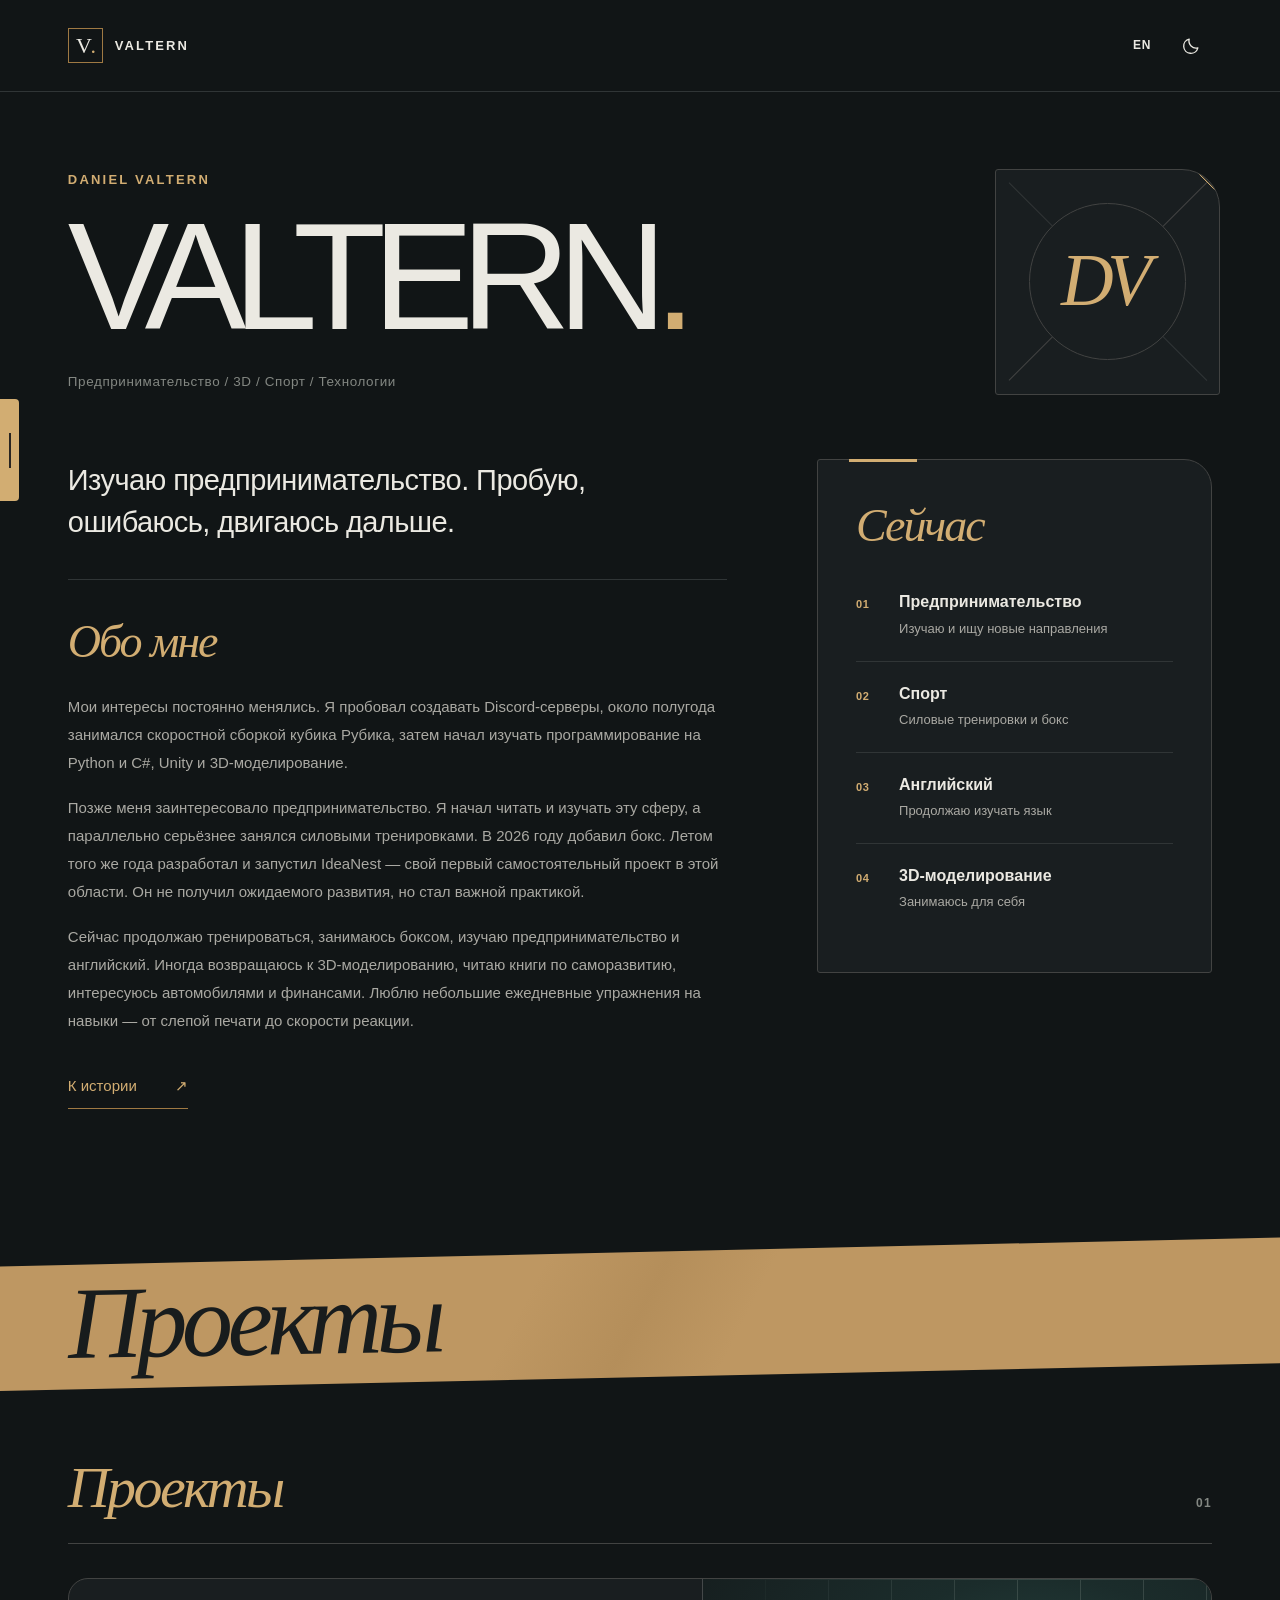
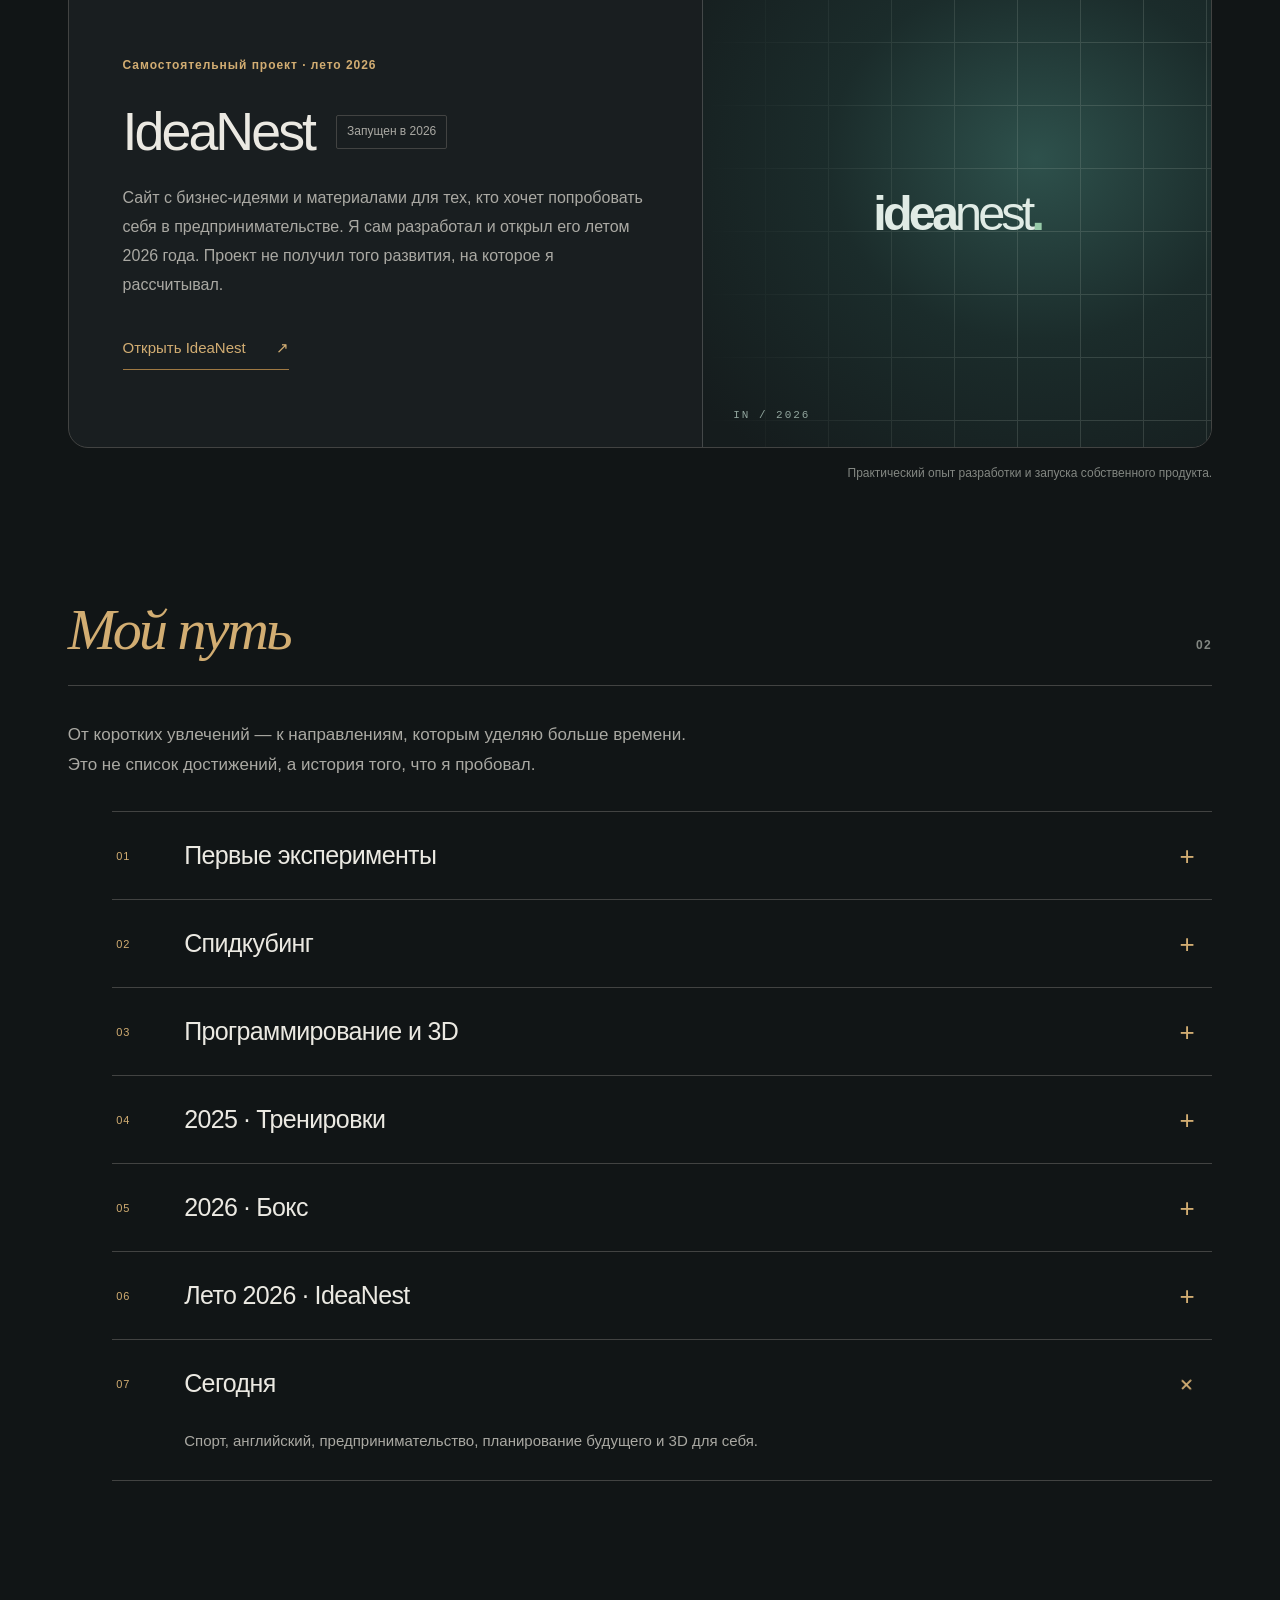
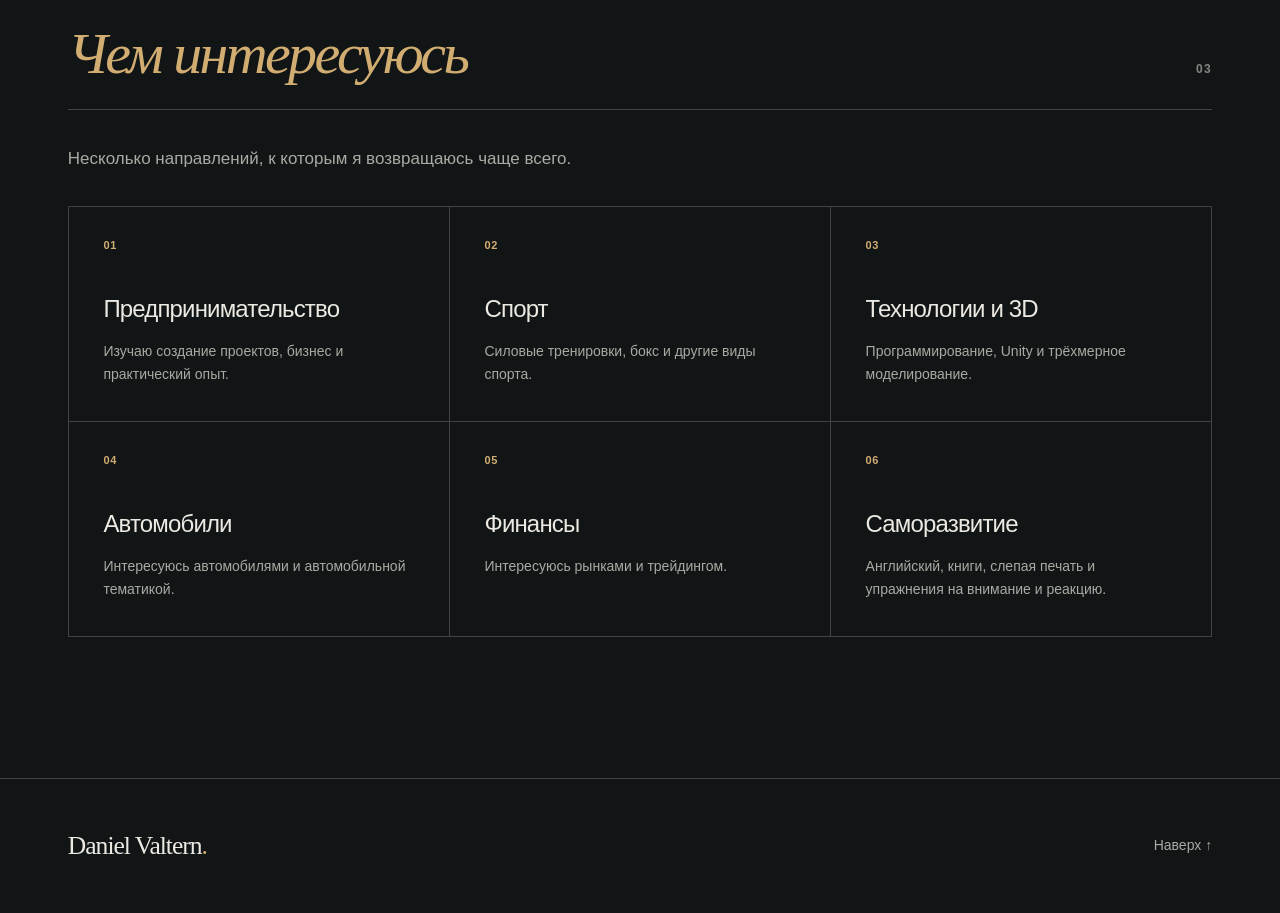
==== commit 4f08104e: "v 0.5" ====
--- a/index.html
+++ b/index.html
@@ -1,138 +1,157 @@
-<!DOCTYPE html>
+<!doctype html>
 <html lang="ru">
 <head>
-  <meta charset="utf-8" />
-  <meta name="viewport" content="width=device-width, initial-scale=1" />
-  <title>VALTERN — Daniel Valtern</title>
-  <meta name="description" content="Daniel Valtern (VALTERN): предпринимательство, спорт, проекты. IdeaNest и путь развития." />
-  <meta name="theme-color" content="#0f1216" />
-  <link rel="icon" type="image/svg+xml" href="favicon.svg" />
-  <link rel="stylesheet" href="styles.css" />
+  <meta charset="utf-8">
+  <meta name="viewport" content="width=device-width,initial-scale=1">
+  <meta name="color-scheme" content="dark light">
+  <meta name="theme-color" content="#111416">
+  <title>Daniel Valtern — личный сайт VALTERN</title>
+  <meta name="description" content="Daniel Valtern (VALTERN): о моём пути, интересах, предпринимательстве, 3D-моделировании, спорте и проекте IdeaNest.">
+  <meta name="author" content="Daniel Valtern">
+  <meta name="robots" content="index,follow,max-image-preview:large">
+  <meta property="og:type" content="profile">
+  <meta property="og:site_name" content="VALTERN">
+  <meta property="og:locale" content="ru_RU">
+  <meta property="og:title" content="Daniel Valtern — личный сайт VALTERN">
+  <meta property="og:description" content="Daniel Valtern (VALTERN): о моём пути, интересах, предпринимательстве, 3D-моделировании, спорте и проекте IdeaNest.">
+  <meta property="og:image" content="images/share-card.png">
+  <meta property="og:image:width" content="1200">
+  <meta property="og:image:height" content="630">
+  <meta name="twitter:card" content="summary_large_image">
+  <link rel="icon" type="image/svg+xml" href="favicon.svg">
+  <link rel="alternate" hreflang="ru" href="index.html">
+  <link rel="alternate" hreflang="en" href="en.html">
+  <link rel="alternate" type="text/markdown" href="profile.md" title="Text profile">
+  <link rel="stylesheet" href="styles.css">
+  <script>try { if(localStorage.getItem('valtern-theme')==='light') document.documentElement.dataset.theme='light'; } catch(e) {}</script>
+  <script type="application/ld+json">{
+  "@context": "https://schema.org",
+  "@graph": [
+    {
+      "@type": "WebSite",
+      "@id": "#website",
+      "name": "VALTERN",
+      "inLanguage": "ru",
+      "publisher": {
+        "@id": "#person"
+      }
+    },
+    {
+      "@type": "Person",
+      "@id": "#person",
+      "name": "Daniel Valtern",
+      "alternateName": "VALTERN",
+      "description": "Daniel Valtern (VALTERN): о моём пути, интересах, предпринимательстве, 3D-моделировании, спорте и проекте IdeaNest.",
+      "knowsAbout": [
+        "entrepreneurship",
+        "3D modeling",
+        "boxing",
+        "Python",
+        "C#",
+        "Unity"
+      ],
+      "subjectOf": {
+        "@id": "#ideanest"
+      }
+    },
+    {
+      "@type": "ProfilePage",
+      "@id": "#profile",
+      "name": "Daniel Valtern — личный сайт VALTERN",
+      "inLanguage": "ru",
+      "mainEntity": {
+        "@id": "#person"
+      }
+    },
+    {
+      "@type": "CreativeWork",
+      "@id": "#ideanest",
+      "name": "IdeaNest",
+      "url": "https://ideanest.ru/",
+      "dateCreated": "2026",
+      "description": "Сайт с бизнес-идеями и материалами для тех, кто хочет попробовать себя в предпринимательстве. Я сам разработал и открыл его летом 2026 года. Проект не получил того развития, на которое я рассчитывал.",
+      "creator": {
+        "@id": "#person"
+      }
+    }
+  ]
+}</script>
 </head>
-<body>
-  <a class="skip-link" href="#main-content">К содержанию</a>
-
-  <div class="edge-navigation" id="edge-nav">
-    <div class="edge-sensor" aria-hidden="true"></div>
-    <button class="edge-toggle" id="edge-toggle" type="button" aria-expanded="false" aria-controls="edge-menu" aria-label="Разделы сайта">☰</button>
-    <nav class="edge-menu" id="edge-menu" aria-label="Разделы сайта" aria-hidden="true" inert>
-      <p class="edge-menu-title">Разделы</p>
-      <a href="#about">Обо мне</a>
-      <a href="#projects">Проекты</a>
-      <a href="#page-top">Наверх ↑</a>
-    </nav>
-  </div>
-
-  <div id="site">
-    <main id="main-content" tabindex="-1">
-      <section class="hero" id="page-top">
-        <div class="identity">
-          <div class="identity-copy">
-            <h1>VALTERN</h1>
-            <p class="alternate-names">Daniel Valtern</p>
-          </div>
-          <div class="mark-badge" aria-hidden="true">V</div>
+<body id="page-top">
+<a class="skip-link" href="#main-content">К содержанию</a>
+<header class="site-header">
+  <a class="header-brand" href="#page-top" aria-label="Daniel Valtern — VALTERN"><span class="brand-symbol">V<span>.</span></span><span>VALTERN</span></a>
+  <div class="header-actions"><a class="language-switch" href="en.html" hreflang="en" aria-label="Перейти на английскую версию">EN</a><button class="theme-switch" id="theme-switch" type="button" aria-label="Изменить тему" title="Изменить тему"><svg viewBox="0 0 24 24" width="20" height="20" fill="none" stroke="currentColor" stroke-width="1.6" stroke-linecap="round" stroke-linejoin="round" aria-hidden="true"><path d="M20.2 14.2A8.6 8.6 0 0 1 9.8 3.8a8.6 8.6 0 1 0 10.4 10.4Z"/></svg></button></div>
+</header>
+<div class="edge-navigation" id="edge-navigation">
+  <div class="edge-sensor" id="edge-sensor" aria-hidden="true"></div>
+  <button class="edge-toggle" id="edge-toggle" type="button" aria-expanded="false" aria-controls="edge-menu"><span class="edge-toggle-icon" aria-hidden="true">☰</span><span class="sr-only">Разделы сайта</span></button>
+  <nav class="edge-menu" id="edge-menu" aria-label="Разделы сайта" aria-hidden="true" inert>
+    <p class="edge-menu-title">Разделы</p>
+    <a href="#about">Обо мне</a>
+    <a href="#projects">Проекты</a>
+    <a href="#journey">Путь</a>
+    <a href="#interests">Интересы</a>
+    <a class="edge-top" href="#page-top">Наверх ↑</a>
+  </nav>
+</div>
+<main id="main-content" tabindex="-1">
+  <section class="hero" aria-labelledby="page-title">
+    <div class="identity">
+      <div class="identity-copy"><p class="eyebrow">Daniel Valtern</p><h1 id="page-title">VALTERN<span class="name-dot">.</span></h1><p class="hero-cue">Предпринимательство / 3D / Спорт / Технологии</p></div>
+      <div class="avatar-block" role="img" aria-label="Монограмма DV — без личной фотографии"><span class="avatar-inside">DV</span><span class="avatar-slash" aria-hidden="true"></span></div>
+    </div>
+    <div class="profile-layout">
+      <div class="profile-copy">
+        <p class="intro">Изучаю предпринимательство. Пробую, ошибаюсь, двигаюсь дальше.</p>
+        <section class="about" id="about" aria-labelledby="about-heading"><h2 id="about-heading">Обо мне</h2>
+          <p>Мои интересы постоянно менялись. Я пробовал создавать Discord-серверы, около полугода занимался скоростной сборкой кубика Рубика, затем начал изучать программирование на Python и C#, Unity и 3D-моделирование.</p><p>Позже меня заинтересовало предпринимательство. Я начал читать и изучать эту сферу, а параллельно серьёзнее занялся силовыми тренировками. В 2026 году добавил бокс. Летом того же года разработал и запустил IdeaNest — свой первый самостоятельный проект в этой области. Он не получил ожидаемого развития, но стал важной практикой.</p><p>Сейчас продолжаю тренироваться, занимаюсь боксом, изучаю предпринимательство и английский. Иногда возвращаюсь к 3D-моделированию, читаю книги по саморазвитию, интересуюсь автомобилями и финансами. Люблю небольшие ежедневные упражнения на навыки — от слепой печати до скорости реакции.</p>
+        </section>
+        <a class="inline-arrow" href="#journey">К истории <span aria-hidden="true">↗</span></a>
+      </div>
+      <aside class="profile-links" aria-labelledby="now-title">
+        <h2 id="now-title">Сейчас</h2>
+        <div class="focus-list">
+          <div class="focus-item"><span class="focus-number">01</span><div><h3>Предпринимательство</h3><p>Изучаю и ищу новые направления</p></div></div>
+          <div class="focus-item"><span class="focus-number">02</span><div><h3>Спорт</h3><p>Силовые тренировки и бокс</p></div></div>
+          <div class="focus-item"><span class="focus-number">03</span><div><h3>Английский</h3><p>Продолжаю изучать язык</p></div></div>
+          <div class="focus-item"><span class="focus-number">04</span><div><h3>3D-моделирование</h3><p>Занимаюсь для себя</p></div></div>
         </div>
-
-        <div class="profile-layout">
-          <div class="profile-copy">
-            <p class="intro">
-              Предприниматель в будущем. Увлекаюсь 3D-моделированием, боксом и другими видами спорта, автомобилями, трейдингом — и не только этим.
-              Учу английский, читаю книги по саморазвитию.
-            </p>
-
-            <section class="about" id="about">
-              <h2>Обо мне</h2>
-              <p>
-                Сначала увлечения менялись почти каждый месяц: например, собирал Discord-серверы и быстро переключался на что-то новое.
-                Потом около полугода всерьёз занимался спидкубингом — скоростной сборкой кубика Рубика. После этого пришёл к программированию:
-                Python, C#, Unity, 3D-моделирование.
-              </p>
-              <p>
-                Дальше в центре внимания оказалось предпринимательство: читал, смотрел, разбирался в том, как устроены дела.
-                Параллельно с 2025 года начал серьёзно работать с железом в зале, а в 2026-м добавил бокс.
-                Летом 2026 разработал и открыл проект IdeaNest — ideanest.ru. Запуск не взлетел, и это тоже часть пути.
-              </p>
-              <p>
-                Сейчас тренируюсь, занимаюсь боксом, продолжаю изучать предпринимательство и английский, планирую будущее.
-                Иногда для себя возвращаюсь к 3D-моделированию. Рядом мелкие, но постоянные привычки: слепая печать, реакция, зрение и другие короткие тренировки формы.
-              </p>
-            </section>
-          </div>
-
-          <aside class="profile-links" aria-labelledby="links-heading">
-            <h2 id="links-heading">Ссылки</h2>
-            <div class="profile-link-list">
-              <a class="profile-link" href="https://ideanest.ru" target="_blank" rel="noopener noreferrer">
-                <span class="icon" aria-hidden="true">↗</span>
-                <span>IdeaNest</span>
-              </a>
-              <span class="profile-link soon">
-                <span class="icon" aria-hidden="true">◎</span>
-                <span>Telegram · скоро</span>
-              </span>
-              <span class="profile-link soon">
-                <span class="icon" aria-hidden="true">⌘</span>
-                <span>GitHub · скоро</span>
-              </span>
-              <a class="profile-link mail" href="mailto:">Написать на почту</a>
-            </div>
-          </aside>
-        </div>
-      </section>
-
-      <div class="band" id="projects">
-        <h2>Проекты</h2>
+      </aside>
+    </div>
+  </section>
+  <div class="fold" aria-hidden="true"><span>Проекты</span></div>
+  <section class="work section-container" id="projects" aria-labelledby="projects-heading">
+    <header class="section-intro"><h2 id="projects-heading">Проекты</h2><span class="section-index">01</span></header>
+    <article class="portfolio-project ideanest-project" id="ideanest" aria-labelledby="ideanest-heading">
+      <div class="project-text"><p class="project-eyebrow">Самостоятельный проект · лето 2026</p><div class="project-heading"><h3 id="ideanest-heading">IdeaNest</h3><span class="project-status">Запущен в 2026</span></div>
+        <p>Сайт с бизнес-идеями и материалами для тех, кто хочет попробовать себя в предпринимательстве. Я сам разработал и открыл его летом 2026 года. Проект не получил того развития, на которое я рассчитывал.</p><a class="project-action" href="https://ideanest.ru/" target="_blank" rel="noopener noreferrer" aria-label="Открыть IdeaNest (Открывается в новой вкладке)">Открыть IdeaNest <span aria-hidden="true">↗</span></a>
       </div>
-
-      <section class="projects">
-        <h3 class="group-title">IT</h3>
-
-        <article class="project-card">
-          <div>
-            <span class="badge muted">Запущен · без роста</span>
-            <h3>IdeaNest</h3>
-            <p>
-              Каталог бизнес-идей и статьи: подбор по бюджету и формату, без обещаний «лёгких денег».
-              Сайт открыт на ideanest.ru. Аудитории не собрал — честный статус, не скрытая победа.
-            </p>
-            <a class="action" href="https://ideanest.ru" target="_blank" rel="noopener noreferrer">Открыть сайт ↗</a>
-          </div>
-          <div class="project-art" aria-hidden="true">
-            <svg viewBox="0 0 120 120" fill="none">
-              <rect x="18" y="28" width="84" height="64" rx="10" stroke="currentColor" stroke-width="2"/>
-              <path d="M18 48h84" stroke="currentColor" stroke-width="2"/>
-              <circle cx="36" cy="38" r="3" fill="currentColor"/>
-              <circle cx="48" cy="38" r="3" fill="currentColor"/>
-              <path d="M34 68h36M34 80h24" stroke="currentColor" stroke-width="2" stroke-linecap="round"/>
-            </svg>
-          </div>
-        </article>
-
-        <article class="project-card">
-          <div>
-            <span class="badge muted">В работе · личное</span>
-            <h3>Форма и привычки</h3>
-            <p>
-              Бокс, зал, английский, чтение. Плюс короткие ежедневные тренировки реакции, зрения и слепой печати.
-              Это не публичный продукт, а база, на которой строится всё остальное.
-            </p>
-          </div>
-          <div class="project-art" aria-hidden="true">
-            <svg viewBox="0 0 120 120" fill="none">
-              <circle cx="60" cy="60" r="36" stroke="currentColor" stroke-width="2"/>
-              <path d="M60 34v26l18 12" stroke="currentColor" stroke-width="2" stroke-linecap="round"/>
-            </svg>
-          </div>
-        </article>
-      </section>
-    </main>
-
-    <footer class="footer">
-      VALTERN · Daniel Valtern · Уфа
-    </footer>
-  </div>
-
-  <script src="site.js"></script>
+      <div class="project-visual" aria-hidden="true"><div class="visual-grid"></div><span class="ideanest-mark">idea<span>nest</span><i>.</i></span><div class="visual-foot">IN / 2026</div></div>
+    </article>
+    <p class="project-footnote">Практический опыт разработки и запуска собственного продукта.</p>
+  </section>
+  <section class="journey section-container" id="journey" aria-labelledby="journey-heading">
+    <header class="section-intro"><h2 id="journey-heading">Мой путь</h2><span class="section-index">02</span></header>
+    <p class="section-lead">От коротких увлечений — к направлениям, которым уделяю больше времени. Это не список достижений, а история того, что я пробовал.</p>
+    <div class="timeline">
+      <details class="timeline-item" ><summary><span class="timeline-number">01</span><span class="timeline-title">Первые эксперименты</span><span class="timeline-expander" aria-hidden="true">+</span></summary><div class="timeline-body"><p>Пробовал разные занятия и небольшие интернет-проекты, в том числе создавал Discord-серверы.</p></div></details>
+      <details class="timeline-item" ><summary><span class="timeline-number">02</span><span class="timeline-title">Спидкубинг</span><span class="timeline-expander" aria-hidden="true">+</span></summary><div class="timeline-body"><p>Около шести месяцев занимался скоростной сборкой кубика Рубика.</p></div></details>
+      <details class="timeline-item" ><summary><span class="timeline-number">03</span><span class="timeline-title">Программирование и 3D</span><span class="timeline-expander" aria-hidden="true">+</span></summary><div class="timeline-body"><p>Изучал Python, C#, Unity и 3D-моделирование. Позже начал изучать предпринимательство.</p></div></details>
+      <details class="timeline-item" ><summary><span class="timeline-number">04</span><span class="timeline-title">2025 · Тренировки</span><span class="timeline-expander" aria-hidden="true">+</span></summary><div class="timeline-body"><p>Начал серьёзно заниматься силовыми тренировками.</p></div></details>
+      <details class="timeline-item" ><summary><span class="timeline-number">05</span><span class="timeline-title">2026 · Бокс</span><span class="timeline-expander" aria-hidden="true">+</span></summary><div class="timeline-body"><p>Добавил к тренировкам бокс.</p></div></details>
+      <details class="timeline-item" ><summary><span class="timeline-number">06</span><span class="timeline-title">Лето 2026 · IdeaNest</span><span class="timeline-expander" aria-hidden="true">+</span></summary><div class="timeline-body"><p>Разработал и открыл IdeaNest. Это была попытка самостоятельно реализовать бизнес-идею на практике.</p></div></details>
+      <details class="timeline-item" open><summary><span class="timeline-number">07</span><span class="timeline-title">Сегодня</span><span class="timeline-expander" aria-hidden="true">+</span></summary><div class="timeline-body"><p>Спорт, английский, предпринимательство, планирование будущего и 3D для себя.</p></div></details>
+    </div>
+  </section>
+  <section class="interests section-container" id="interests" aria-labelledby="interests-heading">
+    <header class="section-intro"><h2 id="interests-heading">Чем интересуюсь</h2><span class="section-index">03</span></header>
+    <p class="section-lead">Несколько направлений, к которым я возвращаюсь чаще всего.</p>
+    <div class="interest-grid">
+<div class="interest-item"><span class="interest-number">01</span><h3>Предпринимательство</h3><p>Изучаю создание проектов, бизнес и практический опыт.</p></div><div class="interest-item"><span class="interest-number">02</span><h3>Спорт</h3><p>Силовые тренировки, бокс и другие виды спорта.</p></div><div class="interest-item"><span class="interest-number">03</span><h3>Технологии и 3D</h3><p>Программирование, Unity и трёхмерное моделирование.</p></div><div class="interest-item"><span class="interest-number">04</span><h3>Автомобили</h3><p>Интересуюсь автомобилями и автомобильной тематикой.</p></div><div class="interest-item"><span class="interest-number">05</span><h3>Финансы</h3><p>Интересуюсь рынками и трейдингом.</p></div><div class="interest-item"><span class="interest-number">06</span><h3>Саморазвитие</h3><p>Английский, книги, слепая печать и упражнения на внимание и реакцию.</p></div>    </div>
+  </section>
+</main>
+<footer class="site-footer section-container"><span class="footer-brand">Daniel Valtern<span>.</span></span><a href="#page-top">Наверх ↑</a></footer>
+<script src="site.js" defer></script><script src="navigation.js" defer></script>
 </body>
-</html>
+</html>
--- a/styles.css
+++ b/styles.css
@@ -1,295 +1,235 @@
 :root {
   color-scheme: dark;
-  --ink: #0f1216;
-  --paper: #e8e4db;
-  --accent: #c17f4a;
-  --accent-soft: #a86b3c;
-  --quiet: #9a948a;
-  --border: #5c4a38;
-  --card: #171b21;
-  --nav-width: min(230px, calc(100vw - 32px));
-  --nav-duration: 0.3s;
-  font: 16px/1.55 "Segoe UI", system-ui, -apple-system, Arial, sans-serif;
+  --ink: #111516;
+  --panel: #191e20;
+  --panel-2: #202527;
+  --paper: #ebe9e2;
+  --quiet: #aaa9a3;
+  --quiet-2: #838782;
+  --accent: #d2ad72;
+  --accent-2: #9f7943;
+  --line: #424342;
+  --thin-line: #303536;
+  --nav-width: min(254px, calc(100vw - 44px));
+  --nav-duration: .3s;
+  font-family: -apple-system, BlinkMacSystemFont, "Segoe UI", Arial, sans-serif;
+  font-size: 16px;
+  line-height: 1.65;
   color: var(--paper);
   background: var(--ink);
   scroll-behavior: smooth;
-  scrollbar-width: thin;
-  scrollbar-color: var(--accent-soft) var(--ink);
-}
-
-*, *::before, *::after { box-sizing: border-box; }
-body { margin: 0; min-width: 320px; }
-button, input, textarea { font: inherit; color: inherit; }
+  scroll-padding-top: 32px;
+}
+:root[data-theme="light"] {
+  color-scheme: light;
+  --ink: #f4f0e7;
+  --panel: #eee8dd;
+  --panel-2: #e6dfd4;
+  --paper: #222826;
+  --quiet: #626862;
+  --quiet-2: #77786f;
+  --accent: #8e642f;
+  --accent-2: #af8145;
+  --line: #cbbfab;
+  --thin-line: #d9d2c6;
+}
+*,*::before,*::after { box-sizing: border-box; }
+body { margin: 0; min-width: 280px; overflow-x: hidden; }
+button,input,textarea { font: inherit; }
+button { cursor: pointer; }
 a { color: inherit; text-decoration: none; }
-button { cursor: pointer; }
 a:hover { color: var(--accent); }
-:focus-visible { outline: 2px solid var(--accent); outline-offset: 4px; }
-[hidden] { display: none !important; }
-[id] { scroll-margin-top: 24px; }
-h1, h2, h3, p { margin-top: 0; }
-
-.sr-only {
-  position: absolute; width: 1px; height: 1px; padding: 0; margin: -1px;
-  overflow: hidden; clip: rect(0,0,0,0); border: 0;
-}
-
-.skip-link {
-  position: fixed; top: 8px; left: 16px; padding: 12px 20px;
-  background: var(--ink); border: 1px solid var(--border); z-index: 100;
-  transform: translateY(-150%);
-}
+:focus-visible { outline: 2px solid var(--accent); outline-offset: 5px; }
+::selection { background: var(--accent); color: var(--ink); }
+h1,h2,h3,p { margin: 0; }
+[id] { scroll-margin-top: 28px; }
+.sr-only { position: absolute; width: 1px; height: 1px; padding: 0; border: 0; clip: rect(0,0,0,0); overflow: hidden; white-space: nowrap; }
+.skip-link { position: fixed; top: 8px; left: 20px; z-index: 120; transform: translateY(-180%); padding: 10px 18px; background: var(--panel); border: 1px solid var(--accent); }
 .skip-link:focus { transform: none; }
-
-#site { overflow-x: clip; }
-
-/* Hero / identity */
-.hero { padding: 48px 5% 0; }
-.identity {
-  display: flex; align-items: center; justify-content: space-between;
-  gap: clamp(20px, 5vw, 80px); margin-bottom: 32px;
-}
-.identity-copy { min-width: 0; }
-h1 {
-  font-size: clamp(42px, 10vw, 120px);
-  font-weight: 500;
-  letter-spacing: -0.06em;
-  line-height: 0.95;
-  margin: 0;
-}
-.alternate-names {
-  margin: 10px 0 0;
-  color: var(--accent);
-  font-size: clamp(14px, 1.4vw, 18px);
-  letter-spacing: 0.04em;
-}
-.mark-badge {
-  width: clamp(64px, 10vw, 120px);
-  height: clamp(64px, 10vw, 120px);
-  flex: none;
-  border: 1px solid var(--border);
-  border-radius: 18px;
-  display: grid;
-  place-items: center;
-  color: var(--accent);
-  font-size: clamp(22px, 4vw, 36px);
-  font-weight: 700;
-  letter-spacing: 0.08em;
-  background: linear-gradient(145deg, #1a1f26, #12151a);
-}
-
-.profile-layout {
-  display: grid;
-  grid-template-columns: 1fr;
-  gap: 28px;
-  align-items: start;
-  padding-bottom: 48px;
-}
-@media (min-width: 900px) {
-  .profile-layout {
-    grid-template-columns: minmax(0, 1.65fr) minmax(260px, 0.9fr);
-    gap: clamp(28px, 4vw, 56px);
-  }
-}
-
-.intro {
-  font-size: clamp(16px, 1.5vw, 18px);
-  line-height: 1.55;
-  margin: 0 0 28px;
-  max-width: 40rem;
-}
-
-.about h2 {
-  color: var(--accent);
-  font-size: clamp(22px, 3vw, 30px);
-  font-weight: 600;
-  margin: 0 0 16px;
-  letter-spacing: -0.02em;
-}
-.about p {
-  margin: 0 0 14px;
-  color: var(--paper);
-  max-width: 42rem;
-  font-size: 15.5px;
-  line-height: 1.65;
-}
-.about p:last-child { margin-bottom: 0; }
-
-/* Links card */
-.profile-links {
-  border: 1px solid var(--border);
-  border-radius: 14px;
-  padding: 18px 16px 16px;
-  background: color-mix(in srgb, var(--card) 88%, transparent);
-}
-.profile-links h2 {
-  color: var(--accent);
-  font-size: 22px;
-  font-weight: 600;
-  margin: 0 0 14px;
-  padding: 0 6px;
-}
-.profile-link-list { display: flex; flex-direction: column; gap: 8px; }
-.profile-link {
-  display: flex; align-items: center; gap: 12px;
-  border: 1px solid var(--border);
-  border-radius: 8px;
-  padding: 12px 14px;
-  background: #12161c;
-  transition: border-color 0.15s ease, background 0.15s ease, color 0.15s ease;
-}
-.profile-link:hover {
-  border-color: var(--accent);
-  background: #1a1f26;
-  color: var(--paper);
-}
-.profile-link .icon {
-  width: 22px; height: 22px; flex: none;
-  display: grid; place-items: center;
-  color: var(--accent);
-  font-size: 14px;
-}
-.profile-link.soon {
-  opacity: 0.55;
-  border-style: dashed;
-  pointer-events: none;
-}
-.profile-link.mail {
-  justify-content: center;
-  margin-top: 6px;
-  color: var(--accent);
-  font-weight: 600;
-}
-
-/* Projects band */
-.band {
-  background: linear-gradient(110deg, var(--accent) 0%, #a86b3c 45%, #8f5a32 100%);
-  color: #1a120c;
-  padding: 22px 5%;
-  margin: 8px 0 36px;
-}
-.band h2 {
-  margin: 0;
-  font-size: clamp(34px, 7vw, 64px);
-  font-weight: 600;
-  letter-spacing: -0.04em;
-  line-height: 1;
-}
-
-.projects { padding: 0 5% 80px; }
-.group-title {
-  color: var(--accent);
-  font-size: clamp(22px, 3vw, 28px);
-  font-weight: 600;
-  margin: 0 0 16px;
-}
-
-.project-card {
-  display: grid;
-  grid-template-columns: 1fr;
-  gap: 16px;
-  border: 1px solid var(--border);
-  border-radius: 14px;
-  padding: 20px;
-  background: var(--card);
-  margin-bottom: 14px;
-  align-items: center;
-}
-@media (min-width: 720px) {
-  .project-card {
-    grid-template-columns: minmax(0, 1fr) 120px;
-    gap: 24px;
-    padding: 22px 24px;
-  }
-}
-.project-card h3 {
-  margin: 0 0 8px;
-  font-size: 20px;
-  font-weight: 650;
-  letter-spacing: -0.02em;
-}
-.badge {
-  display: inline-flex;
-  align-items: center;
-  gap: 6px;
-  font-size: 12px;
-  color: var(--quiet);
-  border: 1px solid var(--border);
-  border-radius: 6px;
-  padding: 3px 8px;
-  margin-bottom: 10px;
-}
-.badge::before {
-  content: "";
-  width: 6px; height: 6px; border-radius: 50%;
-  background: var(--accent);
-}
-.badge.muted::before { background: var(--quiet); }
-.project-card p {
-  margin: 0 0 12px;
-  color: var(--quiet);
-  font-size: 14.5px;
-  line-height: 1.55;
-  max-width: 40rem;
-}
-.project-card .action {
-  color: var(--accent);
-  font-size: 14px;
-  font-weight: 600;
-  border-bottom: 1px solid transparent;
-}
-.project-card .action:hover { border-bottom-color: var(--accent); }
-.project-art {
-  width: 100px; height: 100px;
-  margin: 0 auto;
-  opacity: 0.85;
-  color: var(--accent);
-}
-.project-art svg { width: 100%; height: 100%; }
-
-/* Edge nav */
-.edge-navigation {
-  position: fixed; left: 0; top: 0; bottom: 0; width: 16px; z-index: 50;
-  pointer-events: none;
-}
-.edge-sensor { position: absolute; inset: 0; pointer-events: auto; }
-.edge-toggle {
-  position: absolute; left: 0; top: 50%; transform: translateY(-50%);
-  width: 36px; height: 36px; border: 1px solid var(--border);
-  border-radius: 0 8px 8px 0; background: #1a1f26ee;
-  color: var(--paper); pointer-events: auto; padding: 0;
-  display: grid; place-items: center;
-  transition: background 0.2s, left var(--nav-duration) ease;
-}
-.edge-toggle:hover { background: #252b34; }
-.edge-menu {
-  position: absolute; left: 0; top: 50%; transform: translateY(-50%) translateX(-110%);
-  width: var(--nav-width); background: #171b21f2; border: 1px solid var(--border);
-  border-radius: 0 12px 12px 0; padding: 14px 12px; pointer-events: auto;
-  transition: transform var(--nav-duration) ease;
-  backdrop-filter: blur(10px);
-}
-.edge-navigation.open .edge-menu { transform: translateY(-50%) translateX(0); }
-.edge-navigation.open .edge-toggle { left: var(--nav-width); }
-.edge-menu-title {
-  margin: 0 0 10px; color: var(--accent); font-size: 13px; font-weight: 700;
-}
-.edge-menu a {
-  display: block; padding: 10px 10px; border-radius: 8px;
-  font-size: 14px; color: var(--paper);
-}
-.edge-menu a:hover, .edge-menu a:focus-visible {
-  background: #252b34; color: var(--accent);
-}
-.edge-top { border-top: 1px solid var(--border); margin-top: 6px; padding-top: 12px !important; }
-
-.footer {
-  padding: 24px 5% 40px;
-  color: var(--quiet);
-  font-size: 13px;
-  border-top: 1px solid #2a3038;
-}
-
-@media (prefers-reduced-motion: reduce) {
+.section-container,.hero,.site-header { max-width: 1512px; padding-inline: clamp(22px,5.3vw,86px); margin-inline: auto; }
+
+/* Deliberately restrained navigation: the identity comes before the chrome. */
+.site-header { height: 92px; display: flex; align-items: center; justify-content: space-between; gap: 20px; border-bottom: 1px solid var(--thin-line); }
+.header-brand { display: inline-flex; align-items: center; gap: 12px; font-size: 13px; font-weight: 650; letter-spacing: .16em; line-height: 1; }
+.brand-symbol { display: inline-flex; align-items: center; justify-content: center; border: 1px solid var(--accent-2); width: 35px; height: 35px; font-family: Georgia,serif; font-size: 22px; font-weight: 400; letter-spacing: -.06em; }
+.brand-symbol span,.name-dot,.footer-brand span { color: var(--accent); }
+.header-actions { display: flex; align-items: center; gap: 7px; }
+.language-switch,.theme-switch { display: grid; place-items: center; min-width: 42px; height: 42px; border: 1px solid transparent; background: transparent; color: var(--paper); font-size: 12px; font-weight: 700; letter-spacing: .06em; transition: border-color .2s, background-color .2s,color .2s; }
+.theme-switch { padding: 0; }
+.language-switch:hover,.theme-switch:hover { border-color: var(--line); background: var(--panel); color: var(--accent); }
+
+.hero { padding-top: clamp(48px,6vw,92px); }
+.identity { display: grid; grid-template-columns: minmax(0,1fr) clamp(116px,17vw,246px); gap: 16px; align-items: center; margin-bottom: clamp(34px,5vw,70px); }
+.eyebrow { color: var(--accent); font-size: 13px; letter-spacing: .17em; font-weight: 650; text-transform: uppercase; margin-bottom: 13px; }
+h1 { font-size: clamp(56px,11.9vw,181px); font-weight: 350; line-height: .96; letter-spacing: -.088em; white-space: nowrap; }
+.hero-cue { font-size: clamp(11px,1.05vw,14px); font-weight: 500; line-height: 1.8; color: var(--quiet-2); letter-spacing: .045em; margin-top: 21px; }
+.avatar-block { position: relative; isolation: isolate; align-self: stretch; aspect-ratio: 1/1; display: grid; place-items: center; border: 1px solid var(--line); border-radius: 3px 38px 3px 3px; background: var(--panel); overflow: hidden; }
+.avatar-block::before { content: ''; position: absolute; width: 125%; height: 1px; background: var(--line); transform: rotate(-45deg); z-index: -1; }
+.avatar-block::after { content: ''; position: absolute; width: 125%; height: 1px; background: var(--thin-line); transform: rotate(45deg); z-index: -1; }
+.avatar-inside { display: inline-grid; place-items: center; width: 70%; aspect-ratio: 1; background: var(--panel); font: italic 400 clamp(33px,5.7vw,83px)/1 Georgia,serif; letter-spacing: -.09em; color: var(--accent); border: 1px solid var(--line); border-radius: 50%; padding-right: .12em; }
+.avatar-slash { position: absolute; top: 0; right: 0; width: 35px; height: 35px; border-bottom: 1px solid var(--accent); transform: translate(50%,-50%) rotate(45deg); }
+.profile-layout { display: grid; grid-template-columns: minmax(0,1.4fr) minmax(295px,.84fr); gap: clamp(40px,7vw,126px); align-items: start; padding-bottom: clamp(72px,10vw,156px); }
+.profile-copy { min-width: 0; }
+.intro { max-width: 750px; font-size: clamp(20px,2.35vw,29px); line-height: 1.47; letter-spacing: -.02em; font-weight: 350; color: var(--paper); padding-bottom: 35px; border-bottom: 1px solid var(--thin-line); }
+.about { padding-top: 34px; }
+.about h2,.profile-links h2 { font: italic 400 clamp(33px,3.6vw,47px)/1.2 Georgia,serif; color: var(--accent); letter-spacing: -.045em; margin-bottom: 24px; }
+.about p { max-width: 770px; font-size: clamp(15px,1.08vw,17px); line-height: 1.85; color: var(--quiet); }
+.about p+p { margin-top: 18px; }
+.inline-arrow { display: inline-flex; align-items: center; gap: 38px; margin-top: 30px; min-height: 45px; border-bottom: 1px solid var(--accent-2); color: var(--accent); font-size: 15px; }
+.inline-arrow span,.project-action span { transition: transform .22s; }
+.inline-arrow:hover span,.project-action:hover span { transform: translate(3px,-3px); }
+.profile-links { position: relative; min-width: 0; padding: clamp(24px,3vw,39px); background: var(--panel); border: 1px solid var(--line); border-radius: 3px 28px 3px 3px; }
+.profile-links::before { content: ''; position: absolute; top: -1px; left: 31px; height: 3px; width: 68px; background: var(--accent); }
+.profile-links h2 { margin-bottom: 17px; }
+.focus-item { display: grid; grid-template-columns: 31px 1fr; gap: 12px; padding: 21px 0; border-top: 1px solid var(--thin-line); }
+.focus-item:first-child { border-top: 0; }
+.focus-number,.interest-number { font-size: 11px; font-weight: 600; letter-spacing: .06em; color: var(--accent); padding-top: 4px; }
+.focus-item h3 { font-size: 16px; font-weight: 550; line-height: 1.4; margin-bottom: 5px; }
+.focus-item p { font-size: 13px; line-height: 1.6; color: var(--quiet); }
+
+/* Angled section banner adapted from the source design. */
+.fold { height: clamp(110px,12vw,162px); display: flex; align-items: center; position: relative; overflow: hidden; background: #be9762; clip-path: polygon(0 19%,100% 0,100% 82%,0 100%); margin-bottom: 20px; }
+.fold::after { content: ''; position: absolute; inset: 0; background: linear-gradient(117deg,transparent 41%,#8b693a30 50%,transparent 58%); pointer-events: none; }
+.fold span { display: block; padding-left: clamp(22px,5.3vw,86px); width: 100%; max-width: 1512px; margin-inline: auto; font: italic 400 clamp(62px,8vw,114px)/1 Georgia,serif; color: #181c1d; letter-spacing: -.055em; transform: rotate(-1deg); }
+.section-intro { display: flex; align-items: baseline; justify-content: space-between; gap: 20px; padding-bottom: 23px; margin-bottom: 34px; border-bottom: 1px solid var(--line); }
+.section-intro h2 { font: italic 400 clamp(35px,4.6vw,58px)/1.1 Georgia,serif; letter-spacing: -.045em; color: var(--accent); }
+.section-index { font-size: 12px; font-weight: 650; letter-spacing: .12em; color: var(--quiet-2); }
+.section-lead { max-width: 630px; color: var(--quiet); font-size: 17px; line-height: 1.75; margin-bottom: 32px; }
+.work { padding-top: 45px; padding-bottom: clamp(80px,9vw,130px); }
+.portfolio-project { display: grid; grid-template-columns: minmax(0,1.12fr) minmax(250px,.9fr); border: 1px solid var(--line); min-height: 470px; overflow: hidden; border-radius: 20px; background: var(--panel); transition: border-color .28s,transform .28s; }
+.project-text { display: flex; flex-direction: column; align-items: flex-start; justify-content: center; padding: clamp(28px,4.2vw,67px); min-width: 0; }
+.project-eyebrow { color: var(--accent); font-size: 12px; font-weight: 650; letter-spacing: .08em; margin-bottom: 25px; }
+.project-heading { margin-bottom: 20px; display: flex; align-items: center; flex-wrap: wrap; gap: 12px 22px; }
+.project-heading h3 { font-size: clamp(35px,4.2vw,65px); font-weight: 400; letter-spacing: -.055em; line-height: 1.15; }
+.project-status { padding: 6px 10px; border: 1px solid var(--line); border-radius: 2px; color: var(--quiet); font-size: 12px; white-space: nowrap; }
+.project-text>p:not(.project-eyebrow) { max-width: 550px; color: var(--quiet); font-size: 16px; line-height: 1.82; }
+.project-action { display: inline-flex; gap: 30px; align-items: center; border-bottom: 1px solid var(--accent-2); padding: 8px 0; margin-top: 29px; color: var(--accent); font-size: 15px; }
+.project-visual { position: relative; isolation: isolate; min-width: 0; background: #151c1d; display: flex; align-items: center; justify-content: center; overflow: hidden; border-left: 1px solid #444849; }
+.project-visual::before { content: ''; position: absolute; inset: -15%; z-index: -1; background: radial-gradient(ellipse at 62% 41%,#2e514c 0%,#1b2c2b 36%,#151c1d 75%); }
+.visual-grid { position: absolute; inset: 0; opacity: .2; background: linear-gradient(90deg,transparent calc(100% - 1px),#a7b4aa 0),linear-gradient(0deg,transparent calc(100% - 1px),#a7b4aa 0); background-size: 63px 63px; mask-image: linear-gradient(90deg,transparent,#000 60%); }
+.ideanest-mark { position: relative; white-space: nowrap; color: #e0ebe5; font-size: clamp(32px,3.8vw,65px); font-weight: 650; letter-spacing: -.08em; text-transform: lowercase; }
+.ideanest-mark span { font-weight: 350; }
+.ideanest-mark i { color: #96c9a8; font-style: normal; }
+.visual-foot { position: absolute; left: 30px; bottom: 23px; font: 11px/1.4 monospace; letter-spacing: .18em; color: #91a59d; }
+.project-footnote { text-align: right; color: var(--quiet-2); font-size: 12px; line-height: 1.6; margin-top: 16px; }
+
+.journey { padding-bottom: clamp(92px,11vw,160px); }
+.timeline { max-width: 1100px; margin-left: auto; }
+.timeline-item { border-bottom: 1px solid var(--line); }
+.timeline-item:first-child { border-top: 1px solid var(--line); }
+.timeline-item summary { cursor: pointer; list-style: none; display: grid; grid-template-columns: 50px minmax(0,1fr) 30px; gap: 18px; align-items: center; min-height: 87px; padding: 16px 10px 16px 4px; transition: background .2s,color .2s; }
+.timeline-item summary::-webkit-details-marker { display: none; }
+.timeline-item summary:hover { background: var(--panel); }
+.timeline-number { font-size: 11px; letter-spacing: .09em; color: var(--accent); }
+.timeline-title { font-size: clamp(17px,2.2vw,25px); line-height: 1.35; letter-spacing: -.025em; font-weight: 430; }
+.timeline-expander { font-size: 26px; font-weight: 300; line-height: 1; text-align: center; color: var(--accent); transition: transform .25s; }
+.timeline-item[open] .timeline-expander { transform: rotate(45deg); }
+.timeline-body { padding: 0 50px 26px 72px; }
+.timeline-body p { max-width: 650px; color: var(--quiet); font-size: 15px; line-height: 1.8; }
+.interests { padding-bottom: clamp(98px,11vw,154px); }
+.interest-grid { display: grid; grid-template-columns: repeat(3,minmax(0,1fr)); gap: 0; border-top: 1px solid var(--line); border-left: 1px solid var(--line); }
+.interest-item { min-height: 215px; padding: 25px clamp(19px,2.7vw,41px) 32px; border-right: 1px solid var(--line); border-bottom: 1px solid var(--line); transition: background .2s; }
+.interest-item:hover { background: var(--panel); }
+.interest-number { display: block; margin-bottom: 35px; }
+.interest-item h3 { font-size: clamp(17px,1.9vw,24px); font-weight: 450; letter-spacing: -.035em; margin-bottom: 11px; }
+.interest-item p { font-size: 14px; line-height: 1.7; color: var(--quiet); max-width: 325px; }
+.site-footer { min-height: 135px; display: flex; justify-content: space-between; align-items: center; gap: 30px; border-top: 1px solid var(--line); }
+.footer-brand { font-family: Georgia,serif; font-size: clamp(21px,2vw,30px); letter-spacing: -.04em; }
+.site-footer>a { color: var(--quiet); font-size: 14px; }
+.site-footer>a:hover { color: var(--accent); }
+
+/* Left-edge reveal menu retained from the original site. */
+.edge-navigation { position: fixed; left: 0; top: 50%; transform: translateY(-50%); width: 20px; height: 200px; z-index: 70; }
+.edge-sensor { position: fixed; left: 0; top: -30vh; height: 160vh; width: 20px; }
+.edge-toggle { position: absolute; top: 50%; left: 0; width: 19px; height: 102px; padding: 0; transform: translateY(-50%); background: var(--accent); border: 0; border-radius: 0 4px 4px 0; color: #1b1e1d; transition: left var(--nav-duration) ease,background .2s; }
+.edge-toggle::before { content: ''; display: block; width: 2px; height: 35px; background: #292521; margin: auto; }
+.edge-toggle:hover,.edge-toggle:focus-visible { background: #e3bd83; }
+.edge-toggle-icon { display: none; }
+.edge-menu { position: absolute; left: 0; top: 50%; transform: translate(-102%,-50%); width: var(--nav-width); max-height: calc(100dvh - 32px); overflow-y: auto; padding: 28px 19px; background: var(--panel); border: 1px solid var(--line); border-left: 0; border-radius: 0 18px 18px 0; box-shadow: 12px 18px 45px #0004; opacity: 0; visibility: hidden; pointer-events: none; transition: transform var(--nav-duration) ease,opacity .22s ease,visibility var(--nav-duration); }
+.edge-navigation.is-open { width: var(--nav-width); }
+.edge-navigation.is-open .edge-menu { transform: translate(0,-50%); opacity: 1; visibility: visible; pointer-events: auto; }
+.edge-navigation.is-open .edge-toggle { left: var(--nav-width); }
+.edge-menu-title { font: italic 30px/1.3 Georgia,serif; color: var(--accent); margin-bottom: 16px; }
+.edge-menu a { display: flex; align-items: center; padding: 10px 12px; min-height: 45px; border-left: 2px solid transparent; color: var(--quiet); font-size: 15px; }
+.edge-menu a:hover { color: var(--paper); background: var(--panel-2); }
+.edge-menu a[aria-current] { color: var(--paper); border-left-color: var(--accent); background: var(--panel-2); }
+.edge-menu .edge-top { margin-top: 16px; padding-top: 16px; border-top: 1px solid var(--line); }
+
+@media (max-width: 1100px) {
+  .profile-layout { grid-template-columns: minmax(0,1fr) minmax(250px,.78fr); gap: 35px; }
+  .identity { grid-template-columns: minmax(0,1fr) 150px; }
+  h1 { font-size: clamp(50px,11vw,112px); }
+}
+@media (max-width: 760px) {
+  .site-header { height: 76px; }
+  .hero { padding-top: 52px; }
+  .identity { grid-template-columns: minmax(0,1fr) 98px; gap: 10px; }
+  h1 { font-size: clamp(44px,10vw,78px); }
+  .avatar-inside { font-size: 34px; }
+  .avatar-block { border-radius: 3px 23px 3px 3px; }
+  .eyebrow { margin-bottom: 13px; }
+  .hero-cue { font-size: 12px; margin-top: 14px; }
+  .profile-layout { grid-template-columns: 1fr; gap: 39px; }
+  .profile-links { max-width: 580px; }
+  .fold span { font-size: 74px; }
+  .portfolio-project { grid-template-columns: 1fr; }
+  .project-visual { min-height: 290px; border-left: none; border-top: 1px solid #444849; }
+  .project-footnote { text-align: left; }
+  .timeline { max-width: none; }
+  .interest-grid { grid-template-columns: repeat(2,minmax(0,1fr)); }
+  .edge-navigation { top: auto; bottom: 17px; transform: none; width: 46px; height: 46px; }
+  .edge-sensor { display: none; }
+  .edge-toggle { top: 0; transform: none; height: 46px; width: 46px; border: 1px solid var(--line); border-left: none; background: var(--panel); border-radius: 0 10px 10px 0; color: var(--accent); }
+  .edge-toggle::before { display: none; }
+  .edge-toggle-icon { display: inline; font-size: 23px; }
+  .edge-menu { top: auto; bottom: 56px; transform: translateX(-102%); max-height: calc(100dvh - 128px); }
+  .edge-navigation.is-open .edge-menu { transform: translateX(0); }
+  .edge-navigation.is-open .edge-toggle { left: 0; }
+}
+@media (max-width: 480px) {
+  .site-header { height: 67px; }
+  .header-brand { gap: 9px; font-size: 11px; }
+  .brand-symbol { width: 29px; height: 29px; font-size: 19px; }
+  .hero { padding-top: 38px; }
+  .identity { grid-template-columns: minmax(0,1fr) 68px; }
+  h1 { font-size: clamp(39px,10.6vw,56px); }
+  .avatar-inside { font-size: 23px; }
+  .hero-cue { max-width: 245px; font-size: 10px; line-height: 1.6; }
+  .eyebrow { font-size: 11px; }
+  .intro { font-size: 20px; padding-bottom: 25px; }
+  .about { padding-top: 27px; }
+  .about p { font-size: 15px; line-height: 1.75; }
+  .profile-links { padding: 24px; }
+  .fold { height: 102px; }
+  .fold span { font-size: 65px; }
+  .work { padding-top: 28px; }
+  .project-text { padding: 28px 23px 38px; }
+  .project-visual { min-height: 230px; }
+  .ideanest-mark { font-size: 43px; }
+  .section-lead { font-size: 15px; }
+  .timeline-item summary { min-height: 74px; grid-template-columns: 25px minmax(0,1fr) 24px; gap: 10px; padding-left: 2px; }
+  .timeline-title { font-size: 17px; }
+  .timeline-body { padding: 0 20px 23px 37px; }
+  .timeline-body p { font-size: 14px; }
+  .interest-grid { grid-template-columns: 1fr; }
+  .interest-item { min-height: 166px; padding: 20px 24px 28px; }
+  .interest-number { margin-bottom: 18px; }
+  .site-footer { min-height: 110px; }
+}
+@media (max-width: 340px) {
+  .identity { grid-template-columns: minmax(0,1fr) 54px; }
+  h1 { font-size: 37px; }
+  .hero-cue { max-width: 210px; }
+  .avatar-inside { font-size: 20px; }
+}
+@media (hover:hover) and (prefers-reduced-motion:no-preference) {
+  .portfolio-project:hover { transform: translateY(-3px); border-color: var(--accent-2); }
+}
+@media (prefers-reduced-motion:no-preference) {
+  .identity { animation: appear .75s cubic-bezier(.2,.65,.3,1) both; }
+  @keyframes appear { from { opacity: .4; transform: translateY(14px); } to { opacity: 1; transform: translateY(0); } }
+}
+@media (prefers-reduced-motion:reduce) {
   html { scroll-behavior: auto; }
-  .edge-menu, .edge-toggle { transition: none; }
-}
+  *,*::before,*::after { animation: none!important; transition: none!important; }
+}
